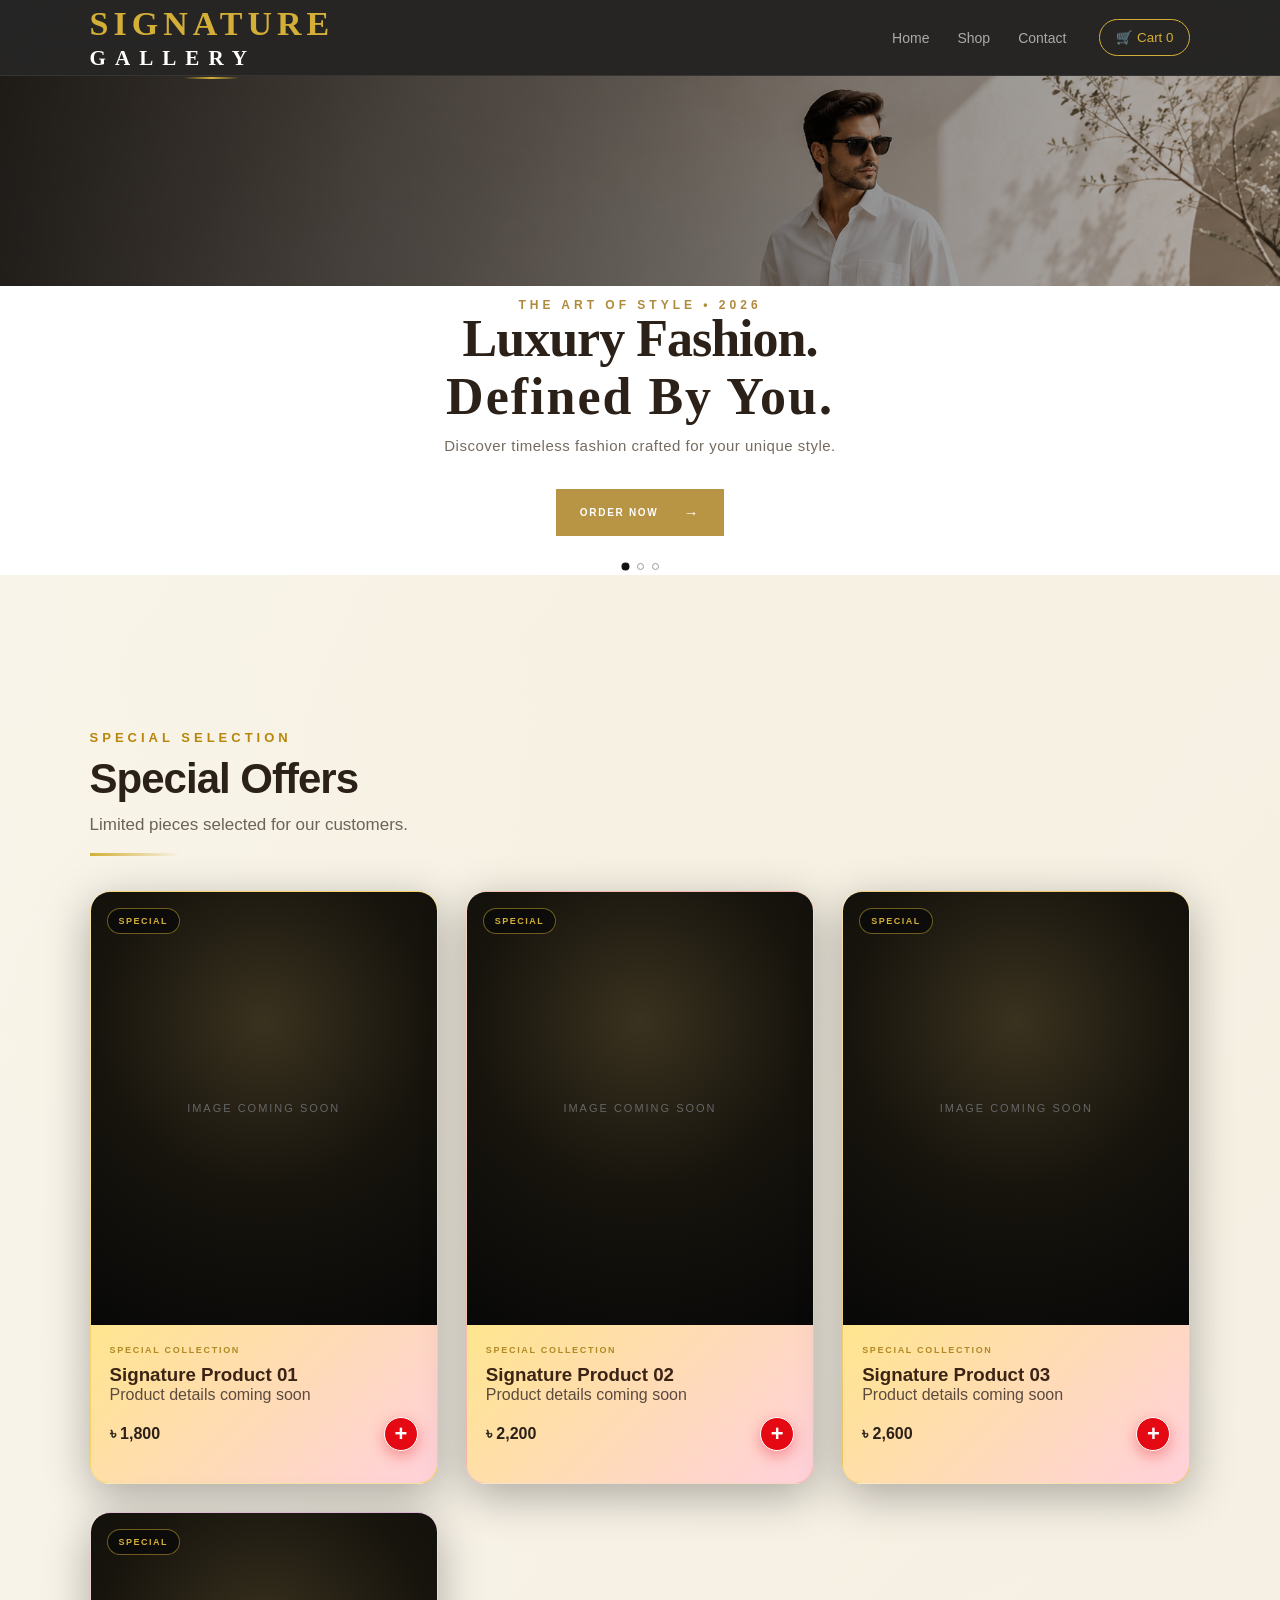
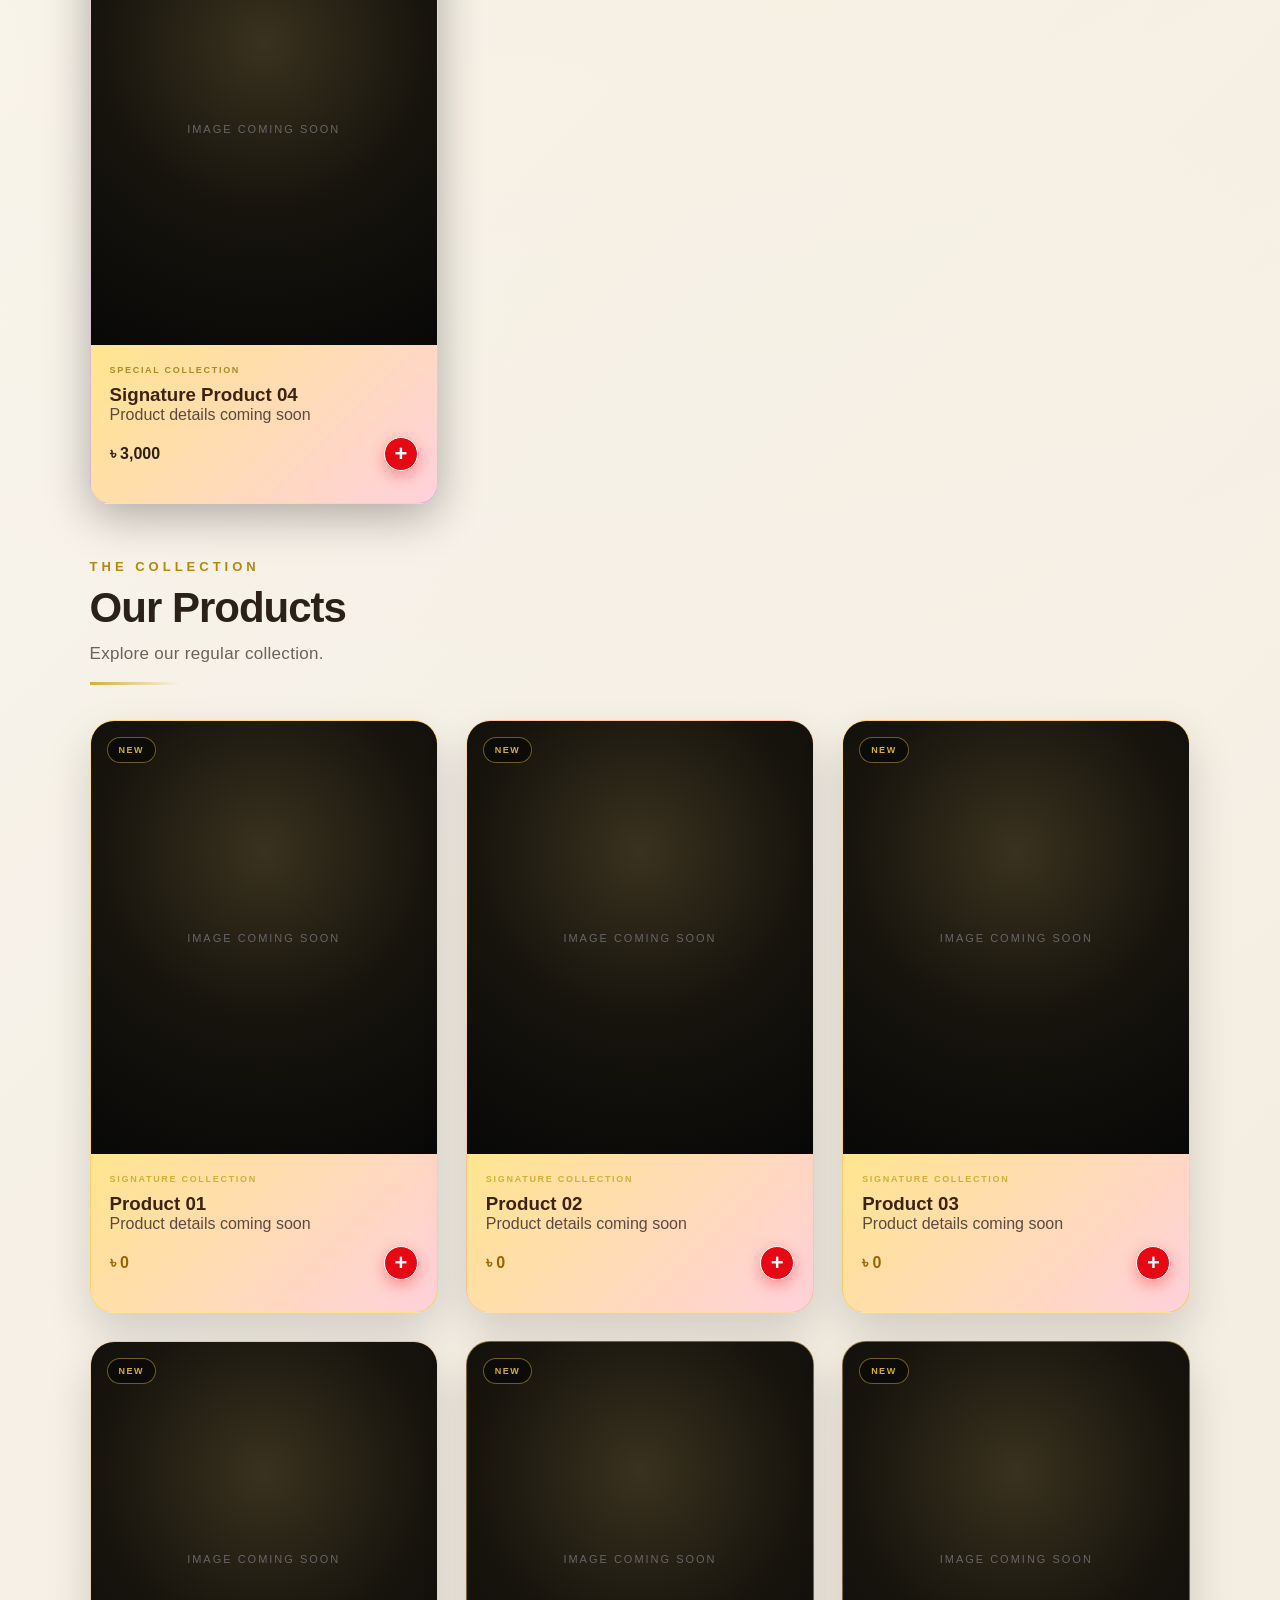
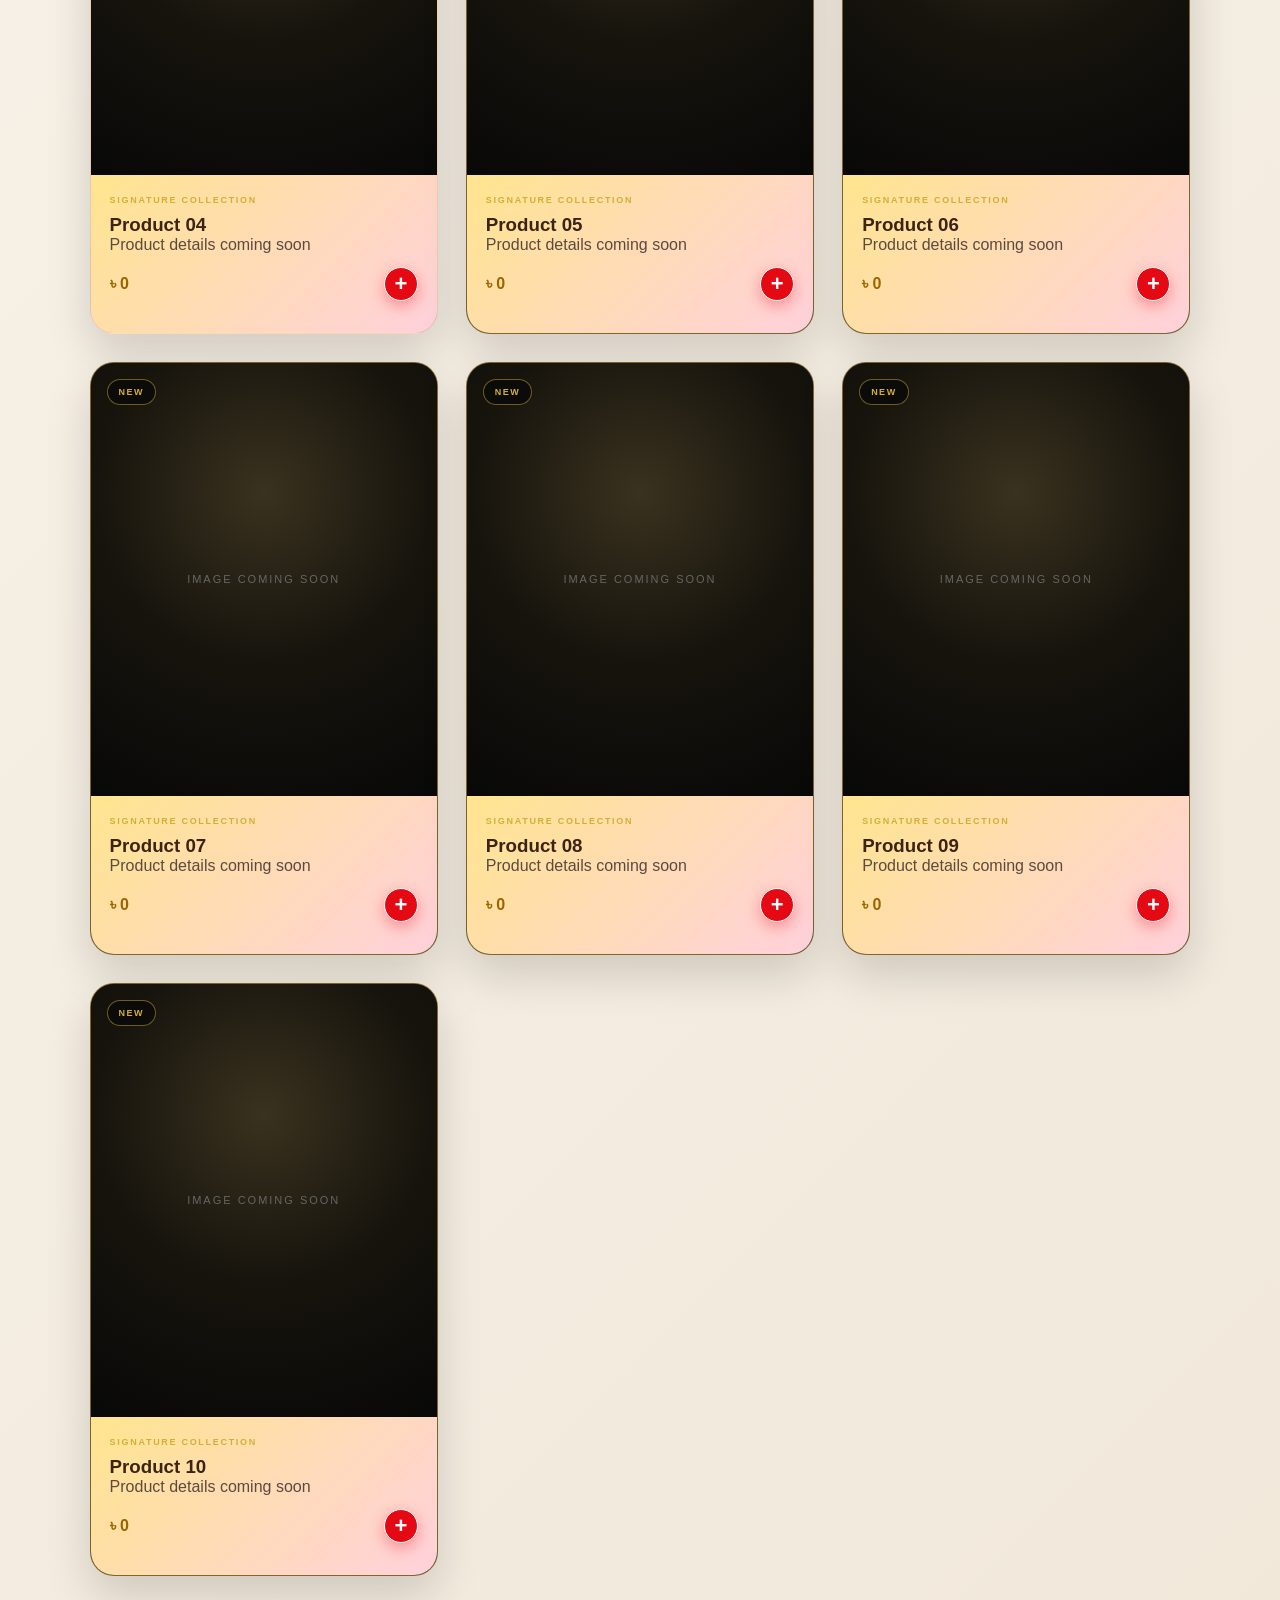
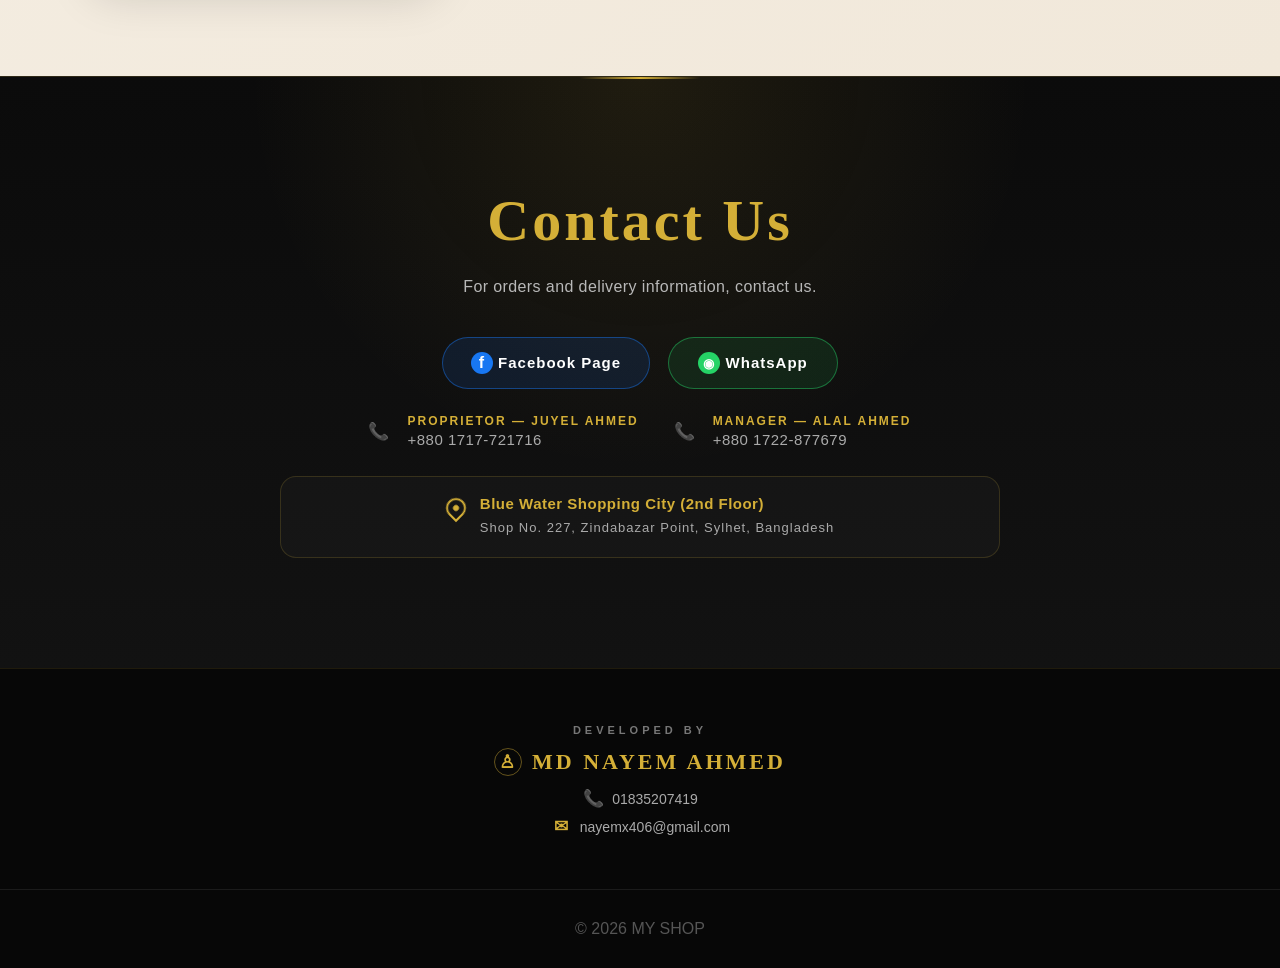
==== index.html @ 48c82325 "Initial version of Signature Gallery" ====
<!DOCTYPE html>
<html lang="en">
<head>
<meta charset="UTF-8">
<meta name="viewport" content="width=device-width, initial-scale=1.0">
<title>MY SHOP</title>
<link rel="stylesheet" href="css/style.css">
</head>

<body>

<header>
    <a href="#home" class="brand-name">SIGNATURE <span>GALLERY</span></a>

    <nav>
        <a href="#home">Home</a>
        <a href="#shop">Shop</a>
        <a href="#contact">Contact</a>
        <button class="cart-button" onclick="openCart()">
            🛒 Cart <span id="cartCount">0</span>
        </button>
    </nav>
</header>

<section class="hero" id="home">
    <div class="hero-image"></div>
</section>

<section class="hero-info">
    <span>THE ART OF STYLE • 2026</span>
    <h1>Luxury Fashion.<br><em>Defined By You.</em></h1>
    <p>Discover timeless fashion crafted for your unique style.</p>
    <a href="#shop" class="hero-btn">ORDER NOW <b>→</b></a>

    <div class="hero-dots">
        <b class="active"></b>
        <b></b>
        <b></b>
    </div>
</section>

<section id="shop" class="shop-section">

    <div class="section-heading">
        <span>SPECIAL SELECTION</span>
        <h2>Special Offers</h2>
        <p>Limited pieces selected for our customers.</p>
    </div>

    <div class="products special-products" id="specialProducts"></div>

    <div class="section-heading regular-heading">
        <span>THE COLLECTION</span>
        <h2>Our Products</h2>
        <p>Explore our regular collection.</p>
    </div>

    <div class="products regular-products" id="productList"></div>

</section>

<!-- CART -->
<div class="cart-overlay" id="cartOverlay">

    <div class="cart-box">

        <button class="close-cart" onclick="closeCart()">✕</button>

        <h2>Your Cart</h2>

        <div id="cartItems"></div>

        <div class="cart-total">
            <span>Total</span>
            <strong>৳ <span id="cartTotal">0</span></strong>
        </div>

        <button class="checkout-button" onclick="checkout()">
            Checkout
        </button>

    </div>

</div>

<section id="contact">
    <div class="contact-inner">
        <h2>Contact Us</h2>
        <p>For orders and delivery information, contact us.</p>

        <div class="contact-links">
            <a href="https://www.facebook.com/signaturegallery.syl"
               class="contact-link facebook-link"
               target="_blank"
               rel="noopener">
                <span class="fb-icon">f</span> Facebook Page
            </a>

            <a href="https://wa.me/8801717721716"
               class="contact-link whatsapp-link"
               target="_blank"
               rel="noopener">
                <span class="wa-icon">◉</span> WhatsApp
            </a>
        </div>

        <div class="contact-numbers">
            <a href="tel:+8801717721716"><span class="info-icon">📞</span><span><strong>Proprietor — JUYEL AHMED</strong><small>+880 1717-721716</small></span></a>
            <a href="tel:+8801722877679"><span class="info-icon">📞</span><span><strong>Manager — ALAL AHMED</strong><small>+880 1722-877679</small></span></a>
        </div>

        <div class="shop-location">
            <span class="location-pin" aria-hidden="true">●</span>
            <div>
                <strong>Blue Water Shopping City (2nd Floor)</strong>
                <span>Shop No. 227, Zindabazar Point, Sylhet, Bangladesh</span>
            </div>
        </div>

    </div>
</section>

<section class="developer-info">
    <p class="developer-label">DEVELOPED BY</p>
    <h3><span class="developer-icon">♙</span> MD NAYEM AHMED</h3>
    <a href="tel:01835207419"><span class="developer-info-icon">📞</span> 01835207419</a>
    <a href="mailto:nayemx406@gmail.com"><span class="developer-info-icon">✉</span> nayemx406@gmail.com</a>
</section>

<footer>
    <p>© 2026 MY SHOP</p>
</footer>


</body>
</html>

<!-- CHECKOUT -->

<div class="checkout-overlay" id="checkoutOverlay">

    <div class="checkout-box">

        <button class="close-checkout" onclick="closeCheckout()">✕</button>

        <h2>Checkout</h2>
        <p class="checkout-subtitle">Enter your delivery information</p>

        <form id="checkoutForm">

            <label>Full Name</label>
            <input
                type="text"
                id="customerName"
                placeholder="Your name"
                required
            >

            <label>Phone Number</label>
            <input
                type="tel"
                id="customerPhone"
                placeholder="01XXXXXXXXX"
                required
            >

            <label>District</label>
            <select id="district" required>
                <option value="">Select District</option>
                <option>Sylhet</option>
                <option>Dhaka</option>
                <option>Chattogram</option>
                <option>Rajshahi</option>
                <option>Khulna</option>
                <option>Barishal</option>
                <option>Rangpur</option>
                <option>Mymensingh</option>
            </select>

            <label>Delivery Area</label>

            <div class="delivery-options">

                <label class="delivery-option">
                    <input
                        type="radio"
                        name="delivery"
                        value="inside"
                        checked
                        onchange="updateDelivery()"
                    >
                    <span>Inside Sylhet</span>
                    <strong>৳ 60</strong>
                </label>

                <label class="delivery-option">
                    <input
                        type="radio"
                        name="delivery"
                        value="outside"
                        onchange="updateDelivery()"
                    >
                    <span>Outside Sylhet</span>
                    <strong>৳ 120</strong>
                </label>

            </div>

            <label>Delivery Address</label>
            <textarea
                id="address"
                placeholder="House, Road, Area..."
                required
            ></textarea>

            <div class="order-summary">
                <div>
                    <span>Products</span>
                    <strong>৳ <span id="checkoutSubtotal">0</span></strong>
                </div>

                <div>
                    <span>Delivery</span>
                    <strong>৳ <span id="deliveryCharge">60</span></strong>
                </div>

                <div class="grand-total">
                    <span>Total</span>
                    <strong>৳ <span id="checkoutTotal">0</span></strong>
                </div>
            </div>

            <button type="submit" class="place-order-button">
                Place Order
            </button>

        </form>

    </div>

</div>

<!-- ORDER CONFIRMATION -->

<div class="confirmation-overlay" id="confirmationOverlay">

    <div class="confirmation-box">

        <div class="success-icon">✓</div>

        <h2>Order Confirmed!</h2>

        <p class="confirmation-text">
            Thank you for your order.
        </p>

        <div class="order-id-box">
            Order ID
            <strong id="orderId">-</strong>
        </div>

        <div id="confirmationDetails"></div>

        <button
            class="close-confirmation"
            onclick="closeConfirmation()">
            Done
        </button>

    </div>

</div>

<script src="js/config.js"></script>
<script src="js/script.js"></script>
---- css/style.css ----
/* ================================
   MY SHOP — PREMIUM HOME DESIGN
   ================================ */

* {
    margin: 0;
    padding: 0;
    box-sizing: border-box;
}

html {
    scroll-behavior: smooth;
}

body {
    font-family: Arial, Helvetica, sans-serif;
    background: #090909;
    color: #fff;
    overflow-x: hidden;
}

a {
    text-decoration: none;
}

/* ================================
   HEADER
   ================================ */

header {
    height: 76px;
    padding: 0 7%;
    display: flex;
    align-items: center;
    justify-content: space-between;
    position: sticky;
    top: 0;
    z-index: 100;

    background: rgba(9, 9, 9, .88);
    backdrop-filter: blur(18px);
    -webkit-backdrop-filter: blur(18px);

    border-bottom: 1px solid rgba(255,255,255,.08);
}

header h2 {
    font-size: 20px;
    letter-spacing: 4px;
    font-weight: 800;
}

header h2::first-letter {
    color: #d4af37;
}

nav {
    display: flex;
    align-items: center;
    gap: 28px;
}

nav a {
    color: #aaa;
    font-size: 14px;
    transition: .3s ease;
}

nav a:hover {
    color: #d4af37;
}

/* ================================
   CART BUTTON
   ================================ */

.cart-button {
    margin-left: 5px;
    padding: 10px 16px;
    border: 1px solid #d4af37;
    background: transparent;
    color: #d4af37;
    border-radius: 30px;
    cursor: pointer;
    transition: .3s ease;
}

.cart-button:hover {
    background: #d4af37;
    color: #090909;
}

/* ================================
   HERO
   ================================ */

.hero {
    min-height: 520px;
    padding: 60px 8%;
    display: flex;
    align-items: center;

    position: relative;
    overflow: hidden;

    background:
        linear-gradient(
            90deg,
            rgba(0,0,0,.75),
            rgba(0,0,0,.25)
        ),
        url('../images/banner1.png') center/auto 100%;
    transition: background 1s ease;
}

.hero::before {
    content: "";
    position: absolute;
    width: 500px;
    height: 500px;
    right: -180px;
    top: 80px;

    border: 1px solid rgba(212,175,55,.18);
    border-radius: 50%;
}

.hero::after {
    content: "";
    position: absolute;
    width: 300px;
    height: 300px;
    right: 80px;
    top: 180px;

    border: 1px solid rgba(255,255,255,.06);
    border-radius: 50%;
}

.hero > div {
    position: relative;
    z-index: 2;
    max-width: 850px;
    padding-top: 0;
}

.hero p:first-child {
    color: #d4af37;
    letter-spacing: 5px;
    font-size: 12px;
    font-weight: 700;
}

.hero h1 {
    margin: 22px 0;
    font-size: clamp(48px, 8vw, 100px);
    line-height: .95;
    letter-spacing: -4px;
    font-weight: 800;
}

.hero h1::first-line {
    color: #fff;
}

.hero h1 + p {
    color: #8d8d8d;
    font-size: 17px;
    line-height: 1.7;
}

.hero .button {
    display: inline-block;
    margin-top: 32px;
    padding: 15px 32px;

    background: #d4af37;
    color: #090909;

    border-radius: 30px;
    font-weight: 800;
    font-size: 14px;

    transition: .3s ease;
}

.hero .button:hover {
    transform: translateY(-3px);
    box-shadow: 0 12px 35px rgba(212,175,55,.2);
}

/* ================================
   SHOP
   ================================ */

#shop {
    padding: 100px 7%;
    background: #090909;
}

#shop > h2 {
    text-align: center;
    font-size: clamp(32px, 5vw, 52px);
    margin-bottom: 55px;
    letter-spacing: -1px;
}

.products {
    display: grid;
    grid-template-columns: repeat(3, 1fr);
    gap: 28px;
    max-width: 1250px;
    margin: auto;
}

/* ================================
   PRODUCT CARD
   ================================ */

.product {
    position: relative;
    overflow: hidden;

    padding: 14px;

    background:
        linear-gradient(
            145deg,
            #171717,
            #101010
        );

    border: 1px solid #252525;
    border-radius: 18px;

    transition:
        transform .35s ease,
        border-color .35s ease,
        box-shadow .35s ease;
}

.product:hover {
    transform: translateY(-10px);
    border-color: rgba(212,175,55,.6);

    box-shadow:
        0 20px 60px rgba(0,0,0,.5),
        0 0 30px rgba(212,175,55,.06);
}

.image {
    height: 330px;

    display: flex;
    align-items: center;
    justify-content: center;

    position: relative;
    overflow: hidden;

    background:
        radial-gradient(
            circle at center,
            #333,
            #171717 55%,
            #101010
        );

    border-radius: 12px;
    margin-bottom: 20px;

    color: #777;
    font-size: 12px;
    letter-spacing: 3px;
}

.image::before {
    content: "";
    position: absolute;
    width: 170px;
    height: 170px;

    border: 1px solid rgba(212,175,55,.18);
    border-radius: 50%;
}

.product h3 {
    font-size: 20px;
    margin: 0 5px 8px;
}

.product p {
    color: #777;
    margin: 0 5px 18px;
    line-height: 1.5;
    font-size: 14px;
}

.product b {
    display: inline-block;
    margin: 0 5px 8px;

    color: #d4af37;
    font-size: 20px;
}

.product button {
    float: right;

    padding: 10px 15px;

    background: #d4af37;
    color: #090909;

    border: 0;
    border-radius: 25px;

    font-weight: 700;
    cursor: pointer;

    transition: .3s ease;
}

.product button:hover {
    transform: scale(1.04);
    box-shadow: 0 8px 20px rgba(212,175,55,.18);
}

/* ================================
   CONTACT
   ================================ */

#contact {
    padding: 100px 7%;
    text-align: center;

    background:
        linear-gradient(
            180deg,
            #0b0b0b,
            #121212
        );

    border-top: 1px solid #1c1c1c;
}

#contact h2 {
    font-size: clamp(32px, 5vw, 48px);
    margin: 15px 0;
}

#contact p {
    color: #777;
    line-height: 1.7;
}

/* ================================
   FOOTER
   ================================ */

footer {
    text-align: center;
    padding: 30px 20px;

    color: #555;

    background: #070707;
    border-top: 1px solid #1b1b1b;
}

/* ================================
   CART
   ================================ */

.cart-overlay {
    position: fixed;
    inset: 0;

    background: rgba(0,0,0,.78);

    display: none;
    align-items: center;
    justify-content: center;

    z-index: 999;
    padding: 20px;
}

.cart-overlay.active {
    display: flex;
}

.cart-box {
    width: min(500px,100%);
    max-height: 85vh;
    overflow-y: auto;

    background: #151515;
    border: 1px solid #333;
    border-radius: 18px;

    padding: 25px;
    position: relative;

    box-shadow: 0 30px 80px rgba(0,0,0,.7);
}

.cart-box h2 {
    margin-bottom: 25px;
}

.close-cart {
    position: absolute;
    right: 18px;
    top: 18px;

    background: none;
    border: 0;

    color: #aaa;
    font-size: 22px;
    cursor: pointer;
}

.cart-item {
    display: flex;
    justify-content: space-between;
    align-items: center;
    gap: 15px;

    padding: 18px 0;

    border-bottom: 1px solid #292929;
}

.cart-item strong {
    font-size: 16px;
}

.cart-item p {
    color: #d4af37;
    margin-top: 6px;
}

.quantity {
    display: flex;
    align-items: center;
    gap: 10px;
}

.quantity button {
    width: 32px;
    height: 32px;

    border: 0;
    border-radius: 50%;

    background: #d4af37;
    color: #111;

    font-size: 20px;
    cursor: pointer;
}

.quantity span {
    min-width: 20px;
    text-align: center;
}

.cart-total {
    display: flex;
    justify-content: space-between;

    margin-top: 25px;
    padding-top: 20px;

    border-top: 1px solid #333;

    font-size: 20px;
}

.cart-total strong {
    color: #d4af37;
}


/* ===== CHECKOUT & CONFIRMATION FIX ===== */

.checkout-overlay{
    position:fixed;
    inset:0;
    background:rgba(0,0,0,.82);
    display:none;
    align-items:center;
    justify-content:center;
    z-index:1000;
    padding:20px;
}

.checkout-overlay.active{
    display:flex;
}

.checkout-box{
    width:min(500px,100%);
    max-height:90vh;
    overflow-y:auto;
    background:#151515;
    border:1px solid #333;
    border-radius:15px;
    padding:28px;
    position:relative;
    box-shadow:0 20px 60px rgba(0,0,0,.7);
}

.checkout-box h2{
    font-size:30px;
    margin-bottom:5px;
}

.checkout-subtitle{
    color:#888;
    margin-bottom:25px;
}

.close-checkout{
    position:absolute;
    right:18px;
    top:18px;
    background:none;
    border:0;
    color:#aaa;
    font-size:22px;
    cursor:pointer;
}

.checkout-box label{
    display:block;
    margin:15px 0 7px;
    color:#ccc;
}

.checkout-box input,
.checkout-box select,
.checkout-box textarea{
    width:100%;
    padding:13px;
    background:#222;
    color:white;
    border:1px solid #333;
    border-radius:6px;
    outline:none;
    font-size:15px;
}

.checkout-box input:focus,
.checkout-box select:focus,
.checkout-box textarea:focus{
    border-color:#d4af37;
}

.checkout-box textarea{
    height:100px;
    resize:vertical;
}

.delivery-options{
    display:flex;
    flex-direction:column;
    gap:10px;
    margin-top:8px;
}

.delivery-option{
    display:grid !important;
    grid-template-columns:auto 1fr auto;
    align-items:center;
    gap:10px;
    padding:14px;
    background:#222;
    border:1px solid #333;
    border-radius:7px;
    cursor:pointer;
}

.delivery-option:has(input:checked){
    border-color:#d4af37;
}

.delivery-option input{
    width:auto !important;
    accent-color:#d4af37;
}

.delivery-option span{
    color:#ddd;
}

.delivery-option strong{
    color:#d4af37;
}

.order-summary{
    margin-top:25px;
    border-top:1px solid #333;
}

.order-summary div{
    display:flex;
    justify-content:space-between;
    padding:12px 0;
    color:#aaa;
}

.order-summary strong{
    color:#d4af37;
}

.order-summary .grand-total{
    border-top:1px solid #333;
    margin-top:5px;
    padding-top:18px;
    font-size:20px;
    color:white;
}

.place-order-button,
.checkout-button{
    width:100%;
    margin-top:20px;
    padding:15px;
    border:0;
    border-radius:6px;
    background:#d4af37;
    color:#111;
    font-weight:bold;
    font-size:16px;
    cursor:pointer;
}

.place-order-button:hover,
.checkout-button:hover{
    opacity:.85;
}

/* ===== ORDER CONFIRMATION ===== */

.confirmation-overlay{
    position:fixed;
    inset:0;
    background:rgba(0,0,0,.85);
    display:none;
    align-items:center;
    justify-content:center;
    z-index:2000;
    padding:20px;
}

.confirmation-overlay.active{
    display:flex;
}

.confirmation-box{
    width:min(480px,100%);
    max-height:90vh;
    overflow-y:auto;
    background:#151515;
    border:1px solid #333;
    border-radius:16px;
    padding:30px;
    text-align:center;
    box-shadow:0 20px 60px rgba(0,0,0,.7);
}

.success-icon{
    width:65px;
    height:65px;
    margin:0 auto 20px;
    display:flex;
    align-items:center;
    justify-content:center;
    border-radius:50%;
    background:#d4af37;
    color:#111;
    font-size:35px;
    font-weight:bold;
}

.confirmation-box h2{
    font-size:30px;
}

.confirmation-text{
    color:#888;
    margin:10px 0 25px;
}

.order-id-box{
    background:#222;
    padding:15px;
    border-radius:8px;
    color:#888;
    margin-bottom:20px;
}

.order-id-box strong{
    display:block;
    color:#d4af37;
    font-size:20px;
    margin-top:5px;
}

.confirmation-row{
    display:flex;
    justify-content:space-between;
    gap:15px;
    text-align:left;
    padding:12px 0;
    border-bottom:1px solid #292929;
}

.confirmation-row span{
    color:#888;
}

.confirmation-row strong{
    color:#ddd;
    text-align:right;
    max-width:60%;
    word-break:break-word;
}

.total-row{
    margin-top:8px;
    border:0;
    font-size:20px;
}

.total-row strong{
    color:#d4af37;
}

.close-confirmation{
    width:100%;
    margin-top:20px;
    padding:14px;
    border:0;
    border-radius:6px;
    background:#d4af37;
    color:#111;
    font-weight:bold;
    cursor:pointer;
}

@media(max-width:600px){

    .checkout-overlay,
    .confirmation-overlay{
        padding:12px;
    }

    .checkout-box,
    .confirmation-box{
        padding:22px;
        max-height:92vh;
    }

    .checkout-box h2,
    .confirmation-box h2{
        font-size:27px;
    }

    .confirmation-row{
        gap:10px;
    }

    .confirmation-row strong{
        max-width:58%;
    }
}


/* ===== MOBILE RESPONSIVE FIX ===== */

@media (max-width: 768px) {

    header {
        height: auto;
        min-height: 70px;
        padding: 15px 5%;
        gap: 12px;
        flex-wrap: wrap;
    }

    header h2 {
        font-size: 17px;
        letter-spacing: 3px;
    }

    nav {
        width: 100%;
        justify-content: center;
        gap: 15px;
        flex-wrap: wrap;
    }

    nav a {
        font-size: 13px;
    }

    .cart-button {
        padding: 8px 13px;
        font-size: 13px;
    }

    .hero {
        min-height: 75vh;
        padding: 70px 7%;
    }

    .hero h1 {
        font-size: clamp(42px, 13vw, 70px);
        letter-spacing: -2px;
    }

    .hero h1 + p {
        font-size: 15px;
    }

    #shop {
        padding: 70px 5%;
    }

    .products {
        grid-template-columns: repeat(2, 1fr);
        gap: 22px;
    }

    .product {
        padding: 12px;
    }

    .image {
        height: 280px;
    }

    #contact {
        padding: 70px 7%;
    }
}

@media (max-width: 420px) {

    header {
        justify-content: center;
    }

    header h2 {
        width: 100%;
        text-align: center;
    }

    nav {
        gap: 10px;
    }

    nav a {
        font-size: 12px;
    }

    .hero {
        padding: 60px 6%;
    }

    .hero h1 {
        font-size: 43px;
    }

    .hero .button {
        padding: 13px 25px;
    }

    .image {
        height: 240px;
    }
}


/* ===== SIGNATURE GALLERY LOGO ===== */

.brand-logo {
    display: flex;
    align-items: center;
    margin: 0;
}

.brand-logo img {
    width: 155px;
    height: auto;
    display: block;
    object-fit: contain;
    transition: transform .35s ease, filter .35s ease;
}

.brand-logo img:hover {
    transform: scale(1.04);
    filter: drop-shadow(0 0 12px rgba(212,175,55,.35));
}

@media (max-width: 600px) {
    .brand-logo img {
        width: 125px;
    }
}

/* ===== PREMIUM HOMEPAGE ANIMATION ===== */

.hero > div {
    animation: heroContentIn 1.1s ease-out both;
}

.hero p:first-child {
    animation: fadeUp .8s ease-out .15s both;
}

.hero h1 {
    animation: fadeUp 1s ease-out .3s both;
}

.hero h1 + p {
    animation: fadeUp 1s ease-out .5s both;
}

.hero .button {
    animation: fadeUp 1s ease-out .7s both, buttonFloat 3s ease-in-out 1.8s infinite;
}

.hero::before {
    animation: glowOrbit 8s ease-in-out infinite alternate;
}

.hero::after {
    animation: glowOrbit 6s ease-in-out infinite alternate-reverse;
}

@keyframes heroContentIn {
    from {
        opacity: 0;
        transform: translateX(-35px);
    }
    to {
        opacity: 1;
        transform: translateX(0);
    }
}

@keyframes fadeUp {
    from {
        opacity: 0;
        transform: translateY(25px);
    }
    to {
        opacity: 1;
        transform: translateY(0);
    }
}

@keyframes buttonFloat {
    0%, 100% {
        transform: translateY(0);
    }
    50% {
        transform: translateY(-5px);
    }
}

@keyframes glowOrbit {
    from {
        transform: scale(1) rotate(0deg);
        opacity: .65;
    }
    to {
        transform: scale(1.08) rotate(8deg);
        opacity: 1;
    }
}

.product {
    animation: productReveal .8s ease both;
}

.product:nth-child(1) {
    animation-delay: .1s;
}

.product:nth-child(2) {
    animation-delay: .25s;
}

.product:nth-child(3) {
    animation-delay: .4s;
}

@keyframes productReveal {
    from {
        opacity: 0;
        transform: translateY(30px);
    }
    to {
        opacity: 1;
        transform: translateY(0);
    }
}

@media (prefers-reduced-motion: reduce) {
    *,
    *::before,
    *::after {
        animation-duration: .01ms !important;
        animation-iteration-count: 1 !important;
        scroll-behavior: auto !important;
    }
}


/* ===== SIGNATURE GALLERY LOGO ===== */
.logo-link {
    display: flex;
    align-items: center;
}

.logo-link img {
    width: 150px;
    height: 58px;
    object-fit: contain;
    display: block;
}

@media (max-width: 600px) {
    .logo-link img {
        width: 135px;
        height: 55px;
    }
}

/* ===== PREMIUM SIGNATURE GALLERY HOME ===== */

.brand-logo {
    position: relative;
    display: flex;
    align-items: center;
    margin: 0;
    padding: 4px 0;
}

.brand-logo img {
    width: 155px;
    height: auto;
    display: block;
    object-fit: contain;
    background: transparent;
    animation: logoFloat 4s ease-in-out infinite;
    transition: transform .35s ease, filter .35s ease;
}

.brand-logo:hover img {
    transform: scale(1.05);
    filter: drop-shadow(0 5px 15px rgba(212,175,55,.28));
}

.brand-logo::after {
    content: "";
    position: absolute;
    left: 50%;
    bottom: -4px;
    width: 0;
    height: 2px;
    border-radius: 50px;
    background: linear-gradient(90deg, transparent, #d4af37, transparent);
    transform: translateX(-50%);
    animation: logoLine 3s ease-in-out infinite;
}

/* Smooth logo movement */
@keyframes logoFloat {
    0%, 100% {
        transform: translateY(0);
    }
    50% {
        transform: translateY(-3px);
    }
}

@keyframes logoLine {
    0%, 100% {
        width: 15%;
        opacity: .25;
    }
    50% {
        width: 75%;
        opacity: 1;
    }
}

/* Hero entrance animation */
.hero > div {
    animation: heroEnter 1s ease-out both;
}

@keyframes heroEnter {
    from {
        opacity: 0;
        transform: translateY(25px);
    }
    to {
        opacity: 1;
        transform: translateY(0);
    }
}

/* Premium hero heading */
.hero h1 {
    animation: titleReveal 1.2s ease-out .15s both;
}

@keyframes titleReveal {
    from {
        opacity: 0;
        transform: translateY(18px);
        letter-spacing: 6px;
    }
    to {
        opacity: 1;
        transform: translateY(0);
        letter-spacing: normal;
    }
}

/* Smooth Shop Now button */
.hero .button {
    transition: transform .3s ease, box-shadow .3s ease;
}

.hero .button:hover {
    transform: translateY(-4px);
    box-shadow: 0 10px 28px rgba(0,0,0,.18);
}

/* Product cards */
.products > * {
    transition: transform .35s ease, box-shadow .35s ease;
}

.products > *:hover {
    transform: translateY(-7px);
    box-shadow: 0 14px 30px rgba(0,0,0,.12);
}

/* Navigation polish */
header nav a {
    transition: color .25s ease, transform .25s ease;
}

header nav a:hover {
    transform: translateY(-2px);
}

/* Respect reduced-motion preference */
@media (prefers-reduced-motion: reduce) {
    .brand-logo img,
    .brand-logo::after,
    .hero > div,
    .hero h1 {
        animation: none;
    }
}


/* ===== SIGNATURE GALLERY PREMIUM BRAND ===== */

.brand-name {
    position: relative;
    display: inline-block;
    text-decoration: none;
    font-family: Georgia, "Times New Roman", serif;
    font-size: 32px;
    font-weight: 800;
    letter-spacing: 5px;
    line-height: 1;
    color: #d4af37;
    text-transform: uppercase;
    animation: brandReveal 1s ease-out both;
    transition: transform .35s ease, text-shadow .35s ease;
}

.brand-name span {
    display: block;
    margin-top: 7px;
    font-size: 20px;
    letter-spacing: 9px;
    color: #ffffff;
}

.brand-name::after {
    content: "";
    position: absolute;
    left: 10%;
    right: 10%;
    bottom: -10px;
    height: 2px;
    background: linear-gradient(
        90deg,
        transparent,
        #d4af37,
        transparent
    );
    transform: scaleX(.35);
    animation: brandLine 2.8s ease-in-out infinite;
}

.brand-name:hover {
    transform: translateY(-2px) scale(1.02);
    text-shadow: 0 5px 20px rgba(212,175,55,.35);
}

@keyframes brandReveal {
    from {
        opacity: 0;
        transform: translateY(-12px);
        letter-spacing: 10px;
    }
    to {
        opacity: 1;
        transform: translateY(0);
        letter-spacing: 5px;
    }
}

@keyframes brandLine {
    0%, 100% {
        transform: scaleX(.25);
        opacity: .35;
    }
    50% {
        transform: scaleX(1);
        opacity: 1;
    }
}

@media (max-width: 600px) {
    .brand-name {
        font-size: 25px;
        letter-spacing: 3px;
    }

    .brand-name span {
        font-size: 16px;
        letter-spacing: 6px;
    }
}


/* ===== PREMIUM CONTACT SECTION ===== */

#contact {
    position: relative;
    padding: 110px 7%;
    text-align: center;
    overflow: hidden;
    background:
        radial-gradient(circle at 50% 0%, rgba(212,175,55,.10), transparent 45%),
        linear-gradient(180deg, #0b0b0b, #121212);
    border-top: 1px solid rgba(212,175,55,.15);
}

#contact::before {
    content: "";
    position: absolute;
    top: 0;
    left: 50%;
    width: 120px;
    height: 2px;
    background: linear-gradient(90deg, transparent, #d4af37, transparent);
    transform: translateX(-50%);
    animation: contactGlow 3s ease-in-out infinite;
}

#contact h2 {
    position: relative;
    margin: 0 0 18px;
    font-family: Georgia, "Times New Roman", serif;
    font-size: clamp(38px, 6vw, 58px);
    letter-spacing: 3px;
    color: #d4af37;
    animation: contactTitle 1s ease-out both;
}

#contact p {
    position: relative;
    max-width: 600px;
    margin: 0 auto;
    color: #b8b8b8;
    font-size: 16px;
    line-height: 1.9;
    letter-spacing: .4px;
    animation: contactText 1s ease-out .2s both;
}

@keyframes contactGlow {
    0%, 100% {
        width: 80px;
        opacity: .35;
    }
    50% {
        width: 180px;
        opacity: 1;
    }
}

@keyframes contactTitle {
    from {
        opacity: 0;
        transform: translateY(20px);
        letter-spacing: 10px;
    }
    to {
        opacity: 1;
        transform: translateY(0);
        letter-spacing: 3px;
    }
}

@keyframes contactText {
    from {
        opacity: 0;
        transform: translateY(15px);
    }
    to {
        opacity: 1;
        transform: translateY(0);
    }
}

@media (max-width: 600px) {
    #contact {
        padding: 80px 6%;
    }

    #contact h2 {
        font-size: 38px;
        letter-spacing: 2px;
    }
}


/* ===== CONTACT SOCIAL LINKS ===== */

.contact-inner {
    position: relative;
    z-index: 2;
}

.contact-links {
    display: flex;
    justify-content: center;
    gap: 18px;
    margin: 35px auto 25px;
    flex-wrap: wrap;
}

.contact-link {
    min-width: 170px;
    padding: 14px 28px;
    border: 1px solid rgba(212,175,55,.45);
    border-radius: 50px;
    text-decoration: none;
    font-weight: 700;
    letter-spacing: 1px;
    transition: transform .3s ease, box-shadow .3s ease, background .3s ease;
}

.facebook-link {
    color: #fff;
    background: rgba(24,119,242,.12);
}

.whatsapp-link {
    color: #fff;
    background: rgba(37,211,102,.10);
}

.contact-link:hover {
    transform: translateY(-5px);
    box-shadow: 0 10px 28px rgba(212,175,55,.18);
    background: rgba(212,175,55,.12);
}

.contact-numbers {
    display: flex;
    justify-content: center;
    gap: 35px;
    flex-wrap: wrap;
    margin-top: 25px;
}

.contact-numbers a {
    color: #d4af37;
    text-decoration: none;
    font-size: 17px;
    letter-spacing: 1px;
    transition: opacity .25s ease, transform .25s ease;
}

.contact-numbers a:hover {
    opacity: .75;
    transform: translateY(-2px);
}

/* ===== DEVELOPER INFORMATION ===== */

.developer-info {
    padding: 55px 20px 45px;
    text-align: center;
    background: #070707;
    border-top: 1px solid rgba(212,175,55,.12);
}

.developer-label {
    margin: 0 0 12px;
    color: #777;
    font-size: 11px;
    font-weight: 700;
    letter-spacing: 4px;
}

.developer-info h3 {
    margin: 0 0 12px;
    color: #d4af37;
    font-family: Georgia, "Times New Roman", serif;
    font-size: 22px;
    letter-spacing: 3px;
}

.developer-info a {
    display: block;
    width: fit-content;
    margin: 7px auto;
    color: #aaa;
    text-decoration: none;
    font-size: 14px;
    transition: color .25s ease, transform .25s ease;
}

.developer-info a:hover {
    color: #d4af37;
    transform: translateY(-2px);
}

@media (max-width: 600px) {
    .contact-links {
        gap: 12px;
    }

    .contact-link {
        width: 85%;
        max-width: 280px;
    }

    .contact-numbers {
        flex-direction: column;
        gap: 12px;
    }

    .developer-info h3 {
        font-size: 18px;
        letter-spacing: 2px;
    }
}


.contact-link {
    gap: 10px;
    font-size: 15px;
}

.facebook-link {
    border-color: rgba(24,119,242,.45);
}

.whatsapp-link {
    border-color: rgba(37,211,102,.45);
}


.fb-icon,
.wa-icon {
    display: inline-flex;
    align-items: center;
    justify-content: center;
    width: 22px;
    height: 22px;
    border-radius: 50%;
    font-weight: 800;
    font-family: Arial, sans-serif;
}

.fb-icon {
    background: #1877f2;
    color: #fff;
    font-size: 16px;
}

.wa-icon {
    background: #25d366;
    color: #fff;
    font-size: 13px;
}


/* ===== FINAL BRAND VISIBILITY ===== */

header .brand-name {
    position: relative;
    display: inline-block !important;
    visibility: visible !important;
    opacity: 1 !important;
    color: #d4af37 !important;
    font-family: Georgia, "Times New Roman", serif;
    font-size: clamp(24px, 3vw, 34px);
    font-weight: 800;
    letter-spacing: 5px;
    line-height: 1.05;
    text-decoration: none;
    text-transform: uppercase;
    z-index: 10;
}

header .brand-name span {
    display: block;
    margin-top: 6px;
    color: #fff !important;
    font-size: .62em;
    letter-spacing: 9px;
}

header .brand-name::after {
    content: "";
    display: block;
    width: 65%;
    height: 2px;
    margin: 9px auto 0;
    background: linear-gradient(90deg, transparent, #d4af37, transparent);
    animation: brandPulse 2.5s ease-in-out infinite;
}

@keyframes brandPulse {
    0%, 100% {
        opacity: .35;
        transform: scaleX(.65);
    }
    50% {
        opacity: 1;
        transform: scaleX(1);
    }
}


.social-icon {
    width: 22px;
    height: 22px;
    flex: 0 0 22px;
}

.fb-svg {
    color: #1877f2;
}

.wa-svg {
    color: #25d366;
}

.contact-link:hover .social-icon {
    transform: scale(1.12);
}


/* ===== PREMIUM CONTACT INFO ICONS ===== */

.info-icon,
.location-icon,
.developer-icon,
.developer-info-icon {
    color: #d4af37;
    display: inline-flex;
    align-items: center;
    justify-content: center;
    font-weight: 700;
}

.info-icon {
    margin-right: 8px;
    font-size: 18px;
}

.shop-location {
    display: flex;
    align-items: center;
    justify-content: center;
    gap: 9px;
    margin-top: 22px;
    color: #999;
    font-size: 14px;
    letter-spacing: 1px;
}

.location-icon {
    font-size: 22px;
}

.developer-info h3 {
    display: flex;
    align-items: center;
    justify-content: center;
    gap: 10px;
}

.developer-icon {
    width: 28px;
    height: 28px;
    border: 1px solid rgba(212,175,55,.45);
    border-radius: 50%;
    font-size: 18px;
}

.developer-info-icon {
    width: 22px;
    margin-right: 8px;
    font-size: 16px;
}

.developer-info a {
    display: flex;
    align-items: center;
    justify-content: center;
}


/* ===== PREMIUM SHOP LOCATION ===== */

.shop-location {
    display: flex;
    align-items: flex-start;
    justify-content: center;
    gap: 14px;
    max-width: 720px;
    margin: 28px auto 0;
    padding: 18px 25px;
    border: 1px solid rgba(212,175,55,.18);
    border-radius: 16px;
    background: rgba(255,255,255,.025);
    text-align: left;
    transition: transform .3s ease, border-color .3s ease, box-shadow .3s ease;
}

.shop-location:hover {
    transform: translateY(-3px);
    border-color: rgba(212,175,55,.45);
    box-shadow: 0 10px 30px rgba(0,0,0,.2);
}

.location-pin {
    position: relative;
    flex: 0 0 20px;
    width: 20px;
    height: 20px;
    margin-top: 3px;
    border: 2px solid #d4af37;
    border-radius: 50% 50% 50% 0;
    background: transparent;
    color: #d4af37;
    font-size: 0;
    transform: rotate(-45deg);
}

.location-pin::after {
    content: "";
    position: absolute;
    width: 6px;
    height: 6px;
    top: 5px;
    left: 5px;
    border-radius: 50%;
    background: #d4af37;
}

.shop-location strong,
.shop-location span {
    display: block;
}

.shop-location strong {
    margin-bottom: 5px;
    color: #d4af37;
    font-size: 15px;
    letter-spacing: .5px;
}

.shop-location div > span {
    color: #aaa;
    font-size: 13px;
    line-height: 1.7;
}

.info-icon,
.developer-info-icon {
    font-size: 17px;
}

@media (max-width: 600px) {
    .shop-location {
        margin-left: 5%;
        margin-right: 5%;
        padding: 16px;
    }

    .shop-location strong {
        font-size: 14px;
    }

    .shop-location div > span {
        font-size: 12px;
    }
}


/* ===== CONTACT ROLE INFORMATION ===== */

.contact-numbers a {
    display: inline-flex;
    align-items: center;
    gap: 9px;
    text-align: left;
}

.contact-numbers a > span:last-child {
    display: flex;
    flex-direction: column;
    gap: 3px;
}

.contact-numbers strong {
    color: #d4af37;
    font-size: 12px;
    letter-spacing: 2px;
    text-transform: uppercase;
}

.contact-numbers small {
    color: #aaa;
    font-size: 15px;
    letter-spacing: .5px;
}


/* =================================================
   SIGNATURE GALLERY — PREMIUM HOME HERO
   ================================================= */

.hero {
    isolation: isolate;
}

/* Moving luxury light */
.hero::before {
    width: 620px;
    height: 620px;
    right: -220px;
    top: 40px;
    border: 1px solid rgba(212,175,55,.16);
    box-shadow:
        0 0 80px rgba(212,175,55,.05),
        inset 0 0 80px rgba(212,175,55,.025);
    animation: luxuryOrbit 12s ease-in-out infinite;
}

.hero::after {
    width: 360px;
    height: 360px;
    right: 90px;
    top: 160px;
    border: 1px solid rgba(255,255,255,.055);
    animation: luxuryOrbitReverse 9s ease-in-out infinite;
}

@keyframes luxuryOrbit {
    0%, 100% {
        transform: translateY(0) rotate(0deg);
        opacity: .65;
    }
    50% {
        transform: translateY(-25px) rotate(8deg);
        opacity: 1;
    }
}

@keyframes luxuryOrbitReverse {
    0%, 100% {
        transform: translateY(0) rotate(0deg);
    }
    50% {
        transform: translateY(18px) rotate(-10deg);
    }
}

/* Hero content entrance */
.hero > div {
    animation: premiumHeroIn 1.1s cubic-bezier(.16,1,.3,1) both;
}

@keyframes premiumHeroIn {
    from {
        opacity: 0;
        transform: translateY(35px);
        filter: blur(8px);
    }
    to {
        opacity: 1;
        transform: translateY(0);
        filter: blur(0);
    }
}

/* Welcome text */
.hero p:first-child {
    position: relative;
    display: inline-block;
    margin-bottom: 8px;
    font-size: 11px;
    letter-spacing: 6px;
    color: #d4af37;
    text-transform: uppercase;
    animation: welcomeReveal 1s ease-out .15s both;
}

.hero p:first-child::after {
    content: "";
    display: block;
    width: 55%;
    height: 1px;
    margin-top: 9px;
    background: linear-gradient(
        90deg,
        #d4af37,
        transparent
    );
}

@keyframes welcomeReveal {
    from {
        opacity: 0;
        transform: translateX(-20px);
        letter-spacing: 10px;
    }
    to {
        opacity: 1;
        transform: translateX(0);
        letter-spacing: 6px;
    }
}

/* Main headline */
.hero h1 {
    position: relative;
    margin: 24px 0;
    font-family: Georgia, "Times New Roman", serif;
    font-weight: 700;
    letter-spacing: -3px;
    text-shadow: 0 10px 40px rgba(0,0,0,.45);
    animation: premiumTitle 1.2s cubic-bezier(.16,1,.3,1) .2s both;
}

@keyframes premiumTitle {
    from {
        opacity: 0;
        transform: translateY(28px);
        letter-spacing: 8px;
    }
    to {
        opacity: 1;
        transform: translateY(0);
        letter-spacing: -3px;
    }
}

/* Gold accent on second line */
.hero h1 br + * {
    color: #d4af37;
}

/* Description */
.hero h1 + p {
    max-width: 520px;
    animation: descriptionIn 1s ease-out .45s both;
}

@keyframes descriptionIn {
    from {
        opacity: 0;
        transform: translateY(12px);
    }
    to {
        opacity: 1;
        transform: translateY(0);
    }
}

/* Luxury Shop button */
.hero .button {
    position: relative;
    overflow: hidden;
    border: 1px solid rgba(212,175,55,.7);
    border-radius: 4px;
    font-weight: 700;
    letter-spacing: 1.5px;
    box-shadow:
        0 8px 30px rgba(212,175,55,.12);
    transition:
        transform .35s ease,
        box-shadow .35s ease,
        background .35s ease;
    animation: buttonReveal 1s ease-out .6s both;
}

@keyframes buttonReveal {
    from {
        opacity: 0;
        transform: translateY(15px);
    }
    to {
        opacity: 1;
        transform: translateY(0);
    }
}

.hero .button::before {
    content: "";
    position: absolute;
    top: 0;
    left: -120%;
    width: 70%;
    height: 100%;
    background: linear-gradient(
        90deg,
        transparent,
        rgba(255,255,255,.35),
        transparent
    );
    transform: skewX(-20deg);
    transition: left .7s ease;
}

.hero .button:hover::before {
    left: 140%;
}

.hero .button:hover {
    transform: translateY(-5px);
    background: #e2c158;
    box-shadow:
        0 15px 40px rgba(212,175,55,.25);
}

/* Subtle floating gold light */
.hero > div::before {
    content: "";
    position: absolute;
    width: 7px;
    height: 7px;
    right: -100px;
    top: 20px;
    border-radius: 50%;
    background: #d4af37;
    box-shadow:
        0 0 18px rgba(212,175,55,.8),
        0 0 45px rgba(212,175,55,.25);
    animation: floatingLight 5s ease-in-out infinite;
}

@keyframes floatingLight {
    0%, 100% {
        transform: translate(0, 0);
        opacity: .35;
    }
    50% {
        transform: translate(-40px, 35px);
        opacity: 1;
    }
}

/* Mobile premium adjustment */
@media (max-width: 600px) {

    .hero {
        min-height: calc(100vh - 110px);
        padding: 65px 7%;
    }

    .hero h1 {
        font-size: clamp(42px, 12vw, 65px);
        letter-spacing: -2px;
    }

    .hero p:first-child {
        font-size: 9px;
        letter-spacing: 4px;
    }

    .hero h1 + p {
        font-size: 15px;
    }

    .hero::before {
        width: 400px;
        height: 400px;
        right: -230px;
    }

    .hero::after {
        width: 250px;
        height: 250px;
        right: -20px;
    }
}

/* Accessibility */
@media (prefers-reduced-motion: reduce) {
    .hero *,
    .hero::before,
    .hero::after {
        animation: none !important;
        transition: none !important;
    }
}


.hero{
    display:block;
    padding:0;
}

.hero-image{
    height:320px;
    background:url('../images/banner1.png') center/cover;
}

.hero-content{
    padding:50px 8%;
}


.hero{
    display:flex;
    align-items:flex-end;
    min-height:520px;
    padding:0;
}

.hero-content{
    position:relative;
    z-index:2;
    margin-top:250px;
}



.hero{
    display:block;
    padding:0;
    min-height:auto;
}

.hero-content{
    padding:50px 8%;
    position:relative;
    z-index:2;
}



.hero{
    min-height:auto;
    padding:0;
    display:block;
    background-position:center;
}

.hero-content{
    padding:45px 8% 60px;
    background:#090909;
    margin:0;
}

.hero h1{
    margin:20px 0;
}

.hero-image{
    height:320px;
    background:url('../images/banner1.png') center/cover;
}

.hero-image{
    height:420px;
    background-size:cover;
    background-position:center;
}

.hero-content{
    padding:35px 8% 50px;
    background:#090909;
}



/* FINAL HERO FIX */
.hero{
    min-height:520px !important;
    padding:80px 8% !important;
    display:flex !important;
    align-items:center !important;
    background:
    linear-gradient(
        90deg,
        rgba(0,0,0,.75),
        rgba(0,0,0,.25)
    ),
    url('../images/banner1.png') center/cover !important;
}

.hero-content{
    background:none !important;
    padding:0 !important;
    margin:0 !important;
    max-width:850px;
}

.hero h1{
    margin:22px 0 !important;
}

.hero .button{
    margin-top:32px !important;
}


/* MOVE HERO TEXT BELOW IMAGE */
.hero{
    display:flex !important;
    flex-direction:column !important;
    min-height:520px !important;
    padding:0 !important;
    background-position:center top !important;
}

.hero-content{
    order:2;
    background:#090909 !important;
    padding:45px 8% !important;
    margin:0 !important;
    width:100%;
}

.hero-content h1{
    margin-top:10px !important;
}

.hero .button{
    margin-top:25px !important;
}


/* FINAL TEXT BELOW IMAGE NO BACKGROUND */
.hero{
    padding-bottom:160px !important;
}

.hero-content{
    background:transparent !important;
    padding:0 !important;
    margin-top:650px !important;
}



/* MOVE ONLY TEXT */
.hero{
    display:flex !important;
    align-items:flex-end !important;
    min-height:520px !important;
    padding:0 8% 40px !important;
}

.hero-content{
    background:transparent !important;
    padding:0 !important;
    margin:0 !important;
    position:relative !important;
    top:120px !important;
}



/* FIX HERO IMAGE SIZE */
.hero{
    min-height:420px !important;
    padding-bottom:20px !important;
    background-size:100% auto !important;
    background-repeat:no-repeat !important;
    background-position:center top !important;
}

.hero-content{
    top:0 !important;
    margin-top:0 !important;
}


.hero img {
    animation: heroZoom 12s ease-in-out infinite;
}

@keyframes heroZoom {
    0% {
        transform: scale(1);
    }
    50% {
        transform: scale(1.05);
    }
    100% {
        transform: scale(1);
    }
}

/* FINAL HERO TEXT POSITION FIX */
.hero-content{
    position:relative !important;
    top:auto !important;
    bottom:auto !important;
    margin-top:260px !important;
    padding:0 !important;
    background:transparent !important;
}


/* hero image position + smooth animation */
.hero {
    background-position: center 60% !important;
    animation: heroMove 12s ease-in-out infinite;
}

@keyframes heroMove {
    0% {
        background-position: center 60%;
    }
    50% {
        background-position: 55% 60%;
    }
    100% {
        background-position: center 60%;
    }
}


.hero {
    background-position: center center !important;
    animation: none !important;
}


.hero {
    background-position: center 52% !important;
}


.hero-content{
    transform: translateY(60px) !important;
}


.hero-content{
    transform: translateY(0px) !important;
}


.hero-content{
    position: relative !important;
    top: 80px !important;
    transform: none !important;
}

/* FINAL HERO FIX */

.hero{
    background-position:center 50% !important;
}

.hero-content{
    top:auto !important;
    margin-top:0 !important;
    transform:none !important;
}

.hero img{
    animation: heroZoom 12s ease-in-out infinite !important;
}

@keyframes heroZoom{
    0%{
        transform:scale(1);
    }
    50%{
        transform:scale(1.04);
    }
    100%{
        transform:scale(1);
    }
}

.hero-content{
    margin-top:0 !important;
    padding-top:60px !important;
    position:relative !important;
    top:auto !important;
}

.hero{
    min-height:520px !important;
    height:520px !important;
    padding:0 !important;
    overflow:hidden !important;
    background-position:center center !important;
}
.hero{
    min-height:520px !important;
    height:520px !important;
    padding:0 !important;
    background-position:center top !important;
}
.hero-image{
    display:block !important;
    height:520px !important;
    margin:0 !important;
}

.hero-content{
    position:absolute !important;
    left:8% !important;
    top:50% !important;
    transform:translateY(-50%) !important;
    padding:0 !important;
    margin:0 !important;
}


.hero-content{
    top:60% !important;
    transform:translateY(-50%) !important;
}


.hero-content{
    position:relative !important;
    top:auto !important;
    left:auto !important;
    transform:none !important;
    margin:0 !important;
    padding:50px 8% !important;
    background:#090909;
}

.hero h1{
    font-size:48px !important;
    line-height:1 !important;
    max-width:600px !important;
}

.hero .button{
    margin-top:25px !important;
}

.hero{
    animation: heroFade 1s ease-in-out;
}

@keyframes heroFade{
    from{
        opacity:0.6;
        transform:scale(1.03);
    }
    to{
        opacity:1;
        transform:scale(1);
    }
}
.hero{
    overflow:hidden;
    position:relative;
}

.hero::before{
    content:"";
    position:absolute;
    inset:0;
    background:rgba(0,0,0,.45);
    z-index:1;
}

.hero-content{
    position:relative;
    z-index:2;
}

.hero-image{
    animation: heroZoom 12s ease-in-out infinite;
}

@keyframes heroZoom{
    0%{
        transform:scale(1);
    }
    50%{
        transform:scale(1.05);
    }
    100%{
        transform:scale(1);
    }
}

.hero::before,
.hero::after{
}

#shop{
    display:block !important;
    position:relative !important;
    z-index:10 !important;
}

.products{
    display:grid !important;
    visibility:visible !important;
    opacity:1 !important;
}

.product{
    display:block !important;
    visibility:visible !important;
}


#shop{
    display:block !important;
    opacity:1 !important;
    visibility:visible !important;
}

.products{
    display:grid !important;
    opacity:1 !important;
    visibility:visible !important;
}

.product{
    display:block !important;
    opacity:1 !important;
    visibility:visible !important;
}


/* ===== PREMIUM HERO UPDATE ===== */

.hero{
    position:relative;
    width:100%;
    height:clamp(420px,62vw,650px);
    overflow:hidden;
    background:#111;
    padding:0;
}

.hero-image{
    position:absolute;
    inset:0;
    background-image:
        linear-gradient(180deg,rgba(0,0,0,.04),rgba(0,0,0,.12));
    background-position:center;
    background-size:cover;
    background-repeat:no-repeat;
    animation:heroZoom 6s ease-in-out infinite alternate;
}

@keyframes heroZoom{
    from{transform:scale(1)}
    to{transform:scale(1.045)}
}

.hero-info{
    text-align:center;
    padding:48px 20px 38px;
    background:#fff;
}

.hero-info>span{
    display:block;
    color:var(--gold,#c9a34a);
    font-size:10px;
    font-weight:700;
    letter-spacing:3px;
    margin-bottom:14px;
}

.hero-info h1{
    font-family:var(--serif,'Playfair Display',Georgia,serif);
    font-size:clamp(34px,5vw,62px);
    line-height:1;
    font-weight:500;
    letter-spacing:-1.5px;
    margin:0 0 16px;
}

.hero-info h1 em{
    font-style:italic;
    font-weight:500;
}

.hero-info p{
    color:#777;
    font-size:13px;
    line-height:1.7;
    margin:0 auto;
    max-width:430px;
}

.hero-btn{
    display:inline-flex;
    align-items:center;
    gap:25px;
    margin-top:24px;
    padding:15px 24px;
    background:#111;
    color:#fff;
    font-size:10px;
    font-weight:700;
    letter-spacing:1.7px;
    text-decoration:none;
    transition:.25s ease;
}

.hero-btn:hover{
    background:var(--gold,#c9a34a);
    color:#111;
    transform:translateY(-2px);
}

.hero-btn b{
    font-size:15px;
    font-weight:400;
}

.hero-dots{
    display:flex;
    justify-content:center;
    gap:8px;
    margin-top:27px;
}

.hero-dots b{
    display:block;
    width:7px;
    height:7px;
    border:1px solid #999;
    border-radius:50%;
    transition:.3s ease;
}

.hero-dots b.active{
    background:#111;
    border-color:#111;
    transform:scale(1.15);
}

@media(max-width:650px){
    .hero{
        height:72vw;
        min-height:330px;
        max-height:500px;
    }

    .hero-info{
        padding:38px 18px 30px;
    }

    .hero-info h1{
        font-size:38px;
        letter-spacing:-1px;
    }

    .hero-info p{
        font-size:12px;
    }

    .hero-btn{
        margin-top:20px;
        padding:14px 20px;
    }
}


/* =========================================================
   SIGNATURE GALLERY — NEW PREMIUM PRODUCT SYSTEM
   ========================================================= */

.sg-product-card {
    position: relative;
    overflow: hidden;
    background: #111;
    border: 1px solid rgba(255,255,255,.08);
    border-radius: 20px;
    transition: transform .4s ease, border-color .4s ease,
                box-shadow .4s ease;
}

.sg-product-card:hover {
    transform: translateY(-8px);
    border-color: rgba(212,175,55,.45);
    box-shadow: 0 25px 70px rgba(0,0,0,.45);
}

.sg-product-media {
    position: relative;
    overflow: hidden;
    aspect-ratio: 4 / 5;
    background: #181818;
}

.sg-product-image {
    width: 100%;
    height: 100%;
    display: flex;
    align-items: center;
    justify-content: center;
    color: #666;
    font-size: 11px;
    letter-spacing: 2px;
    background:
        radial-gradient(circle at 50% 35%, #303030 0%, #181818 48%, #0d0d0d 100%);
    transition: transform .6s ease;
}

.sg-product-card:hover .sg-product-image {
    transform: scale(1.04);
}

.sg-product-image img {
    width: 100%;
    height: 100%;
    object-fit: cover;
    display: block;
}

.sg-product-badge {
    position: absolute;
    top: 16px;
    left: 16px;
    z-index: 3;
    padding: 7px 11px;
    border: 1px solid rgba(212,175,55,.5);
    border-radius: 999px;
    background: rgba(10,10,10,.78);
    color: #d4af37;
    font-size: 9px;
    font-weight: 700;
    letter-spacing: 1.5px;
    backdrop-filter: blur(10px);
}

.sg-quick-add {
    position: absolute;
    left: 16px;
    right: 16px;
    bottom: 16px;
    z-index: 3;
    padding: 13px;
    border: 0;
    border-radius: 12px;
    background: rgba(255,255,255,.94);
    color: #111;
    font-size: 11px;
    font-weight: 800;
    letter-spacing: 1.5px;
    cursor: pointer;
    opacity: 0;
    transform: translateY(12px);
    transition: opacity .3s ease, transform .3s ease;
}

.sg-product-card:hover .sg-quick-add {
    opacity: 1;
    transform: translateY(0);
}

.sg-product-info {
    padding: 20px 19px 19px;
}

.sg-product-category {
    display: block;
    margin-bottom: 9px;
    color: #d4af37;
    font-size: 9px;
    font-weight: 700;
    letter-spacing: 1.7px;
#specialProducts .sg-product-info h3 {
    color: #4b2e05;
    font-size: 21px;
    font-weight: 800;
    letter-spacing: .4px;
    text-shadow: 0 2px 8px rgba(255,255,255,.6);
}

#specialProducts .sg-product-info p {
    color: #6b5a4a;
    font-size: 15px;
    font-weight: 500;
}

#specialProducts .sg-product-bottom strong {
    color: #b76e00;
    font-size: 22px;
    font-weight: 900;
    text-shadow: 0 0 10px rgba(255,190,60,.35);
}

.sg-product-info h3 {
    margin: 0 0 8px;
    color: #fff;
    font-size: 19px;
    line-height: 1.25;
    font-weight: 600;
}

.sg-product-info p {
    margin: 0 0 18px;
    color: #777;
    font-size: 13px;
    line-height: 1.5;
}

.sg-product-bottom {
    display: flex;
    align-items: center;
    justify-content: space-between;
    gap: 12px;
}

.sg-product-bottom strong {
    color: #fff;
    font-size: 18px;
    font-weight: 700;
}

.sg-cart-icon {
    width: 38px;
    height: 38px;
    border: 1px solid rgba(212,175,55,.45);
    border-radius: 50%;
    background: transparent;
    color: #d4af37;
    font-size: 21px;
    line-height: 1;
    cursor: pointer;
    transition: .3s ease;
}

.sg-cart-icon:hover {
    background: #d4af37;
    color: #111;
    transform: rotate(90deg);
}

.special-products,
.regular-products {
    grid-template-columns: repeat(3, minmax(0, 1fr));
    gap: 26px;
}

@media (max-width: 900px) {
    .special-products,
    .regular-products {
        grid-template-columns: repeat(2, minmax(0, 1fr));
        gap: 18px;
    }
}

@media (max-width: 520px) {
    .special-products,
    .regular-products {
        grid-template-columns: repeat(2, minmax(0, 1fr));
        gap: 12px;
    }

    .sg-product-info {
        padding: 14px;
    }

    .sg-product-info h3 {
        font-size: 15px;
    }

    .sg-product-info p {
        font-size: 11px;
    }

    .sg-product-bottom strong {
        font-size: 15px;
    }

    .sg-quick-add {
        display: none;
    }

    .sg-product-badge {
        top: 10px;
        left: 10px;
        padding: 5px 8px;
        font-size: 8px;
    }
}


/* ===== PRODUCT SECTION SPACING FIX ===== */

.shop-section .section-heading {
    position: relative;
    z-index: 5;
    margin-bottom: 40px;
}

.shop-section .special-products,
.shop-section .regular-products {
    position: relative;
    z-index: 2;
    margin-top: 0;
    clear: both;
}

.shop-section .regular-heading {
    margin-top: 80px;
}

/* Mobile spacing */
@media (max-width: 520px) {
    .shop-section .section-heading {
        margin-bottom: 28px;
    }

    .shop-section .regular-heading {
        margin-top: 55px;
    }
}


/* =========================================================
   SIGNATURE GALLERY — SPECIAL vs REGULAR PRODUCT STYLE
   ========================================================= */

/* ---------- SPECIAL COLLECTION ---------- */

.special-products {
    position: relative;
    padding: 32px;
    border-radius: 30px;
    background:
        radial-gradient(circle at 20% 20%, rgba(212,175,55,.10), transparent 35%),
        radial-gradient(circle at 80% 80%, rgba(255,255,255,.04), transparent 35%),
        linear-gradient(135deg, #15130e, #080808 70%);
    border: 1px solid rgba(212,175,55,.12);
}

.special-products .sg-product-card {
    background:
        linear-gradient(145deg, #1b1810, #0b0b0b);
    border-color: rgba(212,175,55,.22);
    box-shadow: 0 12px 45px rgba(0,0,0,.30);
    animation: specialReveal .8s cubic-bezier(.2,.8,.2,1) both;
}

.special-products .sg-product-card:nth-child(1) {
    animation-delay: .05s;
}

.special-products .sg-product-card:nth-child(2) {
    animation-delay: .15s;
}

.special-products .sg-product-card:nth-child(3) {
    animation-delay: .25s;
}

.special-products .sg-product-card:nth-child(4) {
    animation-delay: .35s;
}

.special-products .sg-product-card:hover {
    transform: translateY(-12px) scale(1.015);
    border-color: rgba(212,175,55,.65);
    box-shadow:
        0 30px 80px rgba(0,0,0,.55),
        0 0 35px rgba(212,175,55,.10);
}

.special-products .sg-product-media {
    background:
        radial-gradient(circle at 50% 30%, #3a321f, #17140d 48%, #080808);
}

.special-products .sg-product-badge {
    background: rgba(212,175,55,.10);
    box-shadow: 0 0 20px rgba(212,175,55,.08);
}

.special-products .sg-product-image {
    animation: specialImageFloat 5s ease-in-out infinite;
}


/* ---------- REGULAR COLLECTION ---------- */

.regular-products {
    position: relative;
    padding: 32px;
    border-radius: 30px;
    background:
        linear-gradient(145deg, #111, #080808);
    border: 1px solid rgba(255,255,255,.06);
}

.regular-products .sg-product-card {
    background: #111;
    border-color: rgba(255,255,255,.08);
    animation: regularReveal .65s ease both;
}

.regular-products .sg-product-card:nth-child(1) { animation-delay: .05s; }
.regular-products .sg-product-card:nth-child(2) { animation-delay: .10s; }
.regular-products .sg-product-card:nth-child(3) { animation-delay: .15s; }
.regular-products .sg-product-card:nth-child(4) { animation-delay: .20s; }
.regular-products .sg-product-card:nth-child(5) { animation-delay: .25s; }
.regular-products .sg-product-card:nth-child(6) { animation-delay: .30s; }
.regular-products .sg-product-card:nth-child(7) { animation-delay: .35s; }
.regular-products .sg-product-card:nth-child(8) { animation-delay: .40s; }
.regular-products .sg-product-card:nth-child(9) { animation-delay: .45s; }
.regular-products .sg-product-card:nth-child(10) { animation-delay: .50s; }

.regular-products .sg-product-card:hover {
    transform: translateY(-7px);
    border-color: rgba(255,255,255,.18);
    box-shadow: 0 22px 55px rgba(0,0,0,.45);
}

.regular-products .sg-product-media {
    background:
        linear-gradient(145deg, #202020, #0d0d0d);
}

.regular-products .sg-product-image {
    transition: transform .5s ease;
}

.regular-products .sg-product-card:hover .sg-product-image {
    transform: scale(1.06);
}


/* ---------- ANIMATIONS ---------- */

@keyframes specialReveal {
    from {
        opacity: 0;
        transform: translateY(35px) scale(.97);
    }

    to {
        opacity: 1;
        transform: translateY(0) scale(1);
    }
}

@keyframes regularReveal {
    from {
        opacity: 0;
        transform: translateY(25px);
    }

    to {
        opacity: 1;
        transform: translateY(0);
    }
}

@keyframes specialImageFloat {
    0%, 100% {
        transform: scale(1);
    }

    50% {
        transform: scale(1.025);
    }
}


/* ---------- MOBILE ---------- */

@media (max-width: 520px) {

    .special-products,
    .regular-products {
        padding: 12px;
        border-radius: 22px;
    }

    .special-products .sg-product-card:hover,
    .regular-products .sg-product-card:hover {
        transform: translateY(-4px);
    }
}


/* =========================================================
   SIGNATURE GALLERY — SPECIAL COLLECTION / FIRST 4
   Luxury Gold + Burgundy Edition
   ========================================================= */

#specialProducts .sg-product-card {
    position: relative;
    background:
        radial-gradient(
            circle at 50% 0%,
            rgba(212,175,55,.16),
            transparent 42%
        ),
        linear-gradient(
            145deg,
            #241315 0%,
            #120d0e 55%,
            #090909 100%
        );

    border: 1px solid rgba(212,175,55,.30);
    box-shadow:
        0 15px 45px rgba(0,0,0,.35),
        inset 0 1px 0 rgba(255,255,255,.04);

    transition:
        transform .45s ease,
        border-color .45s ease,
        box-shadow .45s ease;
}

/* Animated luxury glow */
#specialProducts .sg-product-card::before {
    content: "";
    position: absolute;
    inset: -2px;
    border-radius: 22px;
    background:
        linear-gradient(
            120deg,
            transparent 20%,
            rgba(212,175,55,.35),
            transparent 80%
        );
    opacity: 0;
    pointer-events: none;
    transition: opacity .45s ease;
}

/* Hover */
#specialProducts .sg-product-card:hover {
    transform: translateY(-12px) scale(1.015);

    border-color: rgba(212,175,55,.75);

    box-shadow:
        0 28px 75px rgba(0,0,0,.55),
        0 0 35px rgba(212,175,55,.12);
}

#specialProducts .sg-product-card:hover::before {
    opacity: 1;
}

/* Special product image area */
#specialProducts .sg-product-media {
    background:
        radial-gradient(
            circle at 50% 35%,
            #51352b 0%,
            #251719 38%,
            #0d0a0b 78%,
            #080808 100%
        );

    border-bottom: 1px solid rgba(212,175,55,.16);
}

/* Special badge */
#specialProducts .sg-product-badge {
    background:
        linear-gradient(
            135deg,
            rgba(212,175,55,.18),
            rgba(80,20,25,.65)
        );

    border-color: rgba(212,175,55,.65);
    color: #f0cf63;

    box-shadow:
        0 0 18px rgba(212,175,55,.10);
}

/* Category */
#specialProducts .sg-product-category {
    color: #e2bd4f;
}

/* Product name */
#specialProducts .sg-product-info h3 {
    color: #fff8e1;
}

/* Price */
#specialProducts .sg-product-bottom strong {
    color: #e2bd4f;
}

/* Cart button */
#specialProducts .sg-cart-icon {
    border-color: rgba(212,175,55,.65);
    color: #e2bd4f;
}

#specialProducts .sg-cart-icon:hover {
    background: #d4af37;
    color: #111;
    box-shadow:
        0 0 20px rgba(212,175,55,.25);
}

/* Quick Add */
#specialProducts .sg-quick-add {
    background:
        linear-gradient(
            135deg,
            #f1d477,
            #c69a2b
        );

    color: #111;

    box-shadow:
        0 8px 25px rgba(0,0,0,.25);
}

#specialProducts .sg-quick-add:hover {
    background: #fff0a8;
}

/* Slightly different look for each of the 4 special cards */
#specialProducts .sg-product-card:nth-child(1) {
    background:
        radial-gradient(circle at 80% 10%, rgba(212,175,55,.20), transparent 35%),
        linear-gradient(145deg, #261719, #0d0b0c);
}

#specialProducts .sg-product-card:nth-child(2) {
    background:
        radial-gradient(circle at 20% 10%, rgba(130,35,45,.25), transparent 38%),
        linear-gradient(145deg, #211214, #0c0b0b);
}

#specialProducts .sg-product-card:nth-child(3) {
    background:
        radial-gradient(circle at 50% 0%, rgba(212,175,55,.14), transparent 40%),
        linear-gradient(145deg, #181616, #090909);
}

#specialProducts .sg-product-card:nth-child(4) {
    background:
        radial-gradient(circle at 70% 20%, rgba(110,30,40,.22), transparent 38%),
        linear-gradient(145deg, #231416, #0b090a);
}

/* Mobile */
@media (max-width: 520px) {
    #specialProducts .sg-product-card:hover {
        transform: translateY(-5px);
    }
}


/* =========================================================
   SIGNATURE GALLERY — PREMIUM REGULAR COLLECTION HEADER
   ========================================================= */

.shop-section .regular-heading {
    position: relative;
    width: 100%;
    box-sizing: border-box;

    margin-top: 85px;
    margin-bottom: 42px;
    padding: 38px 42px 34px;

    text-align: left;
    overflow: hidden;

    border-radius: 26px;
    border: 1px solid rgba(212,175,55,.16);

    background:
        radial-gradient(
            circle at 8% 50%,
            rgba(212,175,55,.14),
            transparent 30%
        ),
        radial-gradient(
            circle at 92% 20%,
            rgba(105,25,42,.20),
            transparent 32%
        ),
        linear-gradient(
            115deg,
            rgba(31,22,18,.96),
            rgba(10,10,10,.98) 55%,
            rgba(22,12,15,.96)
        );

    box-shadow:
        0 18px 55px rgba(0,0,0,.35),
        inset 0 1px 0 rgba(255,255,255,.035);

}

/* Soft luxury light across the header */

.shop-section .regular-heading::before {
    content: "";
    position: absolute;

    width: 280px;
    height: 280px;

    left: -100px;
    top: -150px;

    border-radius: 50%;

    background: rgba(212,175,55,.10);
    filter: blur(65px);

    pointer-events: none;
}

/* Burgundy glow */

.shop-section .regular-heading::after {
    content: "";

    position: absolute;

    width: 240px;
    height: 240px;

    right: -90px;
    bottom: -150px;

    border-radius: 50%;

    background: rgba(110,30,45,.13);
    filter: blur(65px);

    pointer-events: none;
}


/* ---------- SMALL LABEL ---------- */

.shop-section .regular-heading > span {
    position: relative;
    z-index: 2;

    display: inline-flex;
    align-items: center;
    gap: 12px;

    margin-bottom: 10px;

    font-family: Georgia, "Times New Roman", serif;

    font-size: 11px;
    font-weight: 700;
    letter-spacing: 4px;

    color: #d4af37;

    text-transform: uppercase;
}

/* Decorative line beside THE COLLECTION */

.shop-section .regular-heading > span::after {
    content: "";

    display: inline-block;

    width: 55px;
    height: 1px;

    background:
        linear-gradient(
            90deg,
            #d4af37,
            transparent
        );
}


/* ---------- MAIN TITLE ---------- */

.shop-section .regular-heading h2 {
    position: relative;
    z-index: 2;

    margin: 0;

    font-family:
        Georgia,
        "Times New Roman",
        serif;

    font-size: clamp(38px, 5vw, 64px);
    line-height: 1.05;

    font-weight: 600;
    letter-spacing: -1px;

    background:
        linear-gradient(
            100deg,
            #fff8df 0%,
            #e7c85c 42%,
            #fff1b0 72%,
            #c89d32 100%
        );

    -webkit-background-clip: text;
    background-clip: text;
    color: transparent;

    text-shadow:
        0 8px 35px rgba(212,175,55,.08);
}


/* ---------- SUBTITLE ---------- */

.shop-section .regular-heading p {
    position: relative;
    z-index: 2;

    margin: 13px 0 0;

    max-width: 650px;

    font-size: 15px;
    line-height: 1.7;

    letter-spacing: .5px;

    color: rgba(255,255,255,.62);
}


/* ---------- PREMIUM DIVIDER ---------- */

.shop-section .regular-heading h2::after {
    content: "";

    display: block;

    width: 110px;
    height: 2px;

    margin-top: 19px;

    border-radius: 10px;

    background:
        linear-gradient(
            90deg,
            #d4af37,
            #f5df86,
            transparent
        );

    box-shadow:
        0 0 15px rgba(212,175,55,.18);
}


/* ---------- DESKTOP EXTRA SPACE FILL ---------- */

@media (min-width: 900px) {

    .shop-section .regular-heading {
        display: grid;

        grid-template-columns: minmax(260px, 1fr) minmax(300px, 1.5fr);

        grid-template-areas:
            "label title"
            "label subtitle";

        column-gap: 50px;
        align-items: center;
    }

    .shop-section .regular-heading > span {
        grid-area: label;

        align-self: center;

        font-size: 13px;
        letter-spacing: 5px;
    }

    .shop-section .regular-heading > span::after {
        display: none;
    }

    .shop-section .regular-heading h2 {
        grid-area: title;
    }

    .shop-section .regular-heading p {
        grid-area: subtitle;

        margin-top: 5px;
    }

    .shop-section .regular-heading h2::after {
        margin-top: 17px;
    }
}


/* ---------- MOBILE ---------- */

@media (max-width: 520px) {

    .shop-section .regular-heading {
        margin-top: 55px;
        margin-bottom: 30px;

        padding: 27px 22px 25px;

        border-radius: 21px;
    }

    .shop-section .regular-heading > span {
        font-size: 9px;
        letter-spacing: 3px;
        margin-bottom: 9px;
    }

    .shop-section .regular-heading > span::after {
        width: 35px;
    }

    .shop-section .regular-heading h2 {
        font-size: 38px;
        letter-spacing: -.7px;
    }

    .shop-section .regular-heading p {
        font-size: 13px;
        line-height: 1.6;
    }

    .shop-section .regular-heading h2::after {
        width: 80px;
        margin-top: 15px;
    }
}


/* =========================================================
   SIGNATURE GALLERY
   REGULAR COLLECTION — BURGUNDY LUXURY EDITION
   ========================================================= */

.shop-section .regular-heading {
    position: relative;
    width: 100%;
    box-sizing: border-box;

    margin-top: 85px;
    margin-bottom: 42px;
    padding: 46px 50px 42px;

    overflow: hidden;
    text-align: left;

    border-radius: 28px;
    border: 1px solid rgba(238,210,145,.28);

    background:
        radial-gradient(
            circle at 8% 20%,
            rgba(238,210,145,.18),
            transparent 30%
        ),
        radial-gradient(
            circle at 88% 85%,
            rgba(139,32,55,.42),
            transparent 36%
        ),
        linear-gradient(
            120deg,
            #4a1726 0%,
            #651d32 42%,
            #35101c 100%
        );

    box-shadow:
        0 25px 70px rgba(70,10,25,.28),
        inset 0 1px 0 rgba(255,255,255,.12);
}


/* ---------- DECORATIVE LIGHT ---------- */

.shop-section .regular-heading::before {
    content: "";

    position: absolute;
    width: 360px;
    height: 360px;

    left: -120px;
    top: -190px;

    border-radius: 50%;

    background: rgba(255,225,155,.13);
    filter: blur(70px);

    pointer-events: none;
}

.shop-section .regular-heading::after {
    content: "";

    position: absolute;
    width: 300px;
    height: 300px;

    right: -110px;
    bottom: -180px;

    border-radius: 50%;

    background: rgba(255,210,220,.10);
    filter: blur(65px);

    pointer-events: none;
}


/* ---------- COLLECTION LABEL ---------- */

.shop-section .regular-heading > span {
    position: relative;
    z-index: 2;

    display: inline-flex;
    align-items: center;
    gap: 12px;

    margin-bottom: 12px;

    color: #f3d58b;

    font-family:
        Georgia,
        "Times New Roman",
        serif;

    font-size: 12px;
    font-weight: 700;

    letter-spacing: 5px;
    text-transform: uppercase;
}


/* Gold decorative line */

.shop-section .regular-heading > span::after {
    content: "";

    width: 65px;
    height: 1px;

    background:
        linear-gradient(
            90deg,
            #f3d58b,
            rgba(243,213,139,0)
        );
}


/* ---------- MAIN TITLE ---------- */

.shop-section .regular-heading h2 {
    position: relative;
    z-index: 2;

    margin: 0;

    color: #fff5df;

    font-family:
        Georgia,
        "Times New Roman",
        serif;

    font-size: clamp(42px, 5vw, 68px);
    font-weight: 600;

    line-height: 1.04;
    letter-spacing: -1.5px;

    text-shadow:
        0 8px 30px rgba(0,0,0,.25);
}


/* Gold underline */

.shop-section .regular-heading h2::after {
    content: "";

    display: block;

    width: 125px;
    height: 2px;

    margin-top: 20px;

    border-radius: 20px;

    background:
        linear-gradient(
            90deg,
            #f3d58b,
            #d8aa4a,
            transparent
        );

    box-shadow:
        0 0 18px rgba(243,213,139,.25);
}


/* ---------- DESCRIPTION ---------- */

.shop-section .regular-heading p {
    position: relative;
    z-index: 2;

    max-width: 650px;

    margin: 15px 0 0;

    color: rgba(255,245,223,.78);

    font-size: 15px;
    line-height: 1.7;

    letter-spacing: .5px;
}


/* ---------- DESKTOP LAYOUT ---------- */

@media (min-width: 900px) {

    .shop-section .regular-heading {
        display: grid;

        grid-template-columns:
            minmax(240px, .75fr)
            minmax(350px, 1.7fr);

        grid-template-areas:
            "label title"
            "label description";

        column-gap: 65px;

        align-items: center;
    }

    .shop-section .regular-heading > span {
        grid-area: label;

        align-self: center;

        font-size: 13px;
        letter-spacing: 5px;
    }

    .shop-section .regular-heading > span::after {
        display: none;
    }

    .shop-section .regular-heading h2 {
        grid-area: title;
    }

    .shop-section .regular-heading p {
        grid-area: description;

        margin-top: 5px;
    }
}


/* ---------- MOBILE ---------- */

@media (max-width: 520px) {

    .shop-section .regular-heading {
        margin-top: 55px;
        margin-bottom: 30px;

        padding: 30px 23px 28px;

        border-radius: 22px;
    }

    .shop-section .regular-heading > span {
        font-size: 9px;
        letter-spacing: 3px;
        margin-bottom: 10px;
    }

    .shop-section .regular-heading > span::after {
        width: 38px;
    }

    .shop-section .regular-heading h2 {
        font-size: 39px;
        letter-spacing: -.8px;
    }

    .shop-section .regular-heading h2::after {
        width: 85px;
        margin-top: 15px;
    }

    .shop-section .regular-heading p {
        font-size: 13px;
        line-height: 1.6;
    }
}


/* =========================================================
   SIGNATURE GALLERY — PRODUCT CARDS
   BURGUNDY / RUBY / CHAMPAGNE LUXURY EDITION
   ========================================================= */

#productList .sg-product-card {
    position: relative;
    overflow: hidden;

    background:
        radial-gradient(
            circle at 15% 0%,
            rgba(231, 170, 94, .16),
            transparent 32%
        ),
        radial-gradient(
            circle at 100% 100%,
            rgba(130, 25, 55, .28),
            transparent 42%
        ),
        linear-gradient(
            145deg,
            #421624 0%,
            #641f35 48%,
            #28101a 100%
        );

    border: 1px solid rgba(241, 205, 125, .25);

    box-shadow:
        0 18px 45px rgba(50, 5, 20, .28),
        inset 0 1px 0 rgba(255,255,255,.08);

    transition:
        transform .45s ease,
        border-color .45s ease,
        box-shadow .45s ease;
}


/* ---------- CARD LIGHT ---------- */

#productList .sg-product-card::before {
    content: "";

    position: absolute;
    inset: 0;

    background:
        linear-gradient(
            120deg,
            transparent 25%,
            rgba(255,235,180,.08) 50%,
            transparent 75%
        );

    transform: translateX(-100%);
    transition: transform .8s ease;

    pointer-events: none;
}

#productList .sg-product-card:hover::before {
    transform: translateX(100%);
}


/* ---------- PRODUCT IMAGE AREA ---------- */

#productList .sg-product-media {
    background:
        radial-gradient(
            circle at 50% 35%,
            #9b4b55 0%,
            #632332 28%,
            #34121d 62%,
            #170b10 100%
        );

    border-bottom: 1px solid rgba(242, 205, 125, .22);
}


/* ---------- BADGE ---------- */

#productList .sg-product-badge {
    background:
        linear-gradient(
            135deg,
            rgba(245,215,145,.20),
            rgba(108,25,45,.80)
        );

    border-color: rgba(245,215,145,.55);

    color: #ffe7a6;

    box-shadow:
        0 0 20px rgba(245,215,145,.12);
}


/* ---------- CATEGORY ---------- */

#productList .sg-product-category {
    color: #eac875;
    letter-spacing: 2px;
}


/* ---------- PRODUCT NAME ---------- */

#productList .sg-product-info h3 {
    color: #fff4df;

    text-shadow:
        0 3px 15px rgba(0,0,0,.25);
}


/* ---------- DESCRIPTION ---------- */

#productList .sg-product-info p {
    color: rgba(255,239,220,.68);
}


/* ---------- PRICE ---------- */

#productList .sg-product-bottom strong {
    color: #f3d17d;

    font-size: 18px;

    text-shadow:
        0 0 18px rgba(243,209,125,.12);
}


/* ---------- CART BUTTON ---------- */

#productList .sg-cart-icon {
    border-color: rgba(243,209,125,.60);

    color: #f3d17d;

    background: rgba(255,255,255,.025);

    transition:
        background .3s ease,
        color .3s ease,
        transform .3s ease,
        box-shadow .3s ease;
}

#productList .sg-cart-icon:hover {
    background: #f3d17d;
    color: #35111d;

    transform: rotate(90deg) scale(1.08);

    box-shadow:
        0 0 25px rgba(243,209,125,.30);
}


/* ---------- QUICK ADD ---------- */

#productList .sg-quick-add {
    background:
        linear-gradient(
            135deg,
            #ffe5a3,
            #d5a743
        );

    color: #35111d;

    font-weight: 700;

    box-shadow:
        0 10px 28px rgba(0,0,0,.30);

    transition:
        transform .3s ease,
        box-shadow .3s ease;
}

#productList .sg-quick-add:hover {
    background:
        linear-gradient(
            135deg,
            #fff1c4,
            #edc966
        );

    transform: translateY(-2px);

    box-shadow:
        0 12px 30px rgba(243,209,125,.20);
}


/* ---------- HOVER ---------- */

#productList .sg-product-card:hover {
    transform: translateY(-11px);

    border-color: rgba(243,209,125,.65);

    box-shadow:
        0 30px 70px rgba(50,5,20,.48),
        0 0 32px rgba(210,150,75,.10);
}


/* ---------- DIFFERENT COLOR PERSONALITY ---------- */

#productList .sg-product-card:nth-child(2) {
    background:
        radial-gradient(
            circle at 80% 10%,
            rgba(221, 116, 137, .20),
            transparent 35%
        ),
        linear-gradient(
            145deg,
            #501b31,
            #32111f
        );
}

#productList .sg-product-card:nth-child(3) {
    background:
        radial-gradient(
            circle at 20% 10%,
            rgba(224, 188, 103, .18),
            transparent 35%
        ),
        linear-gradient(
            145deg,
            #49321f,
            #26151a
        );
}

#productList .sg-product-card:nth-child(4) {
    background:
        radial-gradient(
            circle at 70% 20%,
            rgba(168, 92, 160, .20),
            transparent 38%
        ),
        linear-gradient(
            145deg,
            #35152f,
            #180e19
        );
}

#productList .sg-product-card:nth-child(5) {
    background:
        radial-gradient(
            circle at 50% 0%,
            rgba(242, 178, 92, .18),
            transparent 40%
        ),
        linear-gradient(
            145deg,
            #54251d,
            #241014
        );
}


/* ---------- MOBILE ---------- */

@media (max-width: 520px) {

    #productList .sg-product-card:hover {
        transform: translateY(-5px);
    }

    #productList .sg-product-info h3 {
        font-size: 18px;
    }

    #productList .sg-product-bottom strong {
        font-size: 16px;
    }
}


/* =========================================================
   SIGNATURE GALLERY
   REGULAR PRODUCTS — BRIGHT COLORFUL LUXURY
   ========================================================= */

#productList .sg-product-card {
    position: relative;
    overflow: hidden;

    background:
        radial-gradient(
            circle at 85% 5%,
            rgba(255,255,255,.85),
            transparent 28%
        ),
        linear-gradient(
            145deg,
            #fff4f1 0%,
            #ffe8e4 48%,
            #f9dfe4 100%
        );

    border: 1px solid rgba(190,120,125,.25);

    box-shadow:
        0 15px 38px rgba(120,70,80,.14),
        inset 0 1px 0 rgba(255,255,255,.9);

    transition:
        transform .4s ease,
        box-shadow .4s ease,
        border-color .4s ease;
}


/* ---------- SOFT SHINE ---------- */

#productList .sg-product-card::before {
    content: "";

    position: absolute;
    inset: 0;

    background:
        linear-gradient(
            120deg,
            transparent 20%,
            rgba(255,255,255,.55) 50%,
            transparent 80%
        );

    transform: translateX(-110%);
    transition: transform .8s ease;

    pointer-events: none;
}

#productList .sg-product-card:hover::before {
    transform: translateX(110%);
}


/* ---------- IMAGE AREA ---------- */

#productList .sg-product-media {
    background:
        radial-gradient(
            circle at 50% 30%,
            #ffffff 0%,
            #ffeef0 38%,
            #f7d8df 72%,
            #edc6d0 100%
        );

    border-bottom: 1px solid rgba(190,120,125,.18);
}


/* ---------- BADGE ---------- */

#productList .sg-product-badge {
    background:
        linear-gradient(
            135deg,
            #fff8e7,
            #ffd7d9
        );

    border-color: rgba(190,120,125,.35);

    color: #9d4d59;

    box-shadow:
        0 5px 18px rgba(170,90,100,.12);
}


/* ---------- CATEGORY ---------- */

#productList .sg-product-category {
    color: #b47746;

    letter-spacing: 2px;
}


/* ---------- PRODUCT TITLE ---------- */

#productList .sg-product-info h3 {
    color: #3f3033;

    text-shadow:
        0 2px 8px rgba(255,255,255,.6);
}


/* ---------- DESCRIPTION ---------- */

#productList .sg-product-info p {
    color: #766468;
}


/* ---------- PRICE ---------- */

#productList .sg-product-bottom strong {
    color: #a56a38;

    font-size: 18px;
}


/* ---------- CART BUTTON ---------- */

#productList .sg-cart-icon {
    background: rgba(255,255,255,.55);

    border-color: rgba(180,120,80,.38);

    color: #a56a38;

    transition:
        transform .3s ease,
        background .3s ease,
        color .3s ease,
        box-shadow .3s ease;
}

#productList .sg-cart-icon:hover {
    background: #f2c86b;

    color: #fff;

    transform: scale(1.08) rotate(90deg);

    box-shadow:
        0 0 22px rgba(242,200,107,.35);
}


/* ---------- QUICK ADD ---------- */

#productList .sg-quick-add {
    background:
        linear-gradient(
            135deg,
            #ffd98e,
            #f0ae72
        );

    color: #51352b;

    box-shadow:
        0 8px 22px rgba(180,110,70,.18);

    font-weight: 700;

    transition:
        transform .3s ease,
        box-shadow .3s ease;
}

#productList .sg-quick-add:hover {
    background:
        linear-gradient(
            135deg,
            #ffe8ae,
            #f5bd8d
        );

    transform: translateY(-2px);

    box-shadow:
        0 12px 28px rgba(180,110,70,.25);
}


/* =========================================================
   DIFFERENT BRIGHT COLORS
   ========================================================= */


/* 01 — Rose */

#productList .sg-product-card:nth-child(1) {
    background:
        radial-gradient(
            circle at 85% 10%,
            rgba(255,255,255,.9),
            transparent 30%
        ),
        linear-gradient(
            145deg,
            #fff3f4,
            #ffdfe4
        );
}


/* 02 — Peach */

#productList .sg-product-card:nth-child(2) {
    background:
        radial-gradient(
            circle at 15% 5%,
            rgba(255,255,255,.85),
            transparent 30%
        ),
        linear-gradient(
            145deg,
            #fff4e9,
            #ffd9c2
        );
}


/* 03 — Champagne */

#productList .sg-product-card:nth-child(3) {
    background:
        radial-gradient(
            circle at 80% 0%,
            rgba(255,255,255,.9),
            transparent 32%
        ),
        linear-gradient(
            145deg,
            #fffbea,
            #f6e3a9
        );
}


/* 04 — Mint */

#productList .sg-product-card:nth-child(4) {
    background:
        radial-gradient(
            circle at 15% 10%,
            rgba(255,255,255,.9),
            transparent 32%
        ),
        linear-gradient(
            145deg,
            #effff8,
            #ccefe0
        );
}


/* 05 — Powder Blue */

#productList .sg-product-card:nth-child(5) {
    background:
        radial-gradient(
            circle at 85% 5%,
            rgba(255,255,255,.9),
            transparent 30%
        ),
        linear-gradient(
            145deg,
            #f0f8ff,
            #cfe5f8
        );
}


/* 06 — Lavender */

#productList .sg-product-card:nth-child(6) {
    background:
        radial-gradient(
            circle at 15% 0%,
            rgba(255,255,255,.9),
            transparent 32%
        ),
        linear-gradient(
            145deg,
            #faf3ff,
            #e5d2f1
        );
}


/* 07 — Coral */

#productList .sg-product-card:nth-child(7) {
    background:
        radial-gradient(
            circle at 80% 5%,
            rgba(255,255,255,.88),
            transparent 30%
        ),
        linear-gradient(
            145deg,
            #fff1ed,
            #ffc9bd
        );
}


/* 08 — Soft Lemon */

#productList .sg-product-card:nth-child(8) {
    background:
        radial-gradient(
            circle at 20% 5%,
            rgba(255,255,255,.9),
            transparent 32%
        ),
        linear-gradient(
            145deg,
            #fffef0,
            #f4e8a8
        );
}


/* 09 — Aqua */

#productList .sg-product-card:nth-child(9) {
    background:
        radial-gradient(
            circle at 85% 5%,
            rgba(255,255,255,.9),
            transparent 32%
        ),
        linear-gradient(
            145deg,
            #efffff,
            #c7e9e8
        );
}


/* 10 — Blush */

#productList .sg-product-card:nth-child(10) {
    background:
        radial-gradient(
            circle at 15% 0%,
            rgba(255,255,255,.9),
            transparent 32%
        ),
        linear-gradient(
            145deg,
            #fff4f8,
            #edcfdf
        );
}


/* =========================================================
   HOVER
   ========================================================= */

#productList .sg-product-card:hover {
    transform: translateY(-10px) scale(1.012);

    border-color: rgba(180,120,80,.45);

    box-shadow:
        0 28px 60px rgba(100,70,80,.20),
        0 0 25px rgba(255,210,160,.16);
}


/* ---------- IMAGE HOVER ---------- */

#productList .sg-product-card:hover .sg-product-image {
    transform: scale(1.06);
}

#productList .sg-product-image {
    transition: transform .5s ease;
}


/* =========================================================
   MOBILE
   ========================================================= */

@media (max-width: 520px) {

    #productList .sg-product-card:hover {
        transform: translateY(-5px);
    }

    #productList .sg-product-info h3 {
        color: #3f3033;
    }

    #productList .sg-product-bottom strong {
        font-size: 16px;
    }
}

/* =================================================
   SPECIAL 4 PRODUCTS - BRIGHT PREMIUM THEME
================================================= */

#specialProducts .sg-product-card{
    position:relative;
    overflow:hidden;
    border-radius:24px;
    border:1px solid rgba(255,200,80,.45);
    transition:.45s ease;
    box-shadow:
    0 20px 45px rgba(0,0,0,.15);
}

/* Different premium colors */

#specialProducts .sg-product-card:nth-child(1){
    background:linear-gradient(145deg,#fff8dc,#ffd86b);
}

#specialProducts .sg-product-card:nth-child(2){
    background:linear-gradient(145deg,#fff0f5,#ffb6c9);
}

#specialProducts .sg-product-card:nth-child(3){
    background:linear-gradient(145deg,#fffbe8,#f5c76b);
}

#specialProducts .sg-product-card:nth-child(4){
    background:linear-gradient(145deg,#f9f0ff,#d8b4fe);
}


/* Moving shine */

#specialProducts .sg-product-card::before{
    content:"";
    position:absolute;
    top:0;
    left:-120%;
    width:80%;
    height:100%;
    background:linear-gradient(
        120deg,
        transparent,
        rgba(255,255,255,.65),
        transparent
    );
    transform:skewX(-20deg);
    transition:.8s;
}

#specialProducts .sg-product-card:hover::before{
    left:130%;
}


/* Hover */

#specialProducts .sg-product-card:hover{
    transform:translateY(-12px) scale(1.03);
    box-shadow:
    0 35px 80px rgba(255,180,50,.35);
}


/* Product title */

#specialProducts h3{
    color:#4b2c20;
    font-weight:800;
}


/* Price */

#specialProducts strong{
    color:#b56b00;
    font-size:20px;
    text-shadow:0 0 12px rgba(255,190,70,.4);
}


/* Badge */

#specialProducts .sg-product-badge{
    background:linear-gradient(135deg,#ffe082,#ffb300);
    color:#5d3900;
    font-weight:800;
    box-shadow:0 8px 25px rgba(255,170,0,.35);
}



/* TEMP PRODUCT PLACEHOLDER SIZE */

.sg-product-media{
    aspect-ratio: 1 / 1;
}

.sg-product-image{
    min-height:0;
}


/* TEMP PRODUCT BOX RESTORE */

.sg-product-card{
    min-height:420px;
}

.sg-product-media{
    height:280px;
    aspect-ratio:auto;
}

.sg-product-image{
    height:100%;
    display:flex;
    align-items:center;
    justify-content:center;
}

.sg-product-info{
    padding:20px;
}


/* COLORFUL SPECIAL PRODUCT BOX */

#specialProducts .sg-product-card{
    background:#111;
    overflow:hidden;
}

#specialProducts .sg-product-info{
    background:linear-gradient(
        135deg,
        #ffe58f,
        #ffd1dc
    );
    padding:22px;
}

#specialProducts .sg-product-category{
    color:#b08a25;
    font-weight:800;
    letter-spacing:2px;
}

#specialProducts h3{
    color:#3b2415;
    font-size:24px;
}

#specialProducts p{
    color:#5b4a40;
    font-size:18px;
}

#specialProducts strong{
    color:#9a6500;
}

#specialProducts .sg-product-media{
    background:
    radial-gradient(circle,
    #333,
    #111 70%);
}


}


/* RESTORE PREMIUM SPECIAL PRODUCT LOOK */

#specialProducts .sg-product-card:nth-child(1){
    background:linear-gradient(145deg,#fff8dc,#ffd86b) !important;
}

#specialProducts .sg-product-card:nth-child(2){
    background:linear-gradient(145deg,#fff0f5,#ffb6c9) !important;
}

#specialProducts .sg-product-card:nth-child(3){
    background:linear-gradient(145deg,#fffbe8,#f5c76b) !important;
}

#specialProducts .sg-product-card:nth-child(4){
    background:linear-gradient(145deg,#f9f0ff,#d8b4fe) !important;
}

#specialProducts .sg-product-info{
    background:linear-gradient(135deg,#ffe58f,#ffd1dc) !important;
    display:block !important;
}

#specialProducts .sg-product-category{
    color:#b08a25 !important;
}

#specialProducts .sg-product-card h3{
    color:#3b2415 !important;
}

#specialProducts .sg-product-card p{
    color:#5b4a40 !important;
}


/* FINAL PREMIUM OVERRIDE FOR ALL PRODUCTS */

#productList .sg-product-card,
#specialProducts .sg-product-card {
    background: linear-gradient(145deg, #1b1810, #0b0b0b);
    border: 1px solid rgba(212,175,55,.22);
    border-radius: 20px;
    box-shadow: 0 12px 45px rgba(0,0,0,.30);
}

#productList .sg-product-card:hover,
#specialProducts .sg-product-card:hover {
    transform: translateY(-12px) scale(1.015);
    border-color: rgba(212,175,55,.65);
    box-shadow:
        0 30px 80px rgba(0,0,0,.55),
        0 0 35px rgba(212,175,55,.10);
}

#productList .sg-product-image,
#specialProducts .sg-product-image {
    background:
        radial-gradient(circle at 50% 30%, #3a321f, #17140d 48%, #080808);
}


/* COPY SPECIAL PREMIUM EFFECT TO REGULAR PRODUCTS */

#productList .sg-product-card {
    background:
        linear-gradient(145deg, #1b1810, #0b0b0b);
    border-color: rgba(212,175,55,.22);
    box-shadow: 0 12px 45px rgba(0,0,0,.30);
    overflow: hidden;
}

#productList .sg-product-card::before {
    content: "";
    position: absolute;
    inset: 0;
    background:
        radial-gradient(circle at 20% 20%, rgba(212,175,55,.12), transparent 35%);
    pointer-events: none;
}

#productList .sg-product-media {
    background:
        radial-gradient(circle at 50% 30%, #3a321f, #17140d 48%, #080808);
}

#productList .sg-product-image {
    animation: specialImageFloat 5s ease-in-out infinite;
}

#productList .sg-product-card:hover {
    transform: translateY(-12px) scale(1.015);
    border-color: rgba(212,175,55,.65);
    box-shadow:
        0 30px 80px rgba(0,0,0,.55),
        0 0 35px rgba(212,175,55,.10);
}


/* REGULAR PRODUCTS PREMIUM COLOR BOX */

#productList .sg-product-card{
    position:relative;
    overflow:hidden;
    border-radius:24px;
    border:1px solid rgba(255,200,80,.45);
    transition:.45s ease;
    box-shadow:0 20px 45px rgba(0,0,0,.15);
}

#productList .sg-product-card:nth-child(1){
    background:linear-gradient(145deg,#fff8dc,#ffd86b);
}

#productList .sg-product-card:nth-child(2){
    background:linear-gradient(145deg,#fff0f5,#ffb6c9);
}

#productList .sg-product-card:nth-child(3){
    background:linear-gradient(145deg,#fffbe8,#f5c76b);
}

#productList .sg-product-card:nth-child(4){
    background:linear-gradient(145deg,#f9f0ff,#d8b4fe);
}

#productList .sg-product-info{
    background:linear-gradient(135deg,#ffe58f,#ffd1dc);
}

#productList .sg-product-card:hover{
    transform:translateY(-12px) scale(1.03);
    box-shadow:0 35px 80px rgba(255,180,50,.35);
}

#productList h3{
    color:#3b2415;
}

#productList p{
    color:#5b4a40;
}

#productList strong{
    color:#9a6500;
}


/* PREMIUM CART PLUS BUTTON */

.sg-cart-icon {
    width:42px;
    height:42px;
    border-radius:50%;
    border:1px solid rgba(255,200,80,.5);
    background:linear-gradient(145deg,#ffd86b,#ffb300);
    color:#3b2415;
    font-size:24px;
    font-weight:700;
    display:flex;
    align-items:center;
    justify-content:center;
    cursor:pointer;
    box-shadow:
        0 8px 20px rgba(255,170,0,.35);
    transition:.35s ease;
}

.sg-cart-icon:hover {
    transform:scale(1.12) rotate(5deg);
    box-shadow:
        0 12px 30px rgba(255,170,0,.55);
}

.sg-product-bottom {
    display:flex;
    align-items:center;
    justify-content:space-between;
}


/* RED CIRCLE CART BUTTON */

.sg-cart-icon {
    width: 52px;
    height: 52px;
    border-radius: 50%;
    background: #e50914;
    color: white;
    border: 2px solid rgba(255,255,255,.8);
    font-size: 28px;
    font-weight: 700;
    display: flex;
    align-items: center;
    justify-content: center;
    cursor: pointer;
    position: absolute;
    right: 18px;
    bottom: 18px;
    box-shadow: 0 8px 25px rgba(229,9,20,.45);
    transition: .3s ease;
}

.sg-cart-icon:hover {
    transform: scale(1.12);
    background: #ff1f2a;
}

.sg-product-bottom {
    position: relative;
    min-height: 60px;
}


/* FIX CART PLUS BUTTON */

.sg-cart-icon {
    position: static;
    width: 34px;
    height: 34px;
    min-width: 34px;
    border-radius: 50%;
    background: #e50914;
    color: white;
    border: 1px solid white;
    font-size: 22px;
    line-height: 1;
    display: flex;
    align-items: center;
    justify-content: center;
    box-shadow: 0 5px 15px rgba(229,9,20,.35);
}

.sg-product-bottom {
    display: flex;
    align-items: center;
    justify-content: space-between;
}

.sg-cart-icon:hover {
    transform: scale(1.08);
}


/* PREMIUM COLLECTION TITLE */

.collection-title {
    text-align: left;
    margin: 50px 0 30px;
    position: relative;
}

.collection-title span {
    display: block;
    color: #d4af37;
    font-size: 14px;
    letter-spacing: 4px;
    font-weight: 700;
    margin-bottom: 8px;
}

.collection-title h2 {
    color: #ffffff;
    font-size: 38px;
    font-weight: 800;
    margin: 0;
    letter-spacing: -1px;
}

.collection-title p {
    color: #b8b8b8;
    font-size: 18px;
    margin-top: 8px;
}


/* MOBILE */

@media(max-width:600px){

.collection-title{
    margin:35px 0 25px;
}

.collection-title h2{
    font-size:32px;
}

.collection-title p{
    font-size:16px;
}

}


/* PREMIUM REGULAR COLLECTION HEADING */

.section-heading.regular-heading {
    text-align: left;
    margin: 55px 0 35px;
    position: relative;
}

.section-heading.regular-heading span {
    display: block;
    color: #d4af37;
    font-size: 13px;
    font-weight: 800;
    letter-spacing: 4px;
    margin-bottom: 10px;
}

.section-heading.regular-heading h2 {
    color: #ffffff;
    font-size: 42px;
    font-weight: 850;
    margin: 0;
    letter-spacing: -1px;
}

.section-heading.regular-heading p {
    color: rgba(255,255,255,.65);
    font-size: 17px;
    margin-top: 12px;
    letter-spacing: .3px;
}


.section-heading.regular-heading::after {
    content: "";
    display: block;
    width: 90px;
    height: 3px;
    margin-top: 18px;
    background: linear-gradient(90deg,#d4af37,transparent);
}


@media(max-width:600px){

.section-heading.regular-heading h2{
    font-size:32px;
}

.section-heading.regular-heading p{
    font-size:15px;
}

}


/* PREMIUM SPECIAL OFFERS HEADING */

.section-heading {
    text-align: left;
    margin: 55px 0 35px;
    position: relative;
}

.section-heading span {
    display: block;
    color: #d4af37;
    font-size: 13px;
    font-weight: 800;
    letter-spacing: 4px;
    margin-bottom: 10px;
}

.section-heading h2 {
    color: #ffffff;
    font-size: 42px;
    font-weight: 850;
    margin: 0;
    letter-spacing: -1px;
}

.section-heading p {
    color: rgba(255,255,255,.65);
    font-size: 17px;
    margin-top: 12px;
}

.section-heading::after {
    content: "";
    display: block;
    width: 90px;
    height: 3px;
    margin-top: 18px;
    background: linear-gradient(90deg,#d4af37,transparent);
}


@media(max-width:600px){

.section-heading h2{
    font-size:32px;
}

.section-heading p{
    font-size:15px;
}

}


/* PREMIUM LUXURY WEBSITE BACKGROUND */

body {
    background:
        radial-gradient(circle at 20% 10%, rgba(212,175,55,.08), transparent 35%),
        radial-gradient(circle at 80% 80%, rgba(255,255,255,.04), transparent 35%),
        linear-gradient(135deg, #0f0f0f, #050505 70%);
    color: #fff;
}


/* SECTION DEPTH */

section {
    position: relative;
}

.products,
.section-heading {
    position: relative;
    z-index: 1;
}


/* SOFT GOLD AMBIENT GLOW */

.shop-section::before {
    content:"";
    position:absolute;
    inset:0;
    background:
        radial-gradient(circle at top, rgba(212,175,55,.06), transparent 40%);
    pointer-events:none;
}


/* SOFT OFF WHITE LUXURY BACKGROUND */

body {
    background:
        radial-gradient(circle at 15% 10%, rgba(212,175,55,.08), transparent 35%),
        radial-gradient(circle at 85% 80%, rgba(255,220,180,.15), transparent 40%),
        linear-gradient(135deg, #faf8f3, #f1ede5);
    color: #1a1a1a;
}


/* TEXT COLOR UPDATE */

.section-heading h2,
.sg-product-info h3 {
    color: #2b2118;
}

.section-heading p,
.sg-product-info p {
    color: #6b6258;
}


/* CARD SHADOW */

.sg-product-card {
    box-shadow: 0 20px 50px rgba(0,0,0,.10);
}


/* FINAL BACKGROUND OVERRIDE */

html,
body {
    background:
        radial-gradient(circle at 15% 10%, rgba(212,175,55,.10), transparent 35%),
        radial-gradient(circle at 85% 80%, rgba(255,220,180,.20), transparent 40%),
        linear-gradient(135deg, #faf7f0, #eee8dc) !important;
    color: #2b2118 !important;
}


/* SPECIAL HEADING COLOR FIX */

.section-heading span {
    color: #b8860b !important;
}

.section-heading h2 {
    color: #3b2415 !important;
    font-weight: 800;
}

.section-heading p {
    color: #6b6258 !important;
}


/* FIX SECTION HEADING VISIBILITY */

.section-heading {
    position: relative;
    z-index: 10;
}

.section-heading span,
.section-heading h2,
.section-heading p {
    position: relative;
    z-index: 11;
}


/* FINAL SECTION HEADING FIX */

.shop-section .section-heading {
    position: relative;
    z-index: 20;
    display: block;
    opacity: 1 !important;
    visibility: visible !important;
}

.shop-section .section-heading span {
    display: block;
    color: #b8860b !important;
    opacity: 1 !important;
}

.shop-section .section-heading h2 {
    display: block;
    color: #2b2118 !important;
    opacity: 1 !important;
    font-size: 42px;
    font-weight: 800;
}

.shop-section .section-heading p {
    display: block;
    color: #6b6258 !important;
    opacity: 1 !important;
}


/* CLEAN PREMIUM BACKGROUND */

html {
    background: #f6f1e8;
}

body {
    background: linear-gradient(
        135deg,
        #faf7f0 0%,
        #f3eadb 50%,
        #eee3d2 100%
    ) !important;

    color: #2b2118;
}


/* KEEP TEXT ABOVE BACKGROUND */

.section-heading,
.products,
.sg-product-card {
    position: relative;
    z-index: 2;
}


/* SOFT CARD DEPTH */

.sg-product-card {
    box-shadow:
        0 18px 45px rgba(80,60,30,.12);
}


/* FINAL SHOP AREA PREMIUM LIGHT BACKGROUND */

.shop-section {
    background:
        linear-gradient(
            135deg,
            #faf7f0,
            #f1e8da
        ) !important;
}


/* HEADING VISIBILITY */

.shop-section .section-heading span {
    color:#b8860b !important;
}

.shop-section .section-heading h2 {
    color:#2b2118 !important;
}

.shop-section .section-heading p {
    color:#6b6258 !important;
}


/* PRODUCT CARD PREMIUM SHADOW */

.shop-section .sg-product-card {
    box-shadow:
        0 20px 50px rgba(60,40,20,.15);
}


/* REMOVE HERO CIRCLES */

.hero::before,
.hero::after {
    display: none !important;
}


/* HERO TEXT COMPACT */

.hero h1 {
    line-height: 1.05;
    margin-bottom: 12px;
}

.hero p {
    line-height: 1.4;
    margin-top: 8px;
    margin-bottom: 10px;
}


/* HERO INFO COMPACT */

.hero-info {
    padding-top: 20px !important;
    padding-bottom: 20px !important;
}

.hero-info span {
    margin-bottom: 8px;
    display: block;
}

.hero-info h1 {
    margin: 5px 0 10px !important;
    line-height: 1.05;
}

.hero-info p {
    margin: 8px 0 15px !important;
}

.hero-btn {
    margin-top: 5px !important;
}


/* HERO BALANCE FIX */

.hero-info{
    padding:35px 20px 45px !important;
    text-align:center;
}

.hero-info h1{
    font-size:48px !important;
    line-height:1.05 !important;
    margin:12px 0 !important;
}

.hero-info p{
    margin:12px auto 20px !important;
    max-width:450px;
}

.hero-btn{
    margin-top:10px !important;
}


/* MOBILE */

@media(max-width:600px){

.hero-info{
    padding:25px 15px 35px !important;
}

.hero-info h1{
    font-size:34px !important;
}

.hero-info p{
    font-size:13px;
}

}


/* HERO LUXURY TYPOGRAPHY */

.hero-info span{
    font-size:12px !important;
    letter-spacing:4px !important;
    color:#b08a3c !important;
    font-weight:700;
}


.hero-info h1{
    font-family: "Playfair Display", serif;
    font-size:52px !important;
    font-weight:600 !important;
    color:#2b2118 !important;
    letter-spacing:-1px;
}


.hero-info h1 em{
    color:#8b6a2d !important;
    font-style:italic;
}


.hero-info p{
    color:#756b60 !important;
    font-size:15px !important;
    letter-spacing:.5px;
}


.hero-btn{
    background:#b89445 !important;
    color:white !important;
}


@media(max-width:600px){

.hero-info span{
    font-size:11px !important;
    letter-spacing:3px !important;
}

.hero-info h1{
    font-size:38px !important;
}

}


/* HERO SECOND LINE PREMIUM STYLE */

.hero-info h1 em{
    display:inline-block;
    font-family: "Playfair Display", serif;
    font-style:italic;
    font-weight:500;
    color:#9c7a3a !important;
    letter-spacing:1px;
    transform:translateY(3px);
}


/* FORMAL HERO SECOND LINE */

.hero-info h1 em{
    font-style:normal !important;
    font-weight:600 !important;
    color:#2b2118 !important;
    letter-spacing:2px;
    font-family:inherit;
}


/* REMOVE HERO EXTRA GAP */

.hero{
    margin-bottom:0 !important;
    padding-bottom:0 !important;
}

.hero-image{
    height:auto !important;
    min-height:0 !important;
    margin-bottom:0 !important;
}

.hero-info{
    margin-top:0 !important;
    padding-top:25px !important;
}


.hero-image{
    height:420px !important;
}

.hero{
    padding:0 !important;
    margin:0 !important;
}

.hero-info{
    margin-top:0 !important;
}


/* SAFE HERO GAP FIX */

.hero{
    height:auto !important;
    min-height:0 !important;
    padding:0 !important;
}

.hero-image{
    position:relative !important;
    height:420px !important;
    inset:auto !important;
}

.hero-info{
    margin-top:0 !important;
    padding-top:25px !important;
}


/* SAFE HERO GAP FIX */

.hero{
    height:auto !important;
    min-height:0 !important;
    padding:0 !important;
}

.hero-image{
    position:relative !important;
    height:420px !important;
    inset:auto !important;
}

.hero-info{
    margin-top:0 !important;
    padding-top:25px !important;
}


/* FINAL SMALL HERO GAP ADJUST */

.hero-image{
    height:360px !important;
}

.hero-info{
    padding-top:10px !important;
}


/* HERO MORE COMPACT */

.hero-image{
    height:300px !important;
}

.hero-info{
    padding-top:5px !important;
    padding-bottom:25px !important;
}


/* HERO FINAL COMPACT STEP */

.hero-image{
    height:240px !important;
}

.hero-info{
    padding-top:0 !important;
    padding-bottom:15px !important;
}


/* SMALL HERO ADJUSTMENT */

.hero-image{
    height:220px !important;
}

.hero-info{
    padding-top:0 !important;
    padding-bottom:10px !important;
}


/* FINAL TINY HERO ADJUSTMENT */

.hero-image{
    height:200px !important;
}

.hero-info{
    padding-top:0 !important;
    padding-bottom:5px !important;
}


/* HERO IMAGE SLIDE EFFECT */

.hero-image{
    transition: opacity .5s ease-in-out;
}


/* HERO SLIDER FADE */

.hero-image{
    transition: background-image .6s ease, opacity .6s ease;
}


/* HERO SLIDER FIX */

.hero-image{
    transition: background-image 0.8s ease-in-out;
    background-repeat:no-repeat;
    background-position:center;
    background-size:cover;
}


/* HERO IMAGE DISPLAY FIX */

.hero-image{
    background-position:center center !important;
    background-size:cover !important;
    height:320px !important;
}

.hero-info{
    padding-top:25px !important;
    padding-bottom:35px !important;
}


/* HERO BALANCE ADJUST */

.hero-image{
    height:280px !important;
}

.hero-info{
    padding-top:10px !important;
    padding-bottom:20px !important;
}


/* HERO SMALL GAP ADJUST */

.hero-image{
    height:250px !important;
}

.hero-info{
    padding-top:5px !important;
    padding-bottom:15px !important;
}


/* HERO FINAL TIGHT GAP */

.hero-image{
    height:230px !important;
}

.hero-info{
    padding-top:0 !important;
    padding-bottom:10px !important;
}


/* HERO EXTRA TIGHT */

.hero-image{
    height:210px !important;
}

.hero-info{
    padding-top:0 !important;
    padding-bottom:5px !important;
}


/* MOVE HERO TOP LINE DOWN */

.hero-info > span{
    transform: translateY(12px);
    display:block;
}


/* HERO SLIDER FADE */

.hero-image{
    transition: opacity .6s ease-in-out;
}



.hero-image{
    transition: opacity .5s ease-in-out;
}


/* HERO SLIDER FINAL */

.hero-image{
    opacity:1;
    transition:opacity .5s ease-in-out;
    background-size:cover !important;
    background-position:center !important;
}
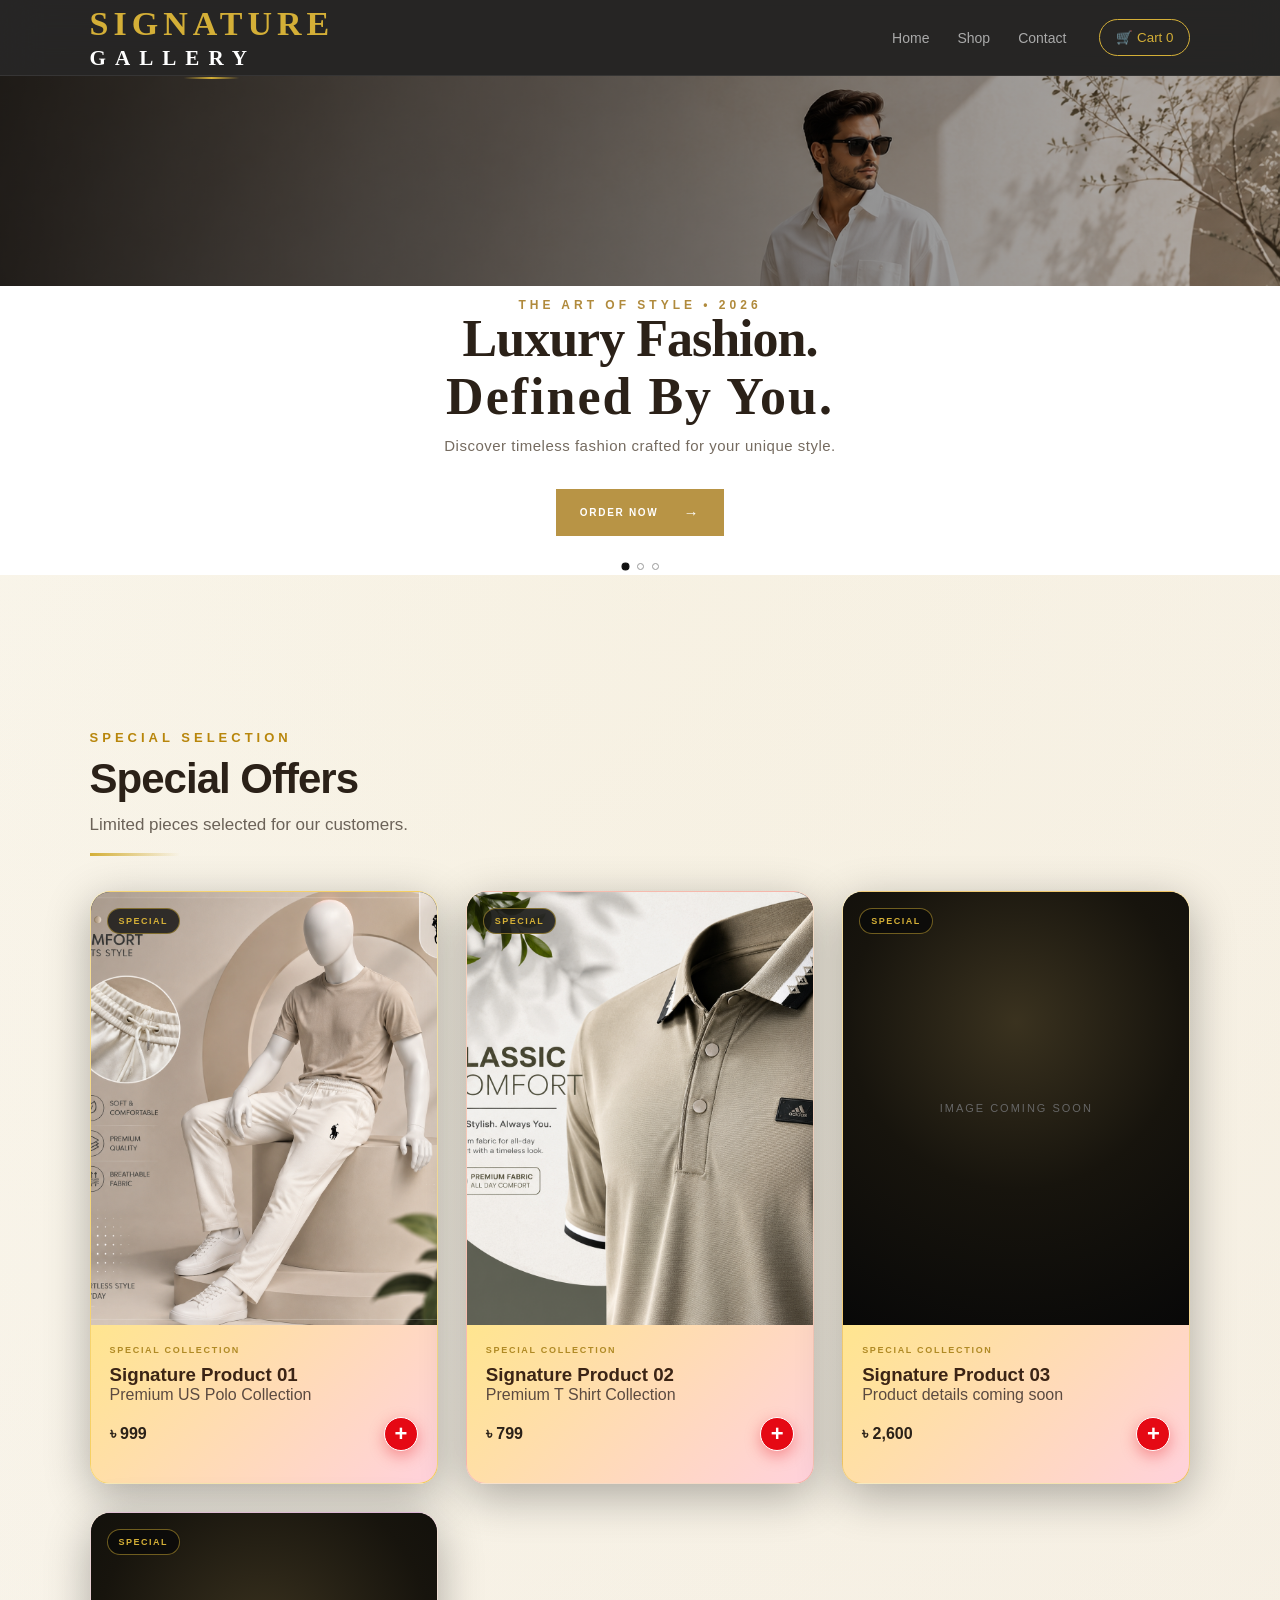
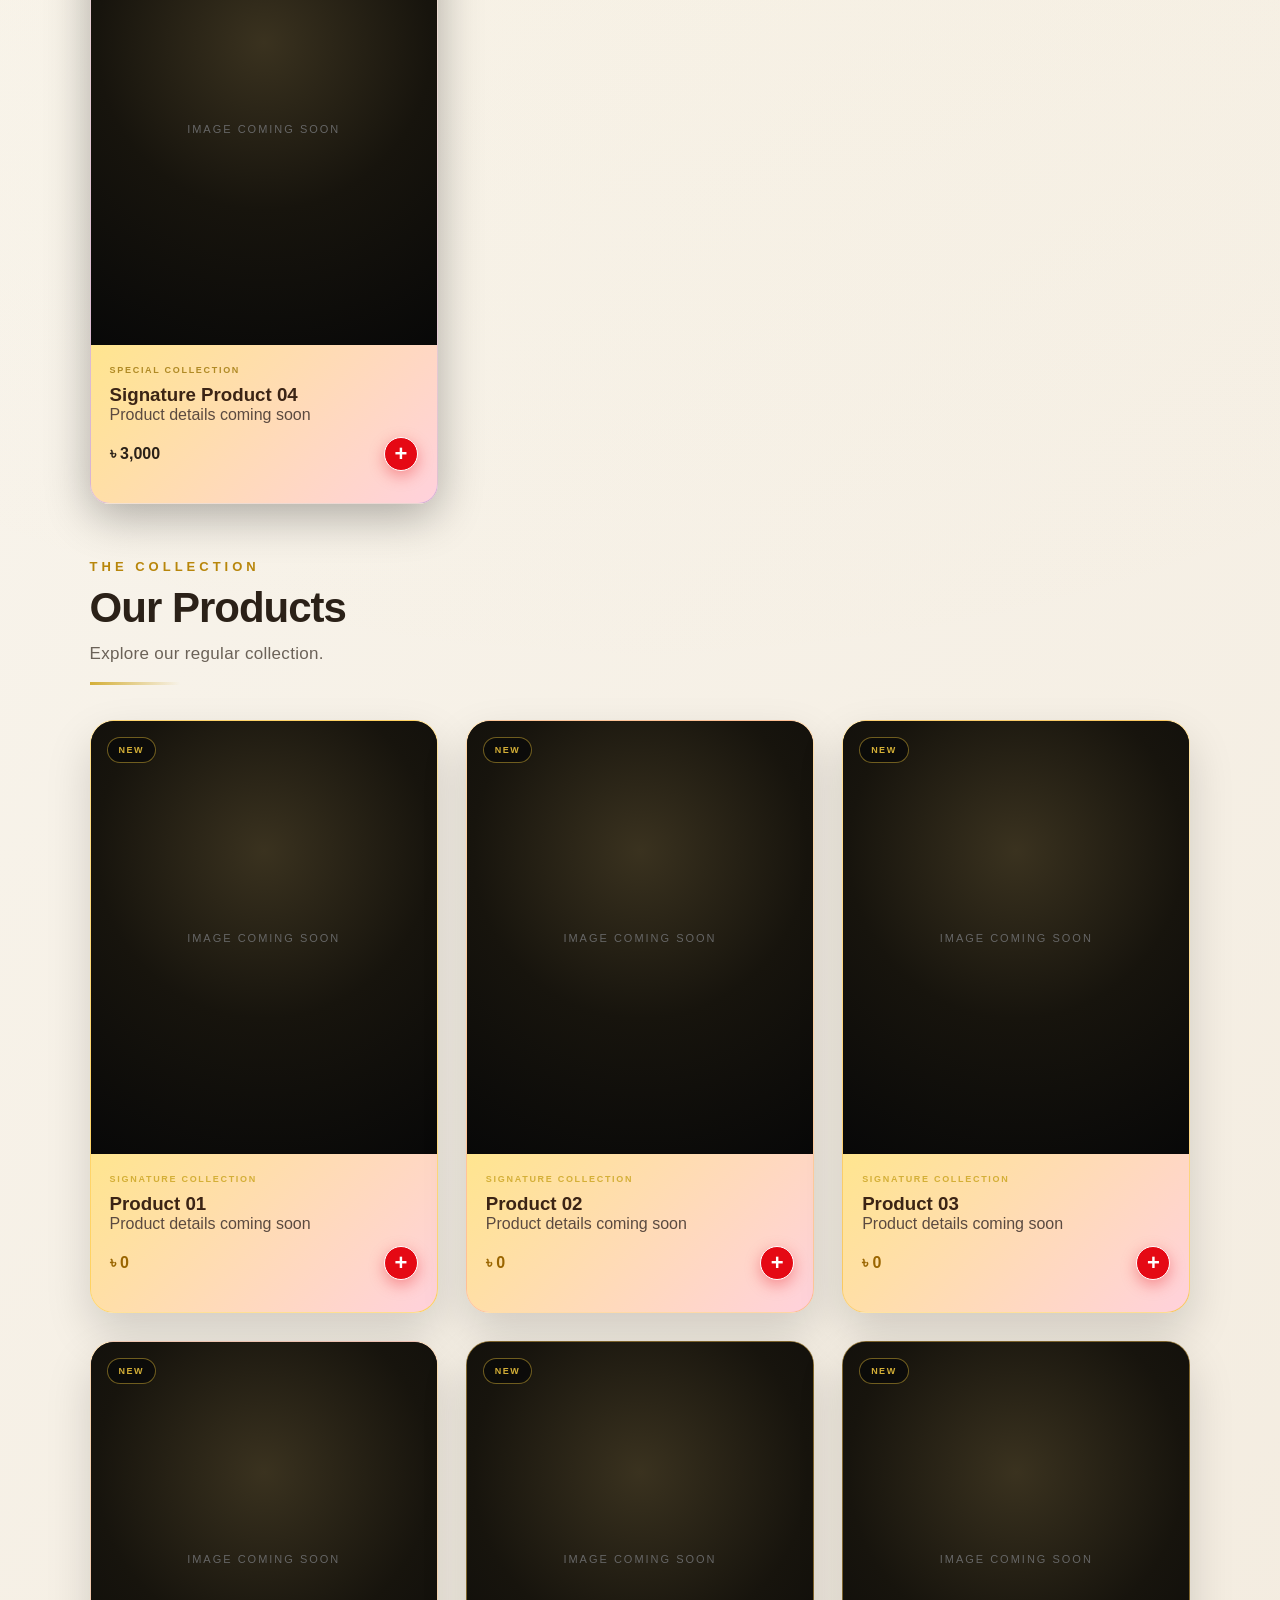
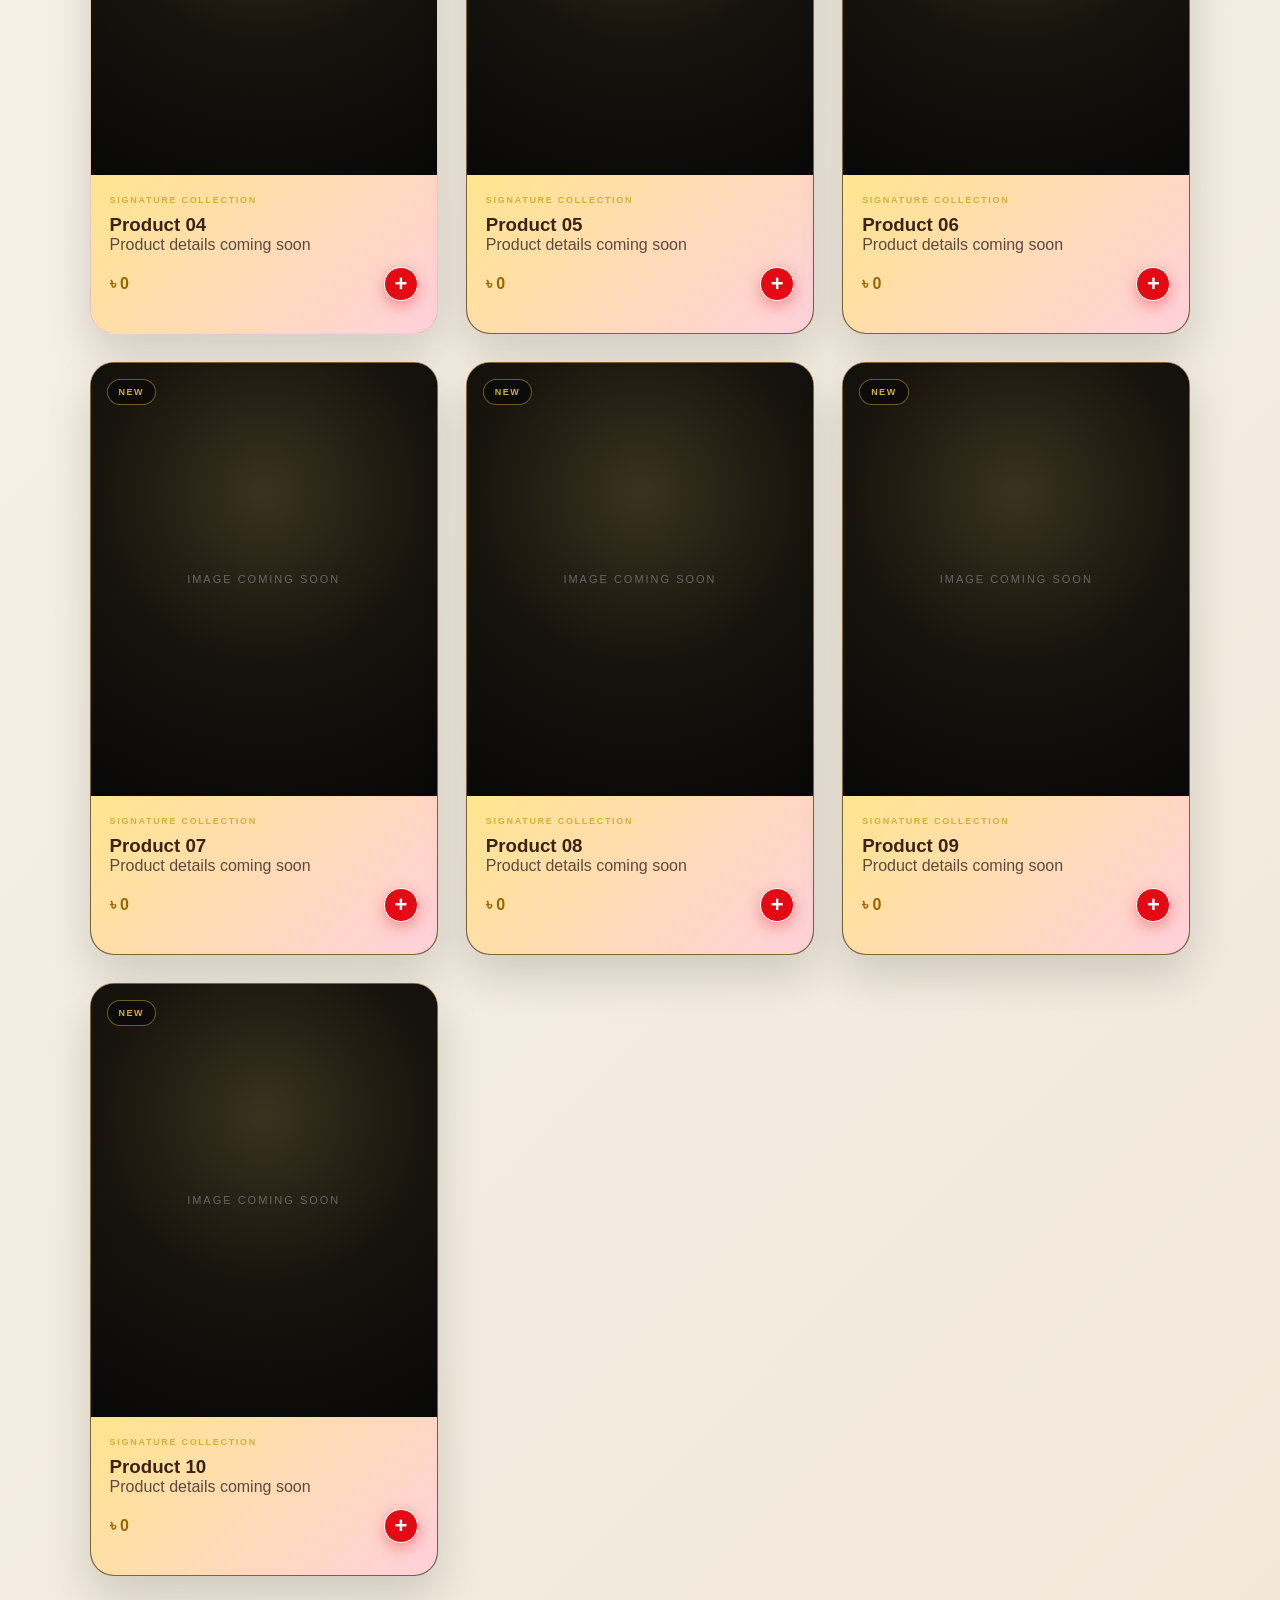
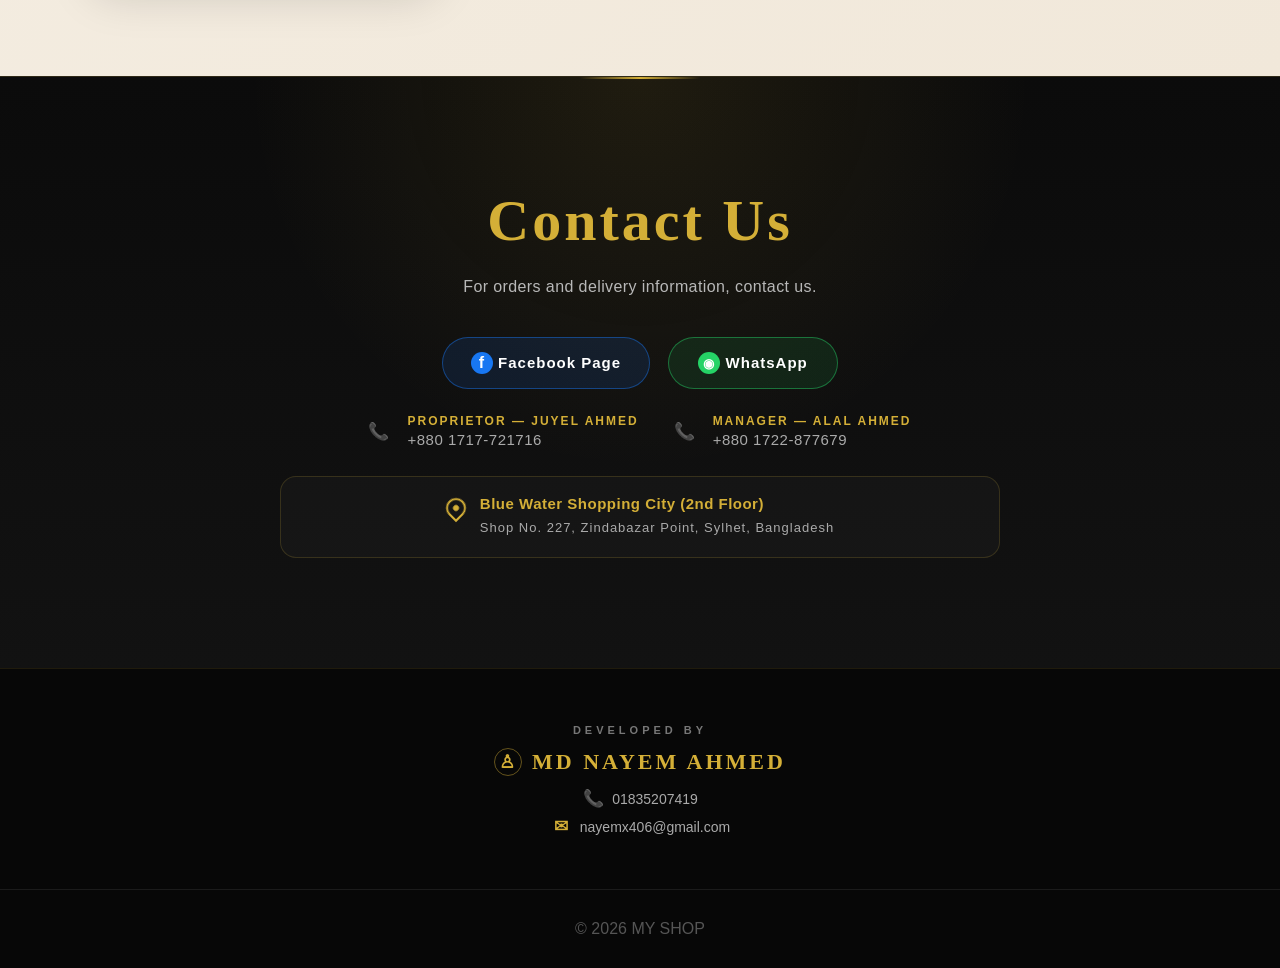
==== commit 4f25db6a: "Fix Product 02 details price and link" ====
--- a/index.html
+++ b/index.html
@@ -160,22 +160,32 @@
             <input
                 type="tel"
                 id="customerPhone"
-                placeholder="01XXXXXXXXX"
+                placeholder="01717721716"
                 required
             >
 
-            <label>District</label>
-            <select id="district" required>
-                <option value="">Select District</option>
-                <option>Sylhet</option>
-                <option>Dhaka</option>
-                <option>Chattogram</option>
-                <option>Rajshahi</option>
-                <option>Khulna</option>
-                <option>Barishal</option>
-                <option>Rangpur</option>
-                <option>Mymensingh</option>
-            </select>
+            <label>Division</label>
+<select id="division" required>
+<option value="">Select Division</option>
+<option>Dhaka</option>
+<option>Chattogram</option>
+<option>Sylhet</option>
+<option>Rajshahi</option>
+<option>Khulna</option>
+<option>Barishal</option>
+<option>Rangpur</option>
+<option>Mymensingh</option>
+</select>
+
+<label>District</label>
+<select id="district" required>
+    <option value="">Select District</option>
+</select>
+
+<label>Upazila</label>
+<select id="upazila" required>
+    <option value="">Select Upazila</option>
+</select>
 
             <label>Delivery Area</label>
 
@@ -213,7 +223,45 @@
                 required
             ></textarea>
 
-            <div class="order-summary">
+            
+<label>Payment Method</label>
+
+<div class="payment-options">
+
+<label class="payment-option">
+<input type="radio" name="payment" value="bkash" onchange="showPayment()" required>
+<span>bKash Payment</span>
+</label>
+
+<label class="payment-option">
+<input type="radio" name="payment" value="cod" onchange="showPayment()">
+<span>Cash on Delivery</span>
+</label>
+
+</div>
+
+<div id="bkashBox" style="display:none">
+<h3>bKash Payment</h3>
+<p>
+Send Money করুন এই নম্বরে:<br>
+<b>01717721716</b>
+</p>
+<p>Please send money to this bKash personal number.</p>
+
+<label>Payment Number</label>
+<input id="paymentNumber" placeholder="01717721716">
+
+<label>Transaction ID</label>
+<input id="trxId" placeholder="TRX123456">
+</div>
+
+<div id="codBox" style="display:none">
+<h3>Cash on Delivery</h3>
+<p>আপনি পণ্য হাতে পাওয়ার পরে টাকা পরিশোধ করবেন।</p>
+<p>You will pay after receiving the product.</p>
+</div>
+
+<div class="order-summary">
                 <div>
                     <span>Products</span>
                     <strong>৳ <span id="checkoutSubtotal">0</span></strong>
--- a/css/style.css
+++ b/css/style.css
@@ -5706,3 +5706,349 @@
     background-position:center !important;
 }
 
+
+
+/* Luxury Payment Section */
+
+.payment-options {
+    display: grid;
+    gap: 14px;
+    margin: 15px 0;
+}
+
+.payment-option {
+    display: flex;
+    align-items: center;
+    gap: 12px;
+    padding: 18px;
+    border: 1px solid #d4af37;
+    border-radius: 16px;
+    background: linear-gradient(145deg, #111, #1c1c1c);
+    color: white;
+    cursor: pointer;
+    transition: 0.3s ease;
+}
+
+.payment-option:hover {
+    transform: translateY(-3px);
+    box-shadow: 0 8px 25px rgba(212,175,55,0.25);
+}
+
+.payment-option input {
+    accent-color: #d4af37;
+    width: 18px;
+    height: 18px;
+}
+
+#bkashBox,
+#codBox {
+    margin-top: 15px;
+    padding: 20px;
+    border-radius: 18px;
+    background: #0f0f0f;
+    border: 1px solid #d4af37;
+    color: #fff;
+    box-shadow: 0 10px 30px rgba(0,0,0,0.35);
+}
+
+#bkashBox h3,
+#codBox h3 {
+    color: #d4af37;
+    margin-bottom: 10px;
+}
+
+#bkashBox b {
+    color: #ffd700;
+    font-size: 20px;
+}
+
+#bkashBox input {
+    width: 100%;
+    margin-top: 10px;
+    padding: 12px;
+    border-radius: 10px;
+    border: 1px solid #555;
+    background: #222;
+    color: white;
+}
+
+
+/* Payment Buttons Luxury Fix */
+
+.payment-options {
+    display: flex;
+    flex-direction: column;
+    gap: 16px;
+    margin-top: 15px;
+}
+
+.payment-option {
+    width: 100%;
+    height: 65px;
+    display: flex;
+    align-items: center;
+    padding: 0 20px;
+    gap: 15px;
+    border: 1px solid #333;
+    border-radius: 14px;
+    background: #1b1b1b;
+    color: #fff;
+    cursor: pointer;
+    font-size: 18px;
+    transition: all 0.3s ease;
+}
+
+.payment-option:hover {
+    border-color: #d4af37;
+}
+
+.payment-option input {
+    width: 22px;
+    height: 22px;
+    accent-color: #d4af37;
+    flex-shrink: 0;
+}
+
+.payment-option span {
+    flex: 1;
+}
+
+.payment-option:has(input:checked) {
+    border: 2px solid #d4af37;
+    background: linear-gradient(135deg, #222, #111);
+    box-shadow: 0 5px 20px rgba(212,175,55,0.25);
+}
+
+
+/* FORCE PAYMENT BUTTON FIX */
+
+.payment-options .payment-option {
+    display: flex !important;
+    flex-direction: row !important;
+    align-items: center !important;
+    justify-content: flex-start !important;
+    width: 100% !important;
+    min-height: 65px !important;
+    padding: 0 20px !important;
+    margin-bottom: 15px !important;
+    border-radius: 15px !important;
+    border: 1px solid #444 !important;
+    background: #1a1a1a !important;
+    gap: 15px !important;
+    box-sizing: border-box !important;
+}
+
+.payment-options .payment-option input {
+    position: static !important;
+    width: 22px !important;
+    height: 22px !important;
+    margin: 0 !important;
+    flex: 0 0 auto !important;
+}
+
+
+.payment-options {
+    display: flex;
+    flex-direction: column;
+    gap: 18px;
+    margin-top: 15px;
+}
+
+.payment-option {
+    display: flex;
+    align-items: center;
+    justify-content: flex-start;
+    gap: 15px;
+    width: 100%;
+    min-height: 70px;
+    padding: 0 25px;
+    border: 1px solid #444;
+    border-radius: 14px;
+    background: #151515;
+    cursor: pointer;
+    transition: .3s;
+}
+
+.payment-option input {
+    width: 22px;
+    height: 22px;
+    margin: 0;
+}
+
+.payment-option span {
+    font-size: 20px;
+    color: #eee;
+}
+
+.payment-option:has(input:checked) {
+    border-color: #d4af37;
+    background: rgba(212,175,55,0.08);
+}
+
+
+/* FINAL PAYMENT RADIO ALIGN FIX */
+
+.payment-options {
+    width:100%;
+}
+
+.payment-options .payment-option {
+    display:flex !important;
+    align-items:center !important;
+    justify-content:flex-start !important;
+    flex-direction:row !important;
+    width:100% !important;
+    height:70px !important;
+    padding:0 20px !important;
+    margin-bottom:15px !important;
+}
+
+.payment-options .payment-option input[type="radio"] {
+    appearance:none;
+    -webkit-appearance:none;
+    width:22px !important;
+    height:22px !important;
+    border:2px solid #d4af37;
+    border-radius:50%;
+    display:block !important;
+    position:relative !important;
+    flex:none !important;
+}
+
+.payment-options .payment-option input[type="radio"]:checked::after {
+    content:"";
+    width:10px;
+    height:10px;
+    background:#d4af37;
+    border-radius:50%;
+    position:absolute;
+    top:50%;
+    left:50%;
+    transform:translate(-50%,-50%);
+}
+
+.payment-options .payment-option span {
+    margin:0 !important;
+    padding:0 !important;
+}
+
+
+/* FINAL PAYMENT SECTION FIX */
+
+.payment-options {
+    display:flex !important;
+    flex-direction:column !important;
+    gap:15px !important;
+}
+
+.payment-options .payment-option {
+    display:flex !important;
+    flex-direction:row !important;
+    align-items:center !important;
+    justify-content:flex-start !important;
+    width:100% !important;
+    height:70px !important;
+    padding:0 20px !important;
+    box-sizing:border-box !important;
+    position:relative !important;
+}
+
+.payment-options .payment-option input[type="radio"] {
+    position:relative !important;
+    width:22px !important;
+    height:22px !important;
+    margin:0 15px 0 0 !important;
+    flex-shrink:0 !important;
+}
+
+.payment-options .payment-option span {
+    display:block !important;
+    font-size:20px !important;
+    color:#fff !important;
+}
+
+
+/* BKASH INFORMATION */
+
+#bkashBox {
+    color:#fff !important;
+}
+
+#bkashBox h3 {
+    color:#d4af37 !important;
+}
+
+#bkashBox p {
+    color:#eee !important;
+}
+
+#bkashBox b {
+    color:#ffd700 !important;
+    font-size:22px !important;
+    letter-spacing:1px;
+}
+
+#bkashBox input {
+    color:#fff !important;
+}
+
+
+/* Payment final fix */
+.payment-options .payment-option{
+    position:relative !important;
+    display:flex !important;
+    align-items:center !important;
+    justify-content:flex-start !important;
+    flex-direction:row !important;
+    width:100% !important;
+    height:70px !important;
+    padding:0 20px !important;
+    margin-bottom:15px !important;
+}
+
+.payment-options .payment-option input{
+    position:static !important;
+    margin:0 15px 0 0 !important;
+    width:22px !important;
+    height:22px !important;
+}
+
+.payment-options .payment-option span{
+    display:block !important;
+    color:white !important;
+}
+
+#bkashBox,#codBox{
+    color:white !important;
+}
+
+#bkashBox b{
+    color:#d4af37 !important;
+    font-size:22px !important;
+}
+
+
+/* Product 01 image presentation */
+.sg-product-media .sg-product-image {
+    width: 100%;
+    aspect-ratio: 1 / 1;
+    overflow: hidden;
+    background: #f3f1ec;
+    display: flex;
+    align-items: center;
+    justify-content: center;
+}
+
+.sg-product-media .sg-product-image img {
+    width: 100%;
+    height: 100%;
+    object-fit: cover;
+    object-position: center;
+    display: block;
+    transition: transform .5s ease;
+}
+
+.sg-product-card:hover .sg-product-image img {
+    transform: scale(1.04);
+}
+
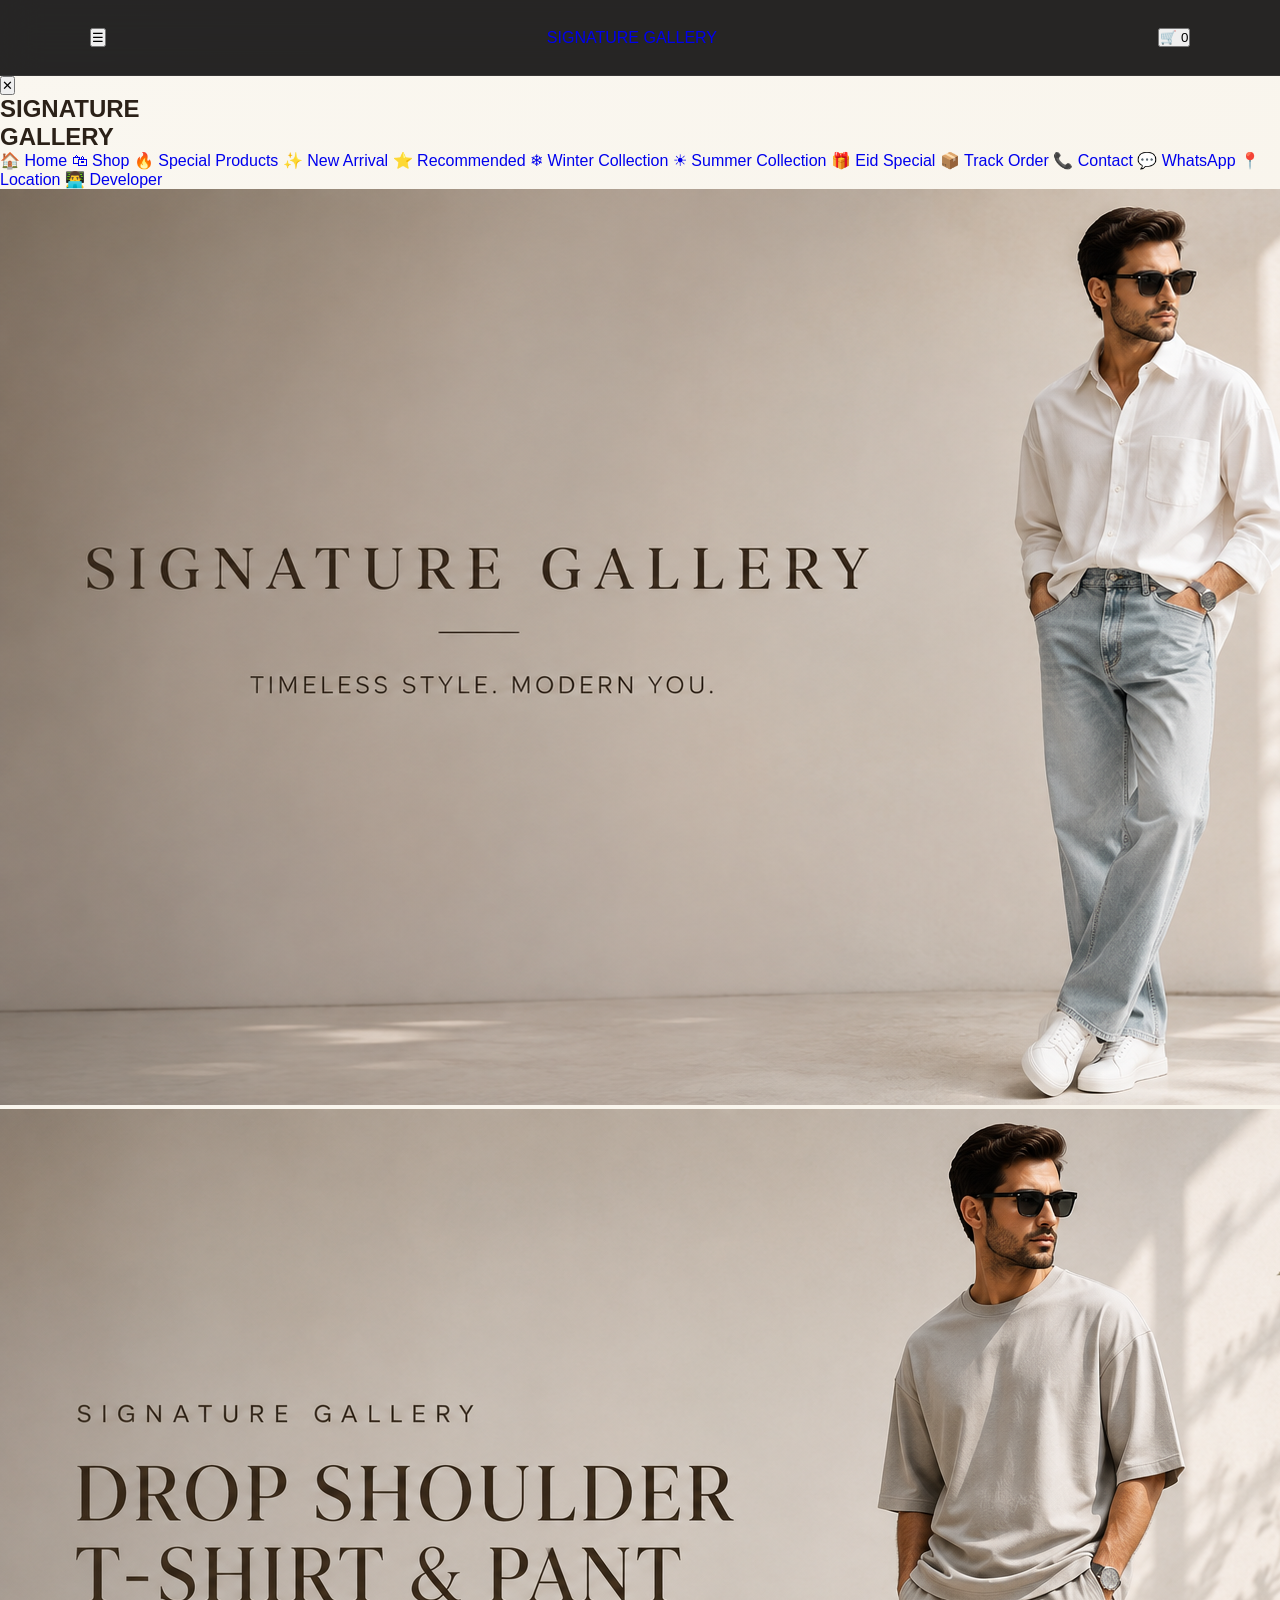
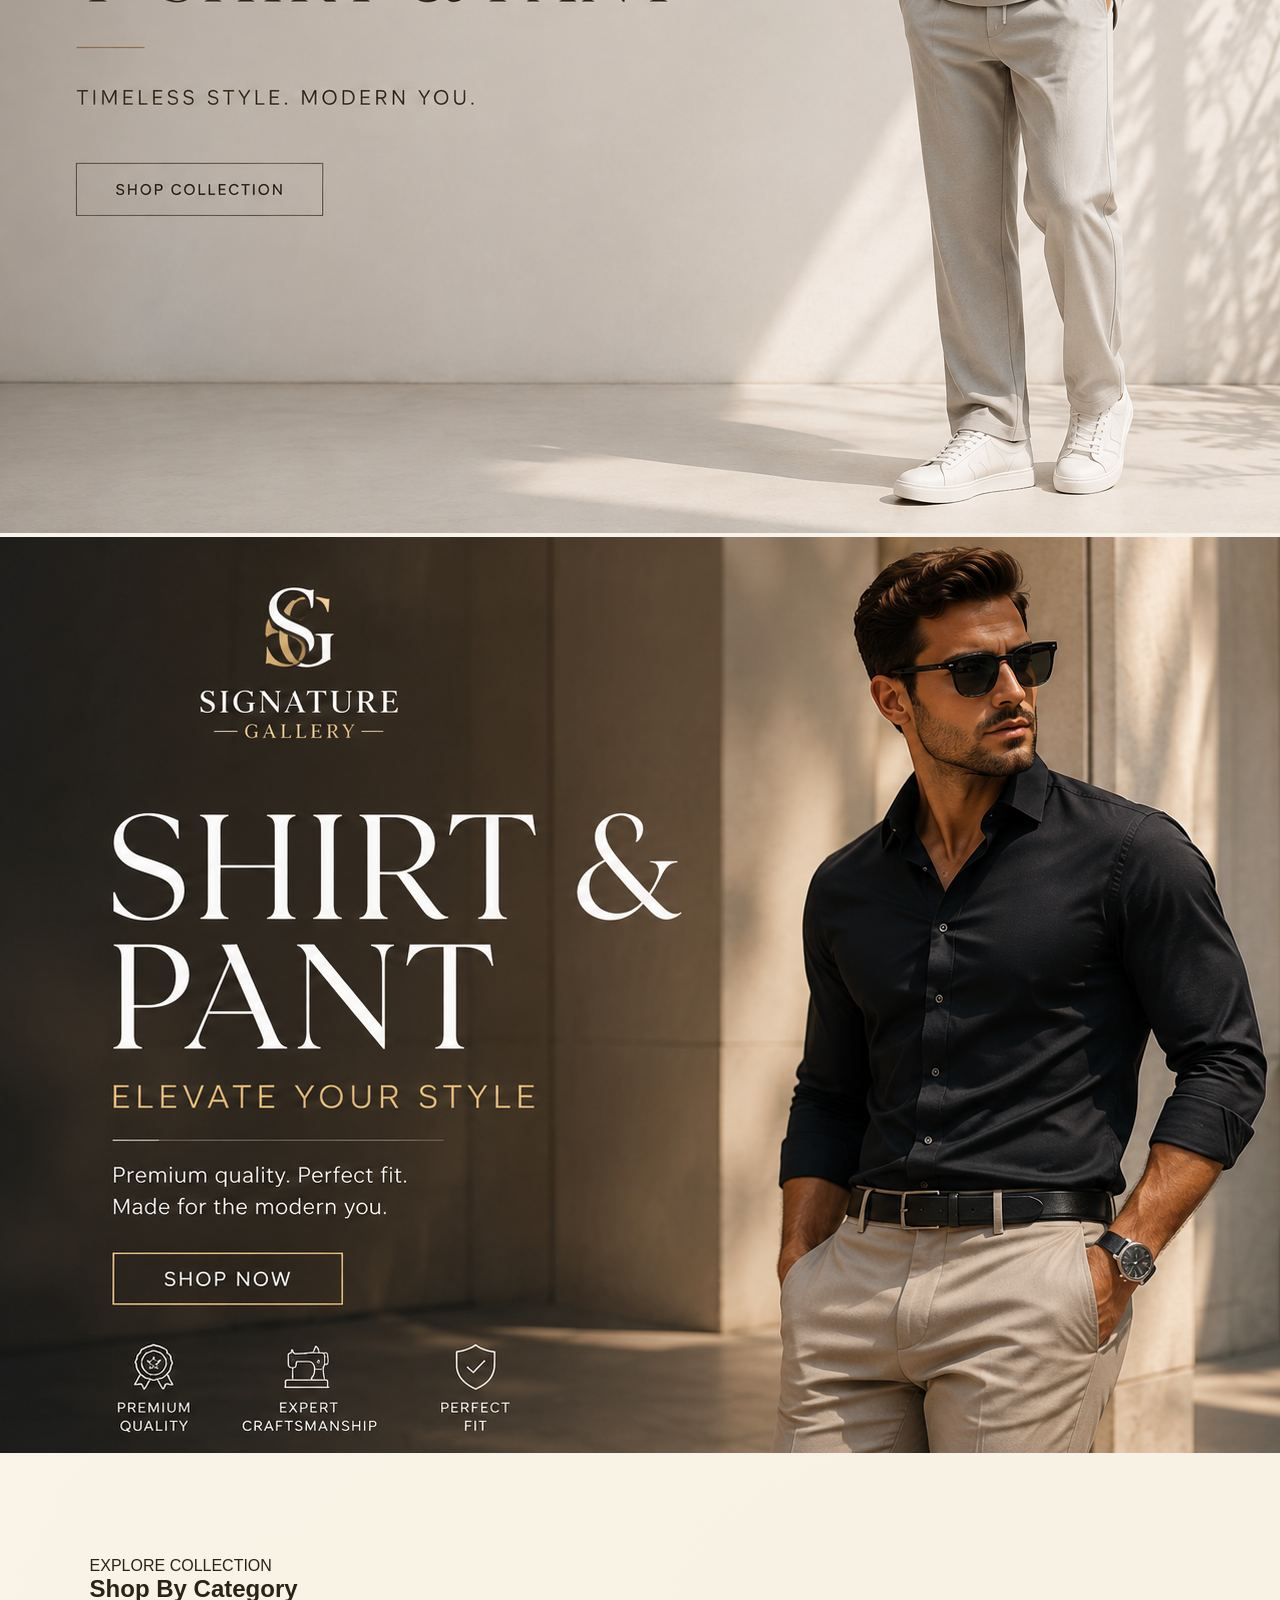
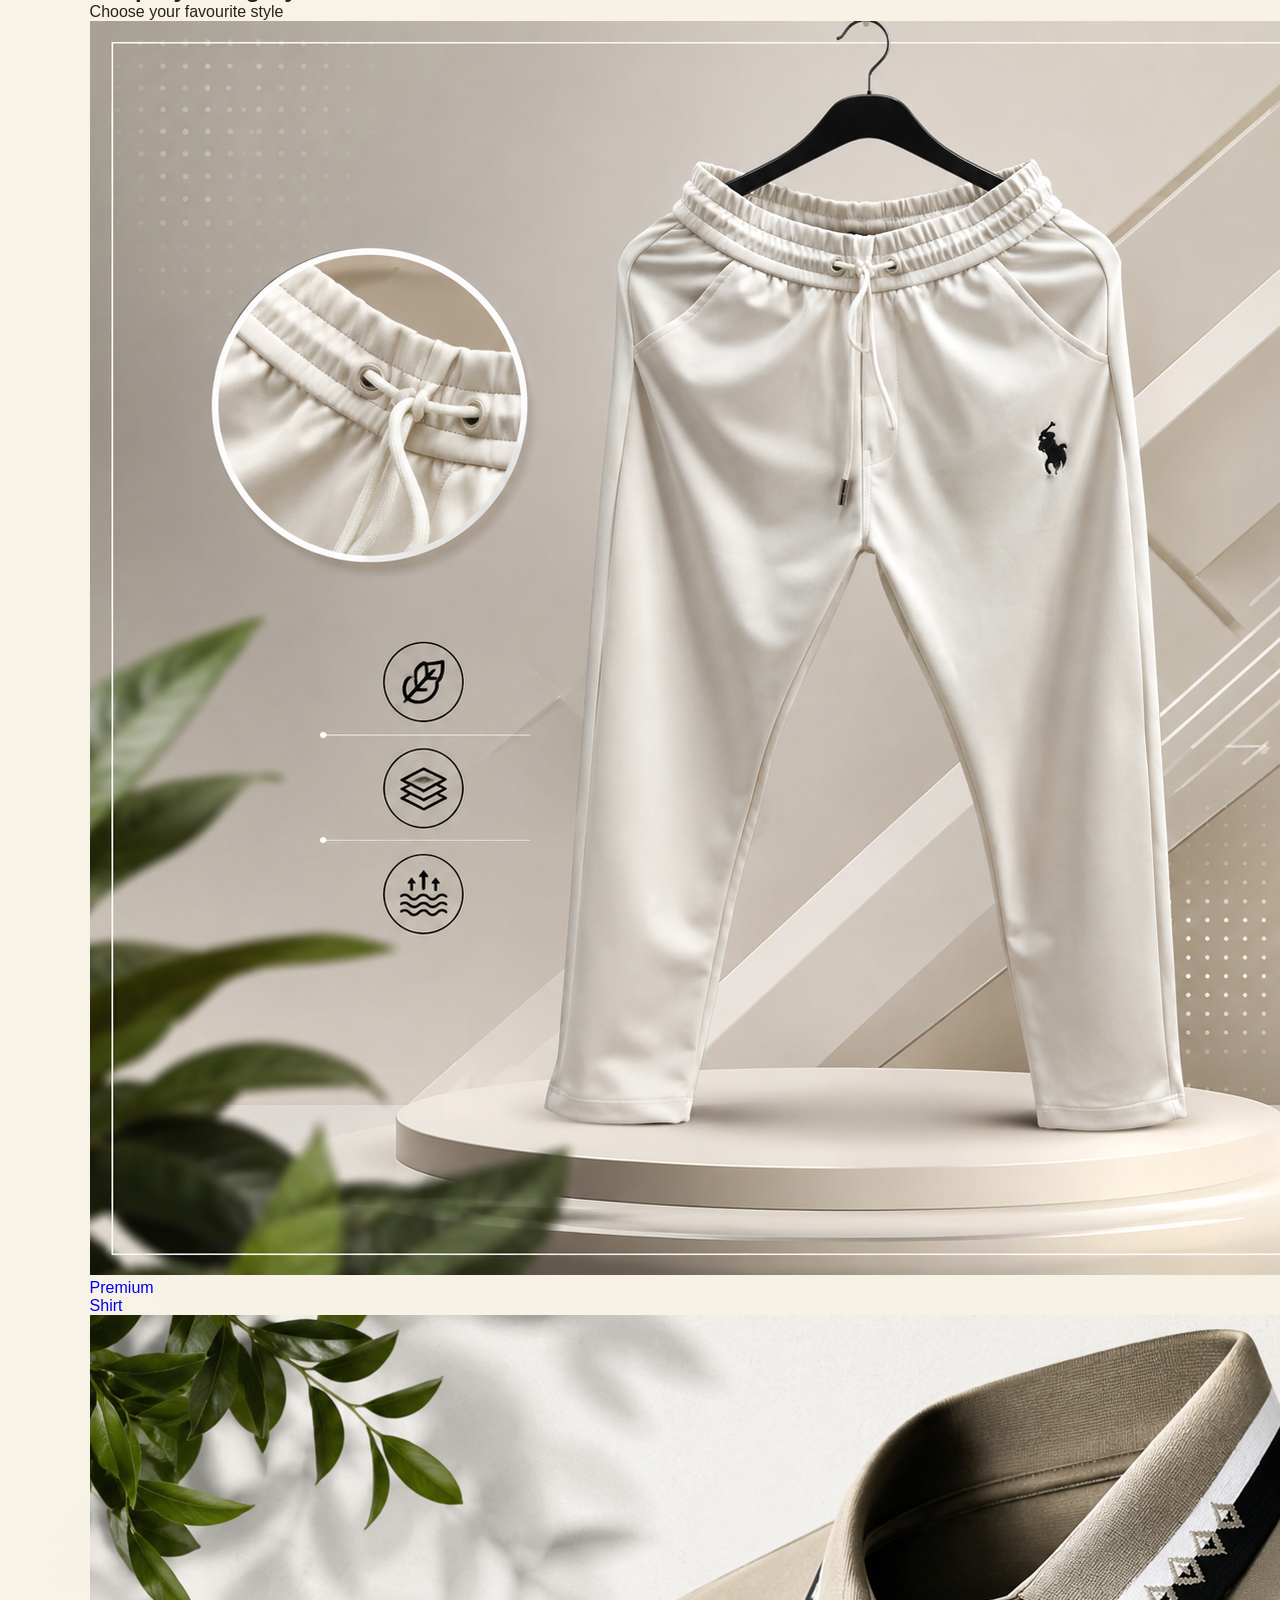
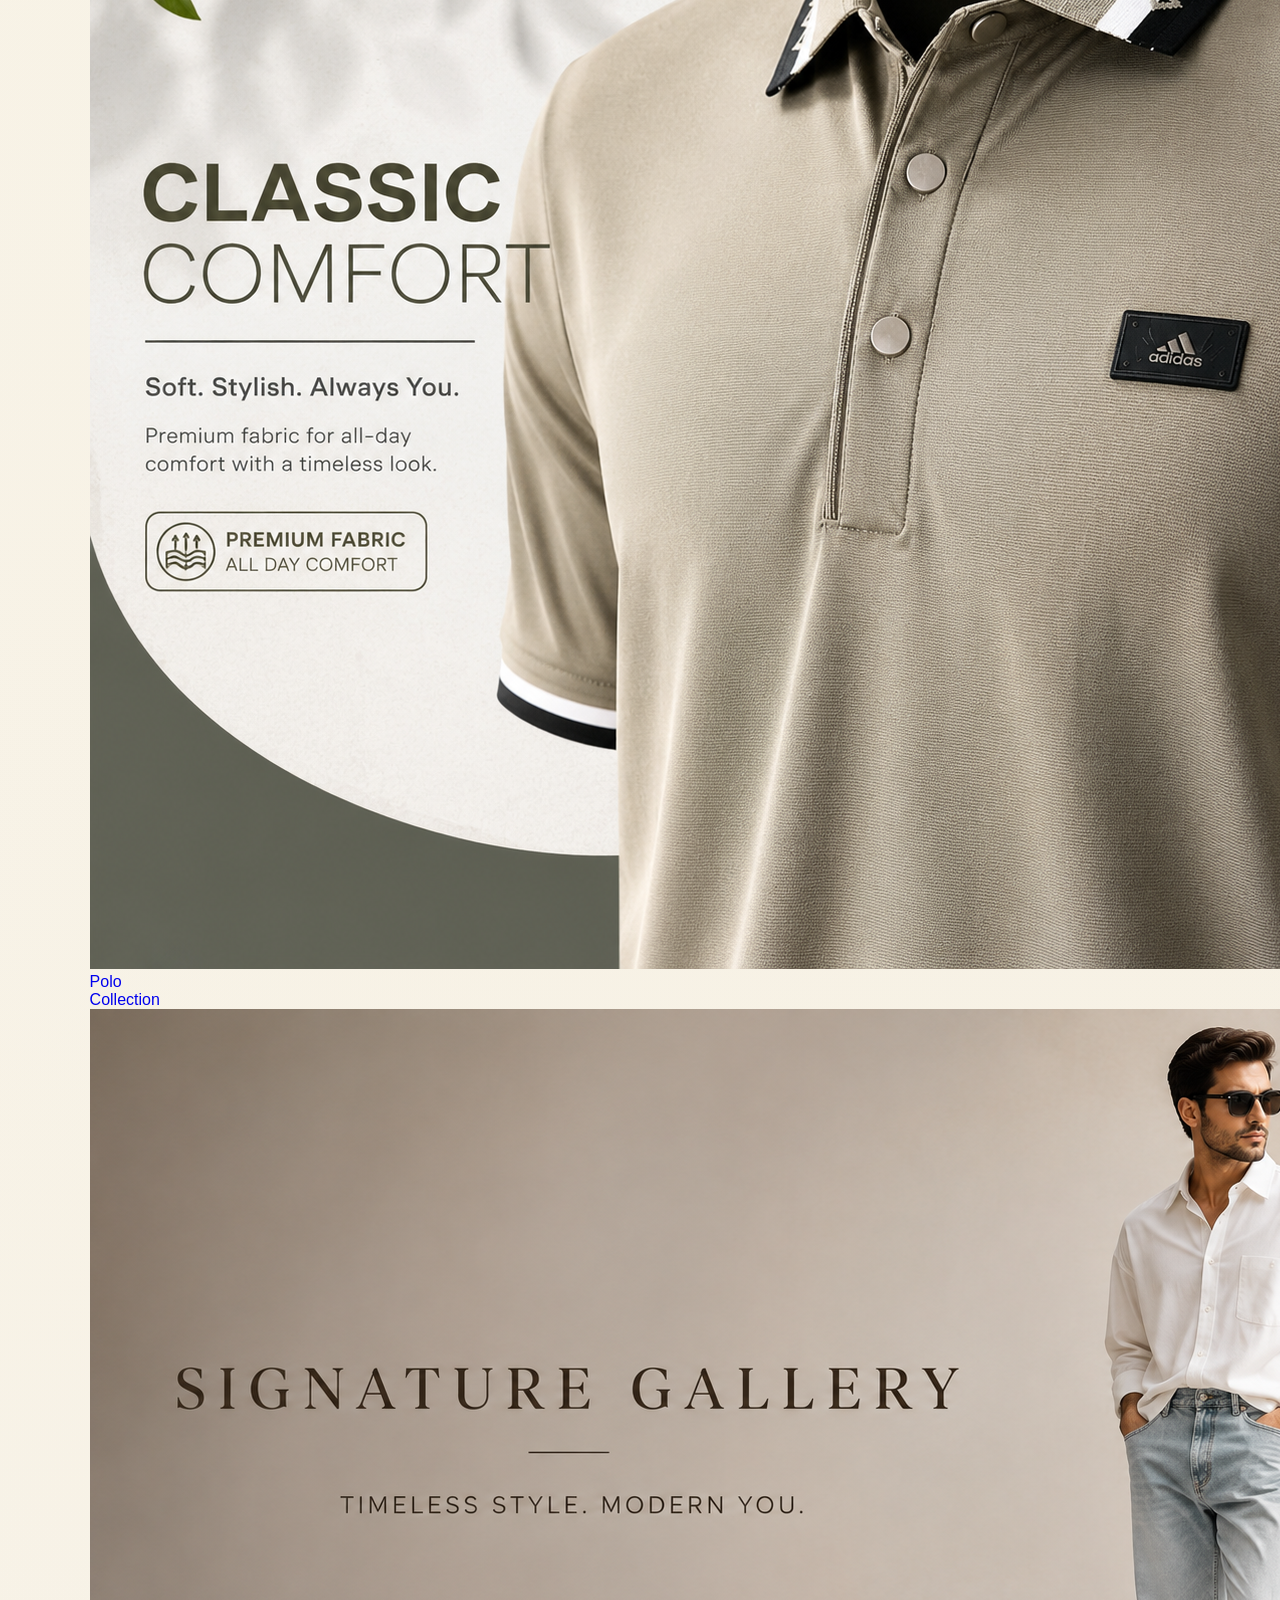
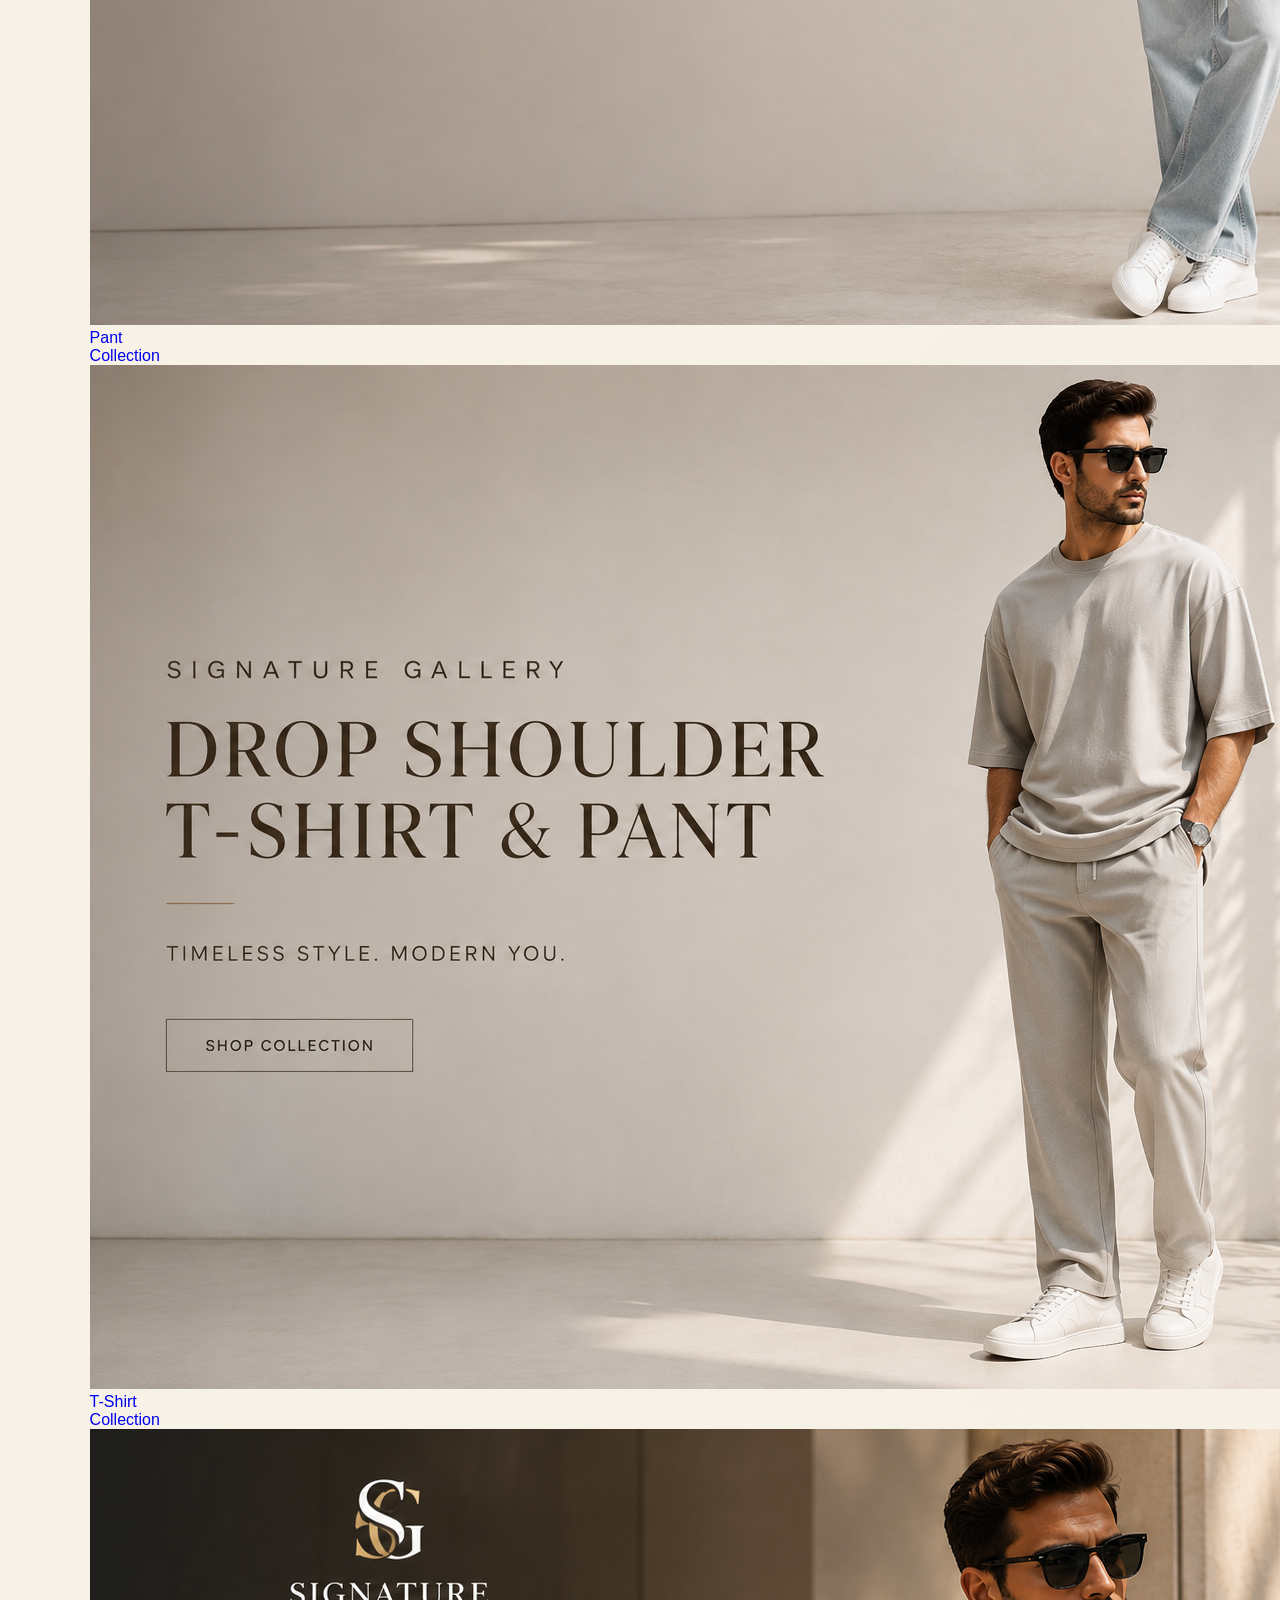
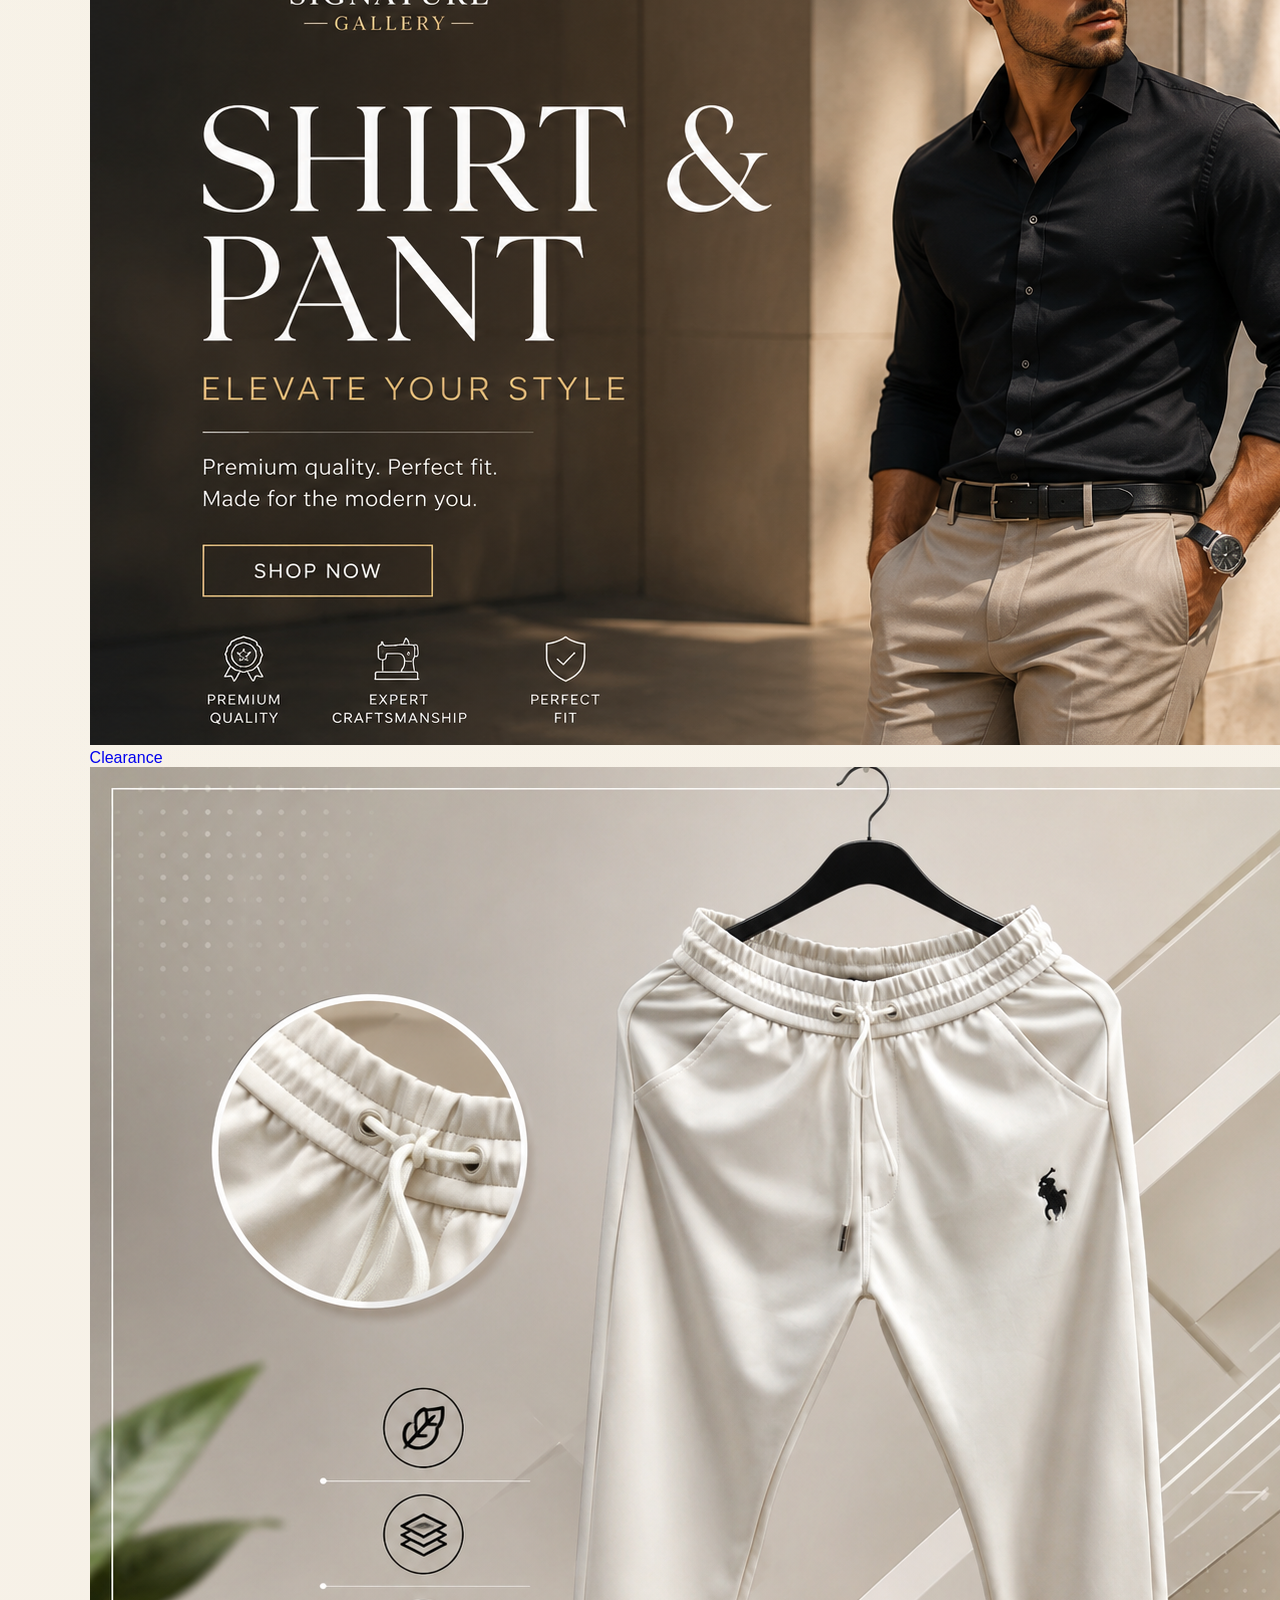
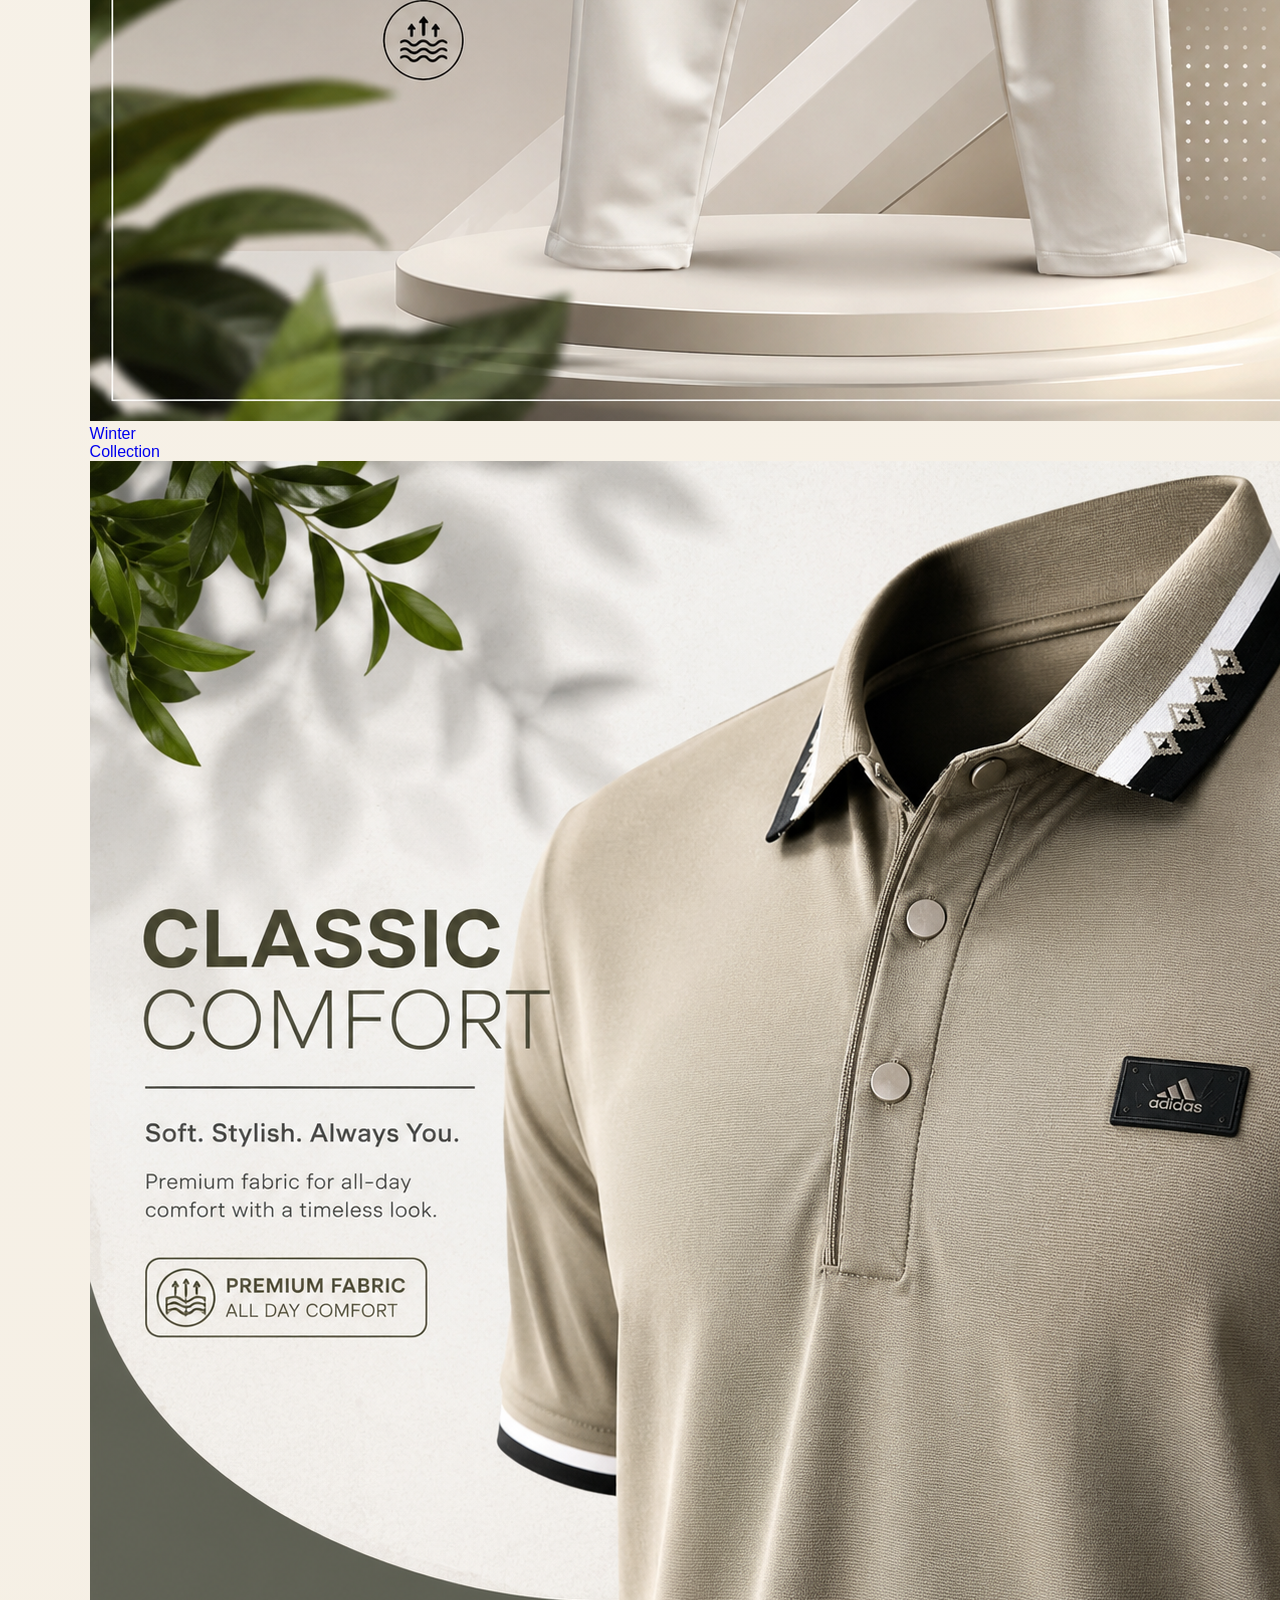
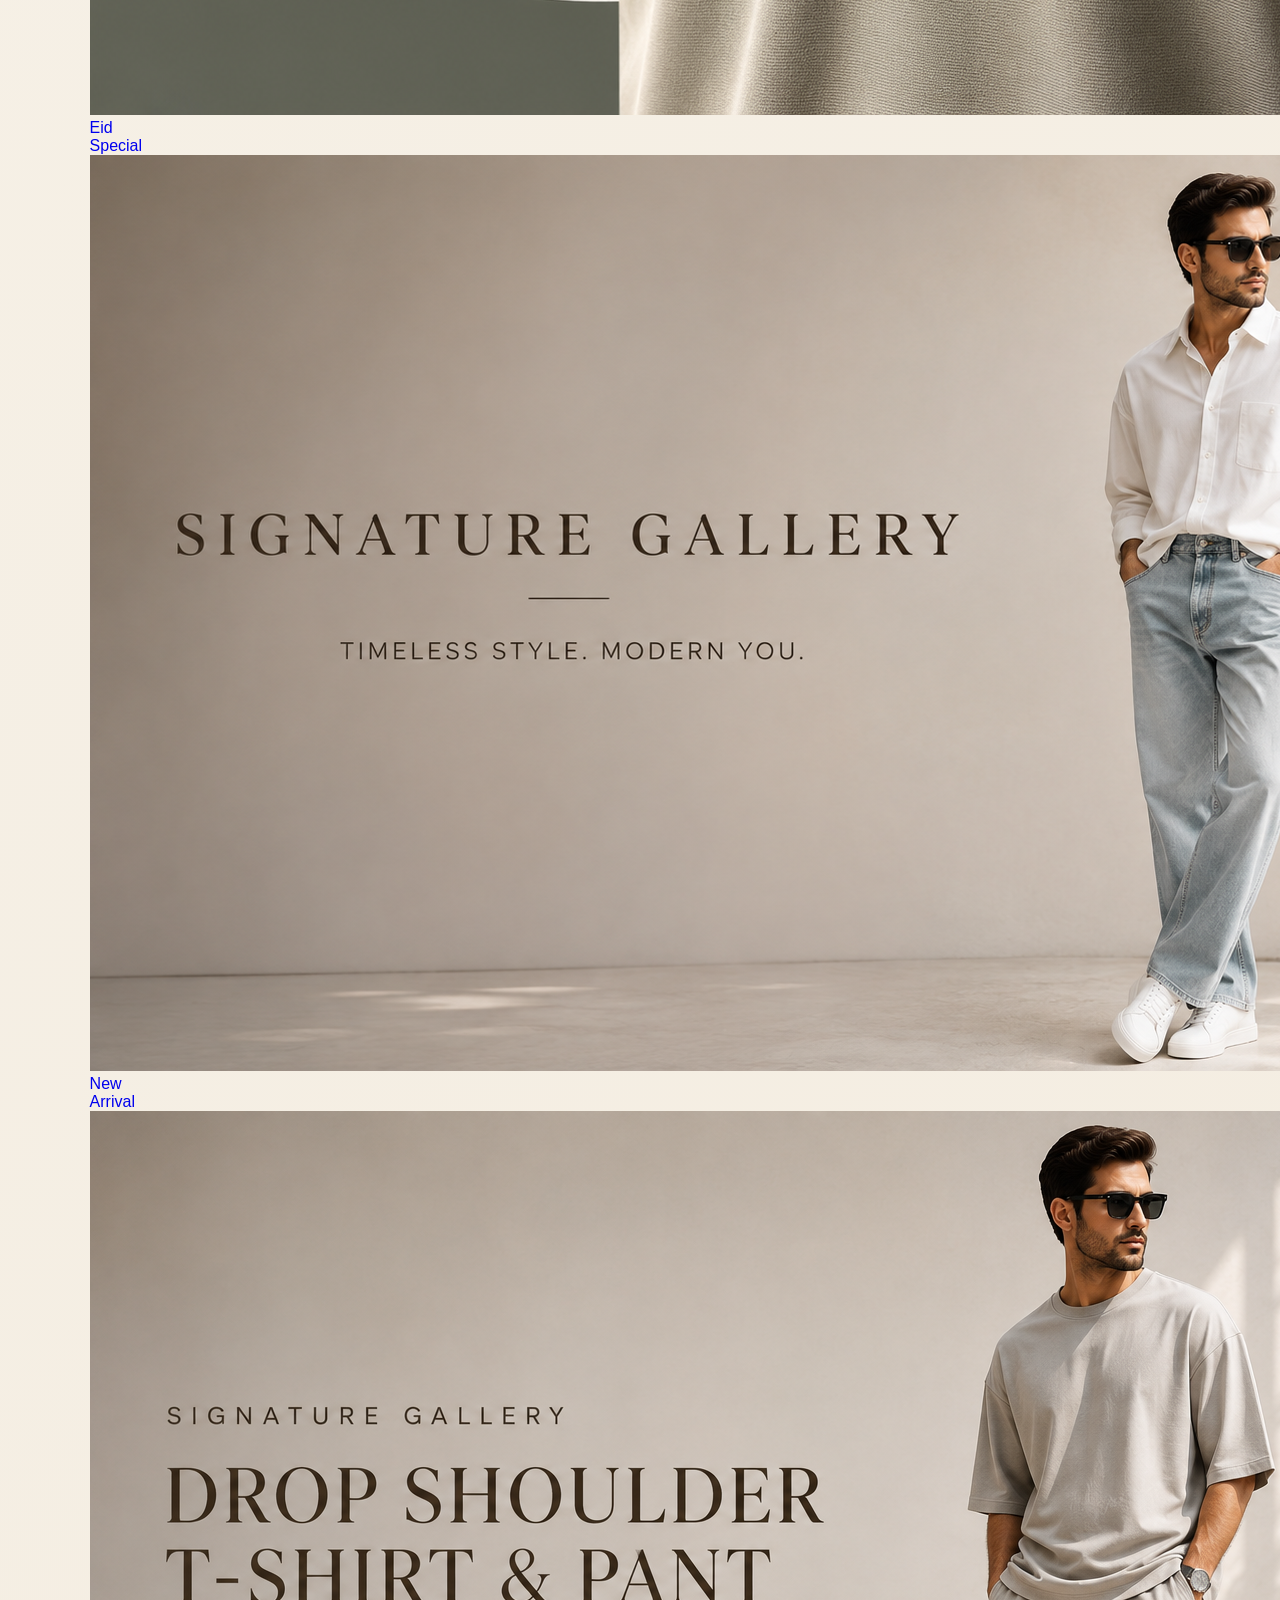
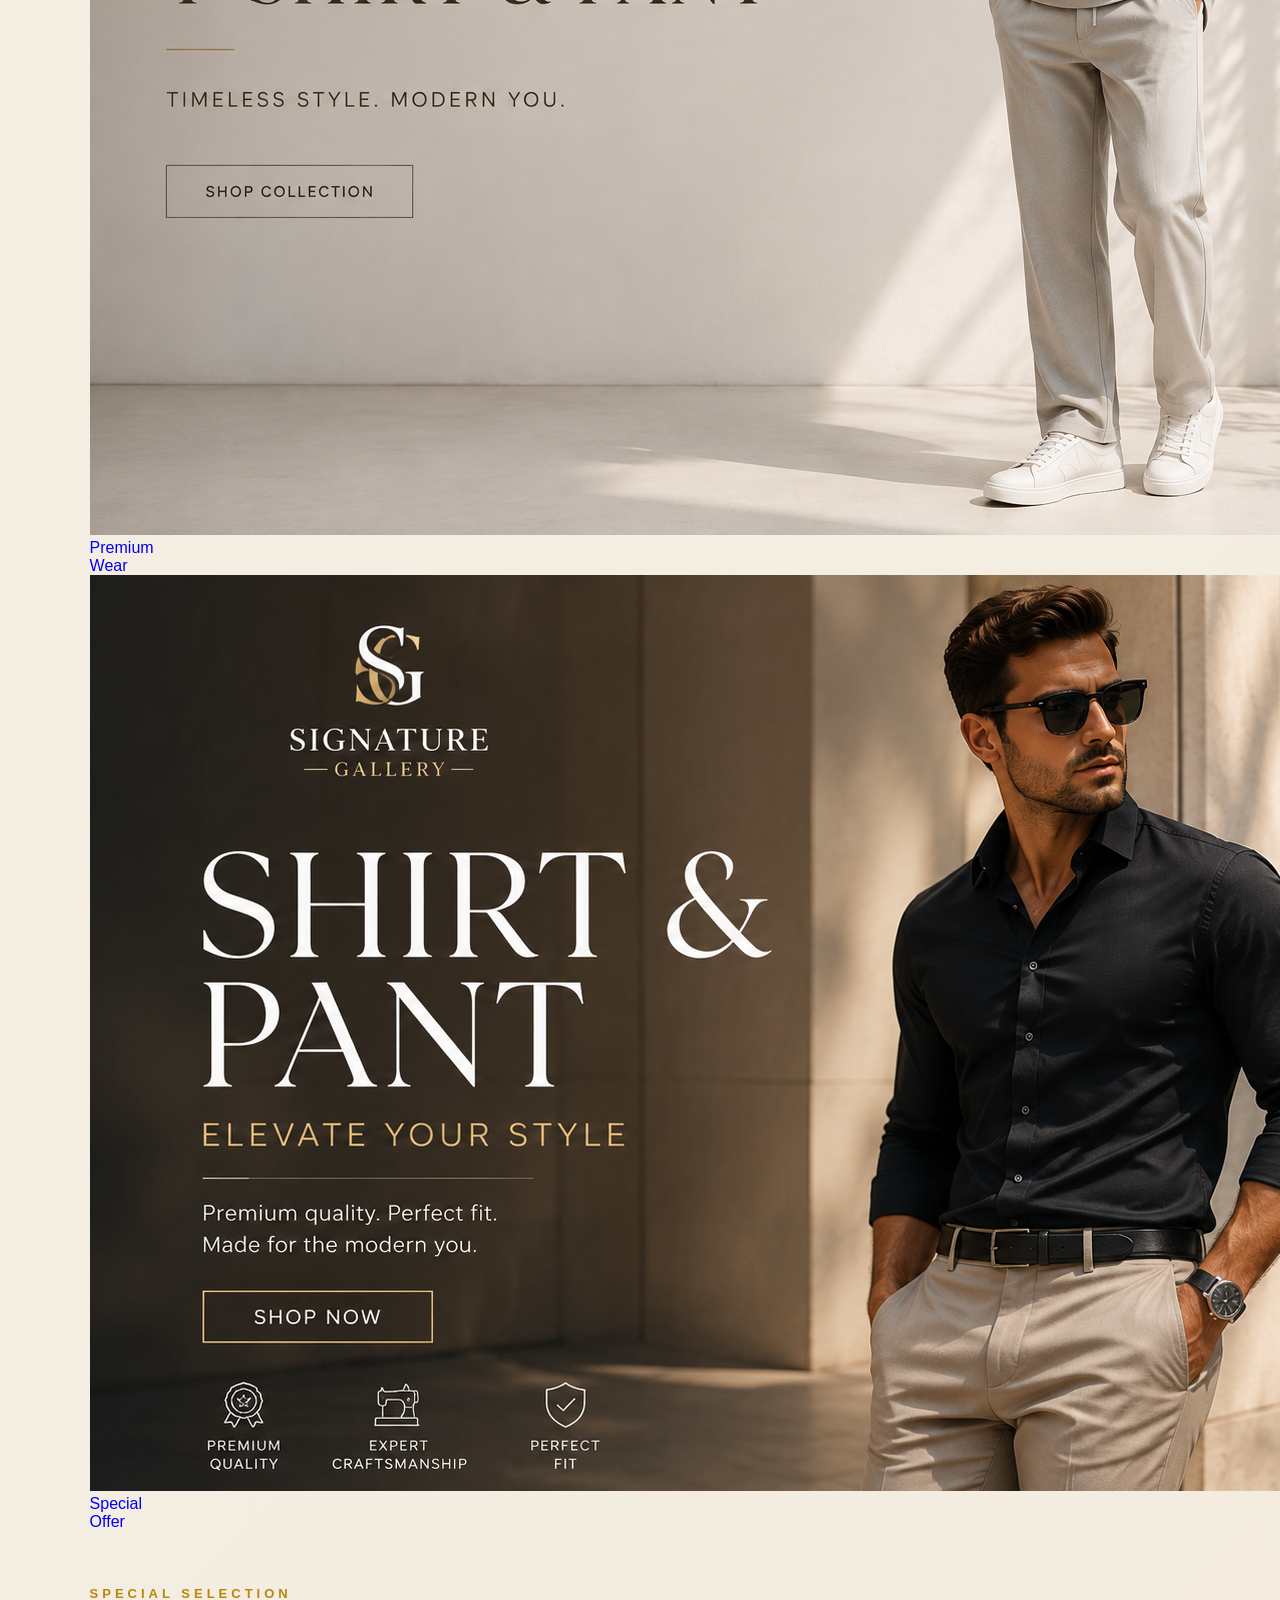
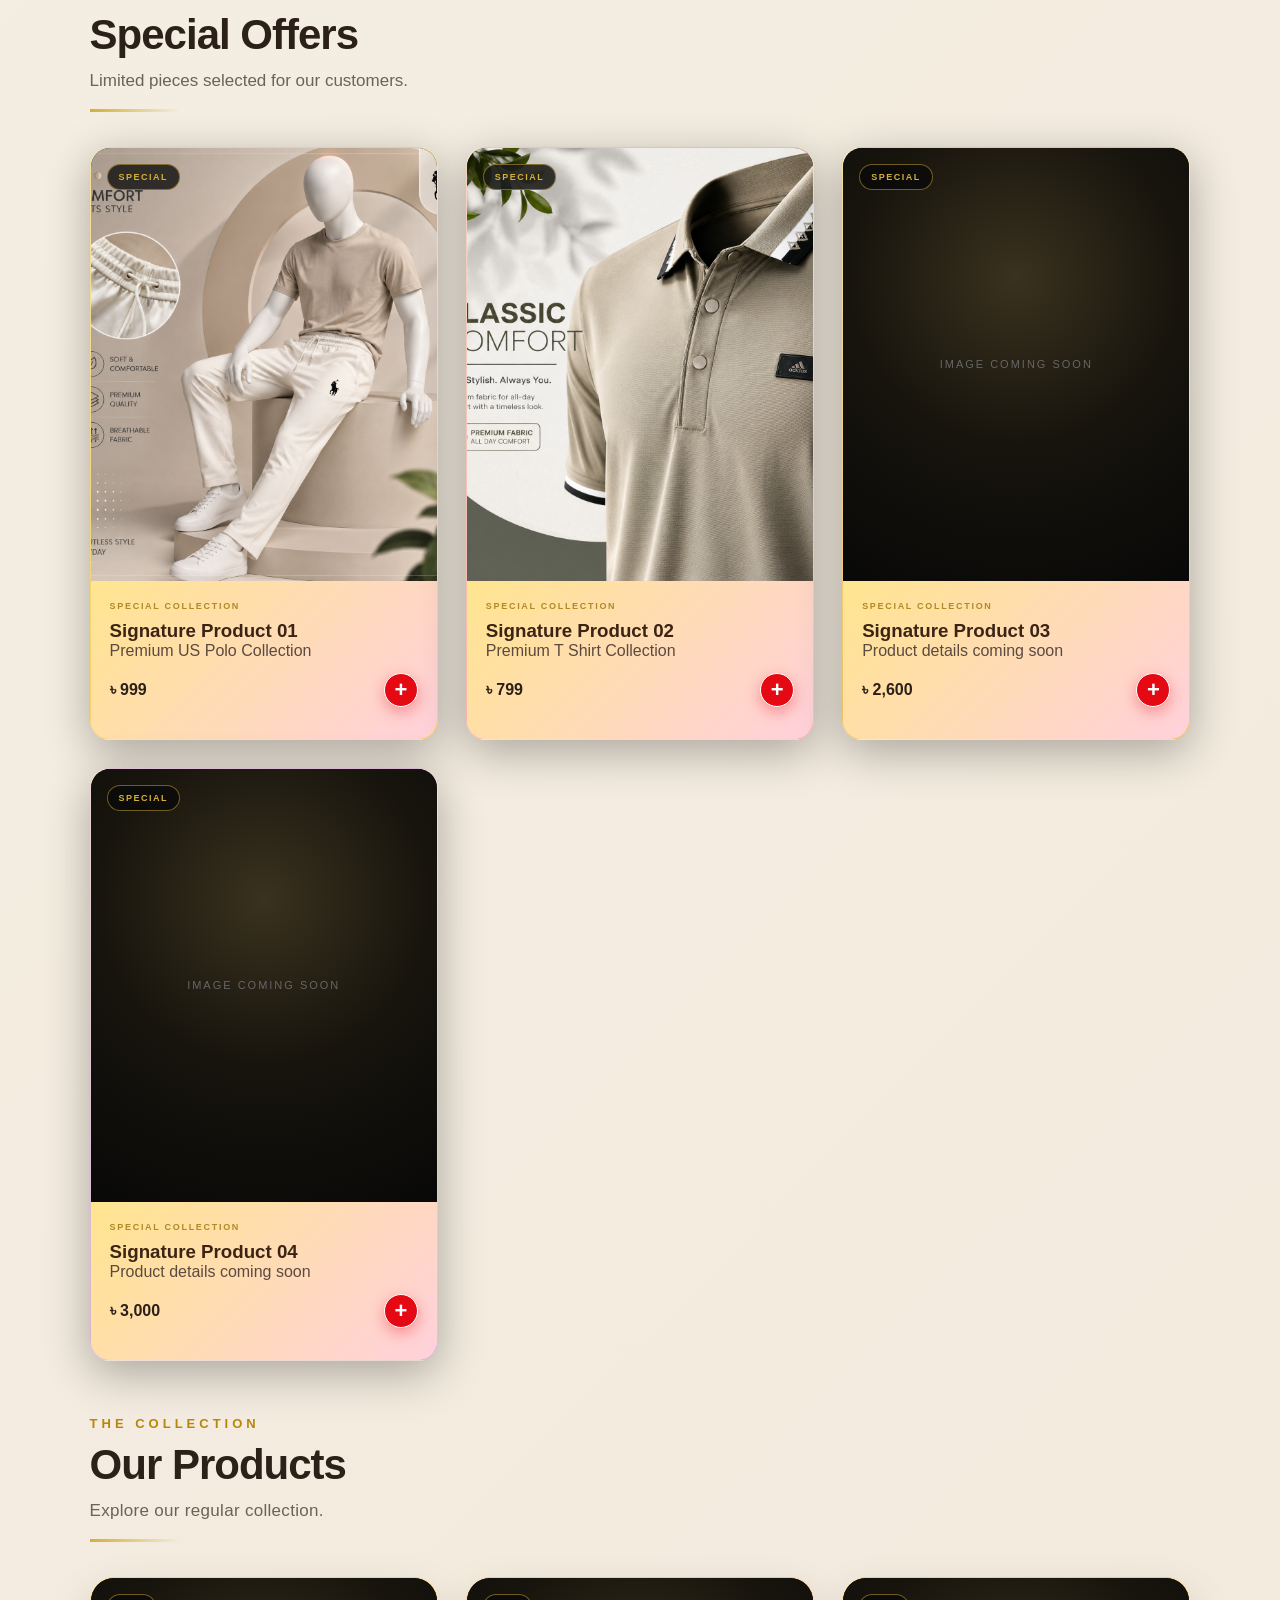
==== commit d6e0f5a0: "Fix missing category images" ====
--- a/index.html
+++ b/index.html
@@ -9,39 +9,133 @@
 
 <body>
 
-<header>
-    <a href="#home" class="brand-name">SIGNATURE <span>GALLERY</span></a>
-
-    <nav>
-        <a href="#home">Home</a>
-        <a href="#shop">Shop</a>
-        <a href="#contact">Contact</a>
-        <button class="cart-button" onclick="openCart()">
-            🛒 Cart <span id="cartCount">0</span>
-        </button>
-    </nav>
+<header class="sg-header">
+
+    <button class="menu-btn" onclick="openMenu()">
+        ☰
+    </button>
+
+    <a href="#home" class="sg-brand">
+        SIGNATURE <span>GALLERY</span>
+    </a>
+
+    <button class="header-cart" onclick="openCart()">
+        🛒 <span id="cartCount">0</span>
+    </button>
+
 </header>
 
-<section class="hero" id="home">
-    <div class="hero-image"></div>
+<div class="side-menu" id="sideMenu">
+
+    <button class="close-menu" onclick="closeMenu()">✕</button>
+
+    <h2>SIGNATURE<br>GALLERY</h2>
+
+    <a href="#home">🏠 Home</a>
+    <a href="#shop">🛍 Shop</a>
+    <a href="#">🔥 Special Products</a>
+    <a href="#">✨ New Arrival</a>
+    <a href="#">⭐ Recommended</a>
+    <a href="#">❄ Winter Collection</a>
+    <a href="#">☀ Summer Collection</a>
+    <a href="#">🎁 Eid Special</a>
+    <a href="#">📦 Track Order</a>
+    <a href="#contact">📞 Contact</a>
+    <a href="https://wa.me/8801717721716">💬 WhatsApp</a>
+    <a href="#">📍 Location</a>
+    <a href="#">👨‍💻 Developer</a>
+
+</div>
+
+<section class="hero-slider" id="home">
+
+<div class="slider-wrapper">
+
+<div class="slide active">
+<img src="images/banner1.png">
+</div>
+
+<div class="slide">
+<img src="images/banner2.png">
+</div>
+
+<div class="slide">
+<img src="images/banner3.png">
+</div>
+
+</div>
+
 </section>
 
-<section class="hero-info">
-    <span>THE ART OF STYLE • 2026</span>
-    <h1>Luxury Fashion.<br><em>Defined By You.</em></h1>
-    <p>Discover timeless fashion crafted for your unique style.</p>
-    <a href="#shop" class="hero-btn">ORDER NOW <b>→</b></a>
-
-    <div class="hero-dots">
-        <b class="active"></b>
-        <b></b>
-        <b></b>
-    </div>
+
+<section id="shop" class="shop-section">
+
+    
+<section class="category-section">
+
+<div class="category-title">
+    <span>EXPLORE COLLECTION</span>
+    <h2>Shop By Category</h2>
+    <p>Choose your favourite style</p>
+</div>
+
+<div class="category-scroll">
+
+<a class="category-circle" href="#productList">
+<img src="images/products/product-01-main.png">
+<p>Premium<br>Shirt</p>
+</a>
+
+<a class="category-circle" href="#productList">
+<img src="images/products/product-02/product-02-main.png">
+<p>Polo<br>Collection</p>
+</a>
+
+<a class="category-circle" href="#productList">
+<img src="images/banner1.png">
+<p>Pant<br>Collection</p>
+</a>
+
+<a class="category-circle" href="#productList">
+<img src="images/banner2.png">
+<p>T-Shirt<br>Collection</p>
+</a>
+
+<a class="category-circle" href="#productList">
+<img src="images/banner3.png">
+<p>Clearance</p>
+</a>
+
+
+<a class="category-circle" href="#productList">
+<img src="images/products/product-01-main.png">
+<p>Winter<br>Collection</p>
+</a>
+
+<a class="category-circle" href="#productList">
+<img src="images/products/product-02/product-02-main.png">
+<p>Eid<br>Special</p>
+</a>
+
+<a class="category-circle" href="#productList">
+<img src="images/banner1.png">
+<p>New<br>Arrival</p>
+</a>
+
+<a class="category-circle" href="#productList">
+<img src="images/banner2.png">
+<p>Premium<br>Wear</p>
+</a>
+
+<a class="category-circle" href="#productList">
+<img src="images/banner3.png">
+<p>Special<br>Offer</p>
+</a>
+</div>
+
 </section>
 
-<section id="shop" class="shop-section">
-
-    <div class="section-heading">
+<div class="section-heading">
         <span>SPECIAL SELECTION</span>
         <h2>Special Offers</h2>
         <p>Limited pieces selected for our customers.</p>
@@ -177,15 +271,6 @@
 <option>Mymensingh</option>
 </select>
 
-<label>District</label>
-<select id="district" required>
-    <option value="">Select District</option>
-</select>
-
-<label>Upazila</label>
-<select id="upazila" required>
-    <option value="">Select Upazila</option>
-</select>
 
             <label>Delivery Area</label>
 
--- a/css/style.css
+++ b/css/style.css
@@ -501,146 +501,400 @@
     display:flex;
 }
 
+
+/* ===== LUXURY 3D CHECKOUT ===== */
+
 .checkout-box{
-    width:min(500px,100%);
+    width:min(520px,100%);
     max-height:90vh;
     overflow-y:auto;
-    background:#151515;
-    border:1px solid #333;
-    border-radius:15px;
-    padding:28px;
+    background:linear-gradient(145deg,#ffffff 0%,#f7fbff 55%,#eef5fb 100%);
+    border:1px solid rgba(255,255,255,.95);
+    border-radius:30px;
+    padding:30px;
     position:relative;
-    box-shadow:0 20px 60px rgba(0,0,0,.7);
+    color:#111827;
+    box-shadow:
+        0 35px 90px rgba(15,23,42,.22),
+        0 12px 35px rgba(24,119,242,.10),
+        inset 0 1px 0 #fff;
 }
 
 .checkout-box h2{
-    font-size:30px;
+    font-size:31px;
+    font-weight:900;
+    color:#111827;
     margin-bottom:5px;
+    letter-spacing:-.7px;
 }
 
 .checkout-subtitle{
-    color:#888;
-    margin-bottom:25px;
+    color:#64748b;
+    margin-bottom:26px;
 }
 
 .close-checkout{
     position:absolute;
     right:18px;
     top:18px;
-    background:none;
-    border:0;
-    color:#aaa;
-    font-size:22px;
+    width:40px;
+    height:40px;
+    border:1px solid #dbe7f3;
+    border-radius:50%;
+    background:#fff;
+    color:#172033;
+    font-size:20px;
     cursor:pointer;
+    box-shadow:
+        0 7px 18px rgba(15,23,42,.12),
+        inset 0 1px 0 #fff;
+    transition:.25s ease;
+}
+
+.close-checkout:hover{
+    background:#0b3b82;
+    color:#fff;
+    transform:rotate(90deg) scale(1.05);
 }
 
 .checkout-box label{
     display:block;
-    margin:15px 0 7px;
-    color:#ccc;
-}
-
-.checkout-box input,
-.checkout-box select,
+    margin:17px 0 8px;
+    color:#111827;
+    font-weight:800;
+    font-size:14px;
+}
+
+/* Sky blue input fields */
+
+.checkout-box input:not([type="radio"]),
 .checkout-box textarea{
     width:100%;
-    padding:13px;
-    background:#222;
-    color:white;
-    border:1px solid #333;
-    border-radius:6px;
+    padding:15px 16px;
+    background:linear-gradient(145deg,#eaf6ff,#dceeff);
+    color:#050b14;
+    border:1px solid #b9d8f5;
+    border-radius:15px;
     outline:none;
     font-size:15px;
-}
-
-.checkout-box input:focus,
-.checkout-box select:focus,
+    font-weight:600;
+    box-shadow:
+        inset 3px 3px 7px rgba(96,165,250,.16),
+        inset -3px -3px 7px rgba(255,255,255,.95),
+        0 7px 16px rgba(15,23,42,.07);
+    transition:.25s ease;
+}
+
+.checkout-box input:not([type="radio"])::placeholder,
+.checkout-box textarea::placeholder{
+    color:#475569;
+    opacity:.8;
+}
+
+.checkout-box input:not([type="radio"]):focus,
 .checkout-box textarea:focus{
-    border-color:#d4af37;
+    border-color:#1877f2;
+    background:#f0f8ff;
+    box-shadow:
+        0 0 0 4px rgba(24,119,242,.12),
+        0 10px 24px rgba(24,119,242,.12),
+        inset 2px 2px 5px rgba(96,165,250,.10);
+    transform:translateY(-2px);
 }
 
 .checkout-box textarea{
-    height:100px;
+    height:105px;
     resize:vertical;
 }
+
+/* Deep blue dropdown */
+
+.checkout-box select{
+    width:100%;
+    padding:15px 16px;
+    background:linear-gradient(145deg,#123f7a,#082b59);
+    color:#fff;
+    border:1px solid #1d5ba3;
+    border-radius:15px;
+    outline:none;
+    font-size:15px;
+    font-weight:700;
+    cursor:pointer;
+    box-shadow:
+        0 9px 20px rgba(8,43,89,.24),
+        inset 2px 2px 5px rgba(255,255,255,.12),
+        inset -3px -3px 7px rgba(0,0,0,.18);
+    transition:.25s ease;
+}
+
+.checkout-box select:hover{
+    transform:translateY(-2px);
+    box-shadow:
+        0 13px 26px rgba(8,43,89,.28),
+        inset 2px 2px 5px rgba(255,255,255,.14);
+}
+
+.checkout-box select:focus{
+    border-color:#1877f2;
+    box-shadow:
+        0 0 0 4px rgba(24,119,242,.12),
+        0 12px 26px rgba(8,43,89,.22);
+}
+
+.checkout-box select option{
+    background:#0b3568;
+    color:#fff;
+}
+
+/* Delivery cards */
 
 .delivery-options{
     display:flex;
     flex-direction:column;
-    gap:10px;
-    margin-top:8px;
+    gap:12px;
+    margin-top:9px;
 }
 
 .delivery-option{
     display:grid !important;
     grid-template-columns:auto 1fr auto;
     align-items:center;
-    gap:10px;
-    padding:14px;
-    background:#222;
-    border:1px solid #333;
-    border-radius:7px;
+    gap:12px;
+    padding:16px !important;
+    margin:0 !important;
+    background:linear-gradient(145deg,#ffffff,#edf5fc);
+    border:1px solid #d8e5f1;
+    border-radius:18px;
     cursor:pointer;
+    box-shadow:
+        0 10px 22px rgba(15,23,42,.09),
+        inset 0 1px 0 #fff;
+    transition:.25s ease;
+}
+
+.delivery-option:hover{
+    transform:translateY(-3px);
+    box-shadow:
+        0 16px 30px rgba(24,119,242,.14),
+        inset 0 1px 0 #fff;
 }
 
 .delivery-option:has(input:checked){
-    border-color:#d4af37;
+    border-color:#1877f2;
+    background:linear-gradient(145deg,#edf7ff,#dceeff);
+    box-shadow:
+        0 15px 30px rgba(24,119,242,.16),
+        inset 0 1px 0 #fff;
 }
 
 .delivery-option input{
     width:auto !important;
-    accent-color:#d4af37;
+    accent-color:#1877f2;
 }
 
 .delivery-option span{
-    color:#ddd;
+    color:#111827;
+    font-weight:800;
 }
 
 .delivery-option strong{
-    color:#d4af37;
-}
+    color:#0b4fa3;
+    font-size:17px;
+}
+
+/* Payment cards */
+
+.payment-options{
+    display:flex;
+    flex-direction:column;
+    gap:12px;
+}
+
+.payment-option{
+    display:flex !important;
+    align-items:center;
+    gap:12px;
+    padding:16px !important;
+    margin:0 !important;
+    background:linear-gradient(145deg,#ffffff,#edf5fc);
+    border:1px solid #d8e5f1;
+    border-radius:18px;
+    cursor:pointer;
+    box-shadow:
+        0 10px 22px rgba(15,23,42,.09),
+        inset 0 1px 0 #fff;
+    transition:.25s ease;
+}
+
+.payment-option:hover{
+    transform:translateY(-3px);
+    border-color:#9fc8f5;
+    box-shadow:
+        0 16px 30px rgba(24,119,242,.14),
+        inset 0 1px 0 #fff;
+}
+
+.payment-option:has(input:checked){
+    border-color:#1877f2;
+    background:linear-gradient(145deg,#edf7ff,#dceeff);
+    box-shadow:
+        0 15px 30px rgba(24,119,242,.16),
+        inset 0 1px 0 #fff;
+}
+
+.payment-option input{
+    width:auto !important;
+    accent-color:#1877f2;
+}
+
+.payment-option span{
+    color:#111827;
+    font-weight:800;
+}
+
+/* bKash / COD information cards */
+
+#bkashBox,
+#codBox{
+    margin-top:16px;
+    padding:20px;
+    border-radius:21px;
+    background:linear-gradient(145deg,#ffffff,#eef6ff);
+    border:1px solid #d6e6f5;
+    box-shadow:
+        0 14px 30px rgba(15,23,42,.10),
+        inset 0 1px 0 #fff;
+}
+
+#bkashBox h3,
+#codBox h3{
+    margin:0 0 11px;
+    color:#0b3b82;
+    font-size:20px;
+    font-weight:900;
+}
+
+#bkashBox p,
+#codBox p{
+    color:#475569;
+    line-height:1.65;
+}
+
+#bkashBox > p:first-of-type{
+    padding:15px;
+    border-radius:15px;
+    background:linear-gradient(145deg,#e9f5ff,#d8ecff);
+    border:1px solid #c4def8;
+    box-shadow:
+        inset 2px 2px 6px rgba(96,165,250,.10),
+        0 6px 15px rgba(15,23,42,.06);
+}
+
+#bkashBox > p:first-of-type b{
+    display:inline-block;
+    margin-top:5px;
+    color:#0b3b82;
+    font-size:21px;
+    letter-spacing:1px;
+}
+
+#bkashBox label{
+    color:#111827;
+}
+
+/* Order summary */
 
 .order-summary{
     margin-top:25px;
-    border-top:1px solid #333;
+    padding:18px 20px;
+    border:1px solid #dbe5ef;
+    border-radius:21px;
+    background:linear-gradient(145deg,#ffffff,#f1f7fc);
+    box-shadow:
+        0 14px 30px rgba(15,23,42,.09),
+        inset 0 1px 0 #fff;
 }
 
 .order-summary div{
     display:flex;
     justify-content:space-between;
     padding:12px 0;
-    color:#aaa;
+    color:#475569;
 }
 
 .order-summary strong{
-    color:#d4af37;
+    color:#0b4fa3;
 }
 
 .order-summary .grand-total{
-    border-top:1px solid #333;
-    margin-top:5px;
-    padding-top:18px;
-    font-size:20px;
-    color:white;
-}
+    border-top:1px solid #dbe5ef;
+    margin-top:6px;
+    padding-top:17px;
+    font-size:21px;
+    color:#111827;
+}
+
+/* 3D Place Order */
 
 .place-order-button,
 .checkout-button{
     width:100%;
-    margin-top:20px;
-    padding:15px;
+    margin-top:21px;
+    padding:17px;
     border:0;
-    border-radius:6px;
-    background:#d4af37;
-    color:#111;
-    font-weight:bold;
+    border-radius:17px;
+    background:linear-gradient(145deg,#1877f2,#0755bd);
+    color:#fff;
+    font-weight:900;
     font-size:16px;
     cursor:pointer;
+    box-shadow:
+        0 13px 0 #063d89,
+        0 19px 30px rgba(24,119,242,.25),
+        inset 0 1px 0 rgba(255,255,255,.35);
+    transition:.18s ease;
 }
 
 .place-order-button:hover,
 .checkout-button:hover{
-    opacity:.85;
+    transform:translateY(-2px);
+    box-shadow:
+        0 15px 0 #063d89,
+        0 23px 35px rgba(24,119,242,.30),
+        inset 0 1px 0 rgba(255,255,255,.4);
+}
+
+.place-order-button:active,
+.checkout-button:active{
+    transform:translateY(6px);
+    box-shadow:
+        0 7px 0 #063d89,
+        0 12px 20px rgba(24,119,242,.20);
+}
+
+/* Mobile luxury checkout */
+
+@media(max-width:600px){
+
+    .checkout-box{
+        padding:25px 18px;
+        border-radius:25px;
+    }
+
+    .checkout-box h2{
+        font-size:27px;
+    }
+
+    .checkout-box input:not([type="radio"]),
+    .checkout-box select,
+    .checkout-box textarea{
+        font-size:16px;
+    }
+
+    .delivery-option,
+    .payment-option{
+        border-radius:16px;
+    }
 }
 
 /* ===== ORDER CONFIRMATION ===== */
@@ -6052,3 +6306,124 @@
     transform: scale(1.04);
 }
 
+
+/* FIX: Checkout dropdown visibility */
+.checkout-box select {
+    background-color: #222 !important;
+    color: #fff !important;
+    -webkit-appearance: auto;
+    appearance: auto;
+}
+
+.checkout-box select option {
+    background-color: #222 !important;
+    color: #fff !important;
+}
+
+.checkout-box select option:checked {
+    background-color: #d4af37 !important;
+    color: #111 !important;
+}
+
+
+/* ===== bKASH INPUT FINAL FIX ===== */
+
+#bkashBox label{
+    display:block !important;
+    color:#111827 !important;
+    font-weight:800 !important;
+    opacity:1 !important;
+}
+
+#bkashBox input#paymentNumber,
+#bkashBox input#trxId{
+    display:block !important;
+    width:100% !important;
+
+    background:linear-gradient(145deg,#e8f5ff,#d8edff) !important;
+    color:#111827 !important;
+
+    border:1px solid #9fcaf0 !important;
+    border-radius:15px !important;
+
+    padding:15px 16px !important;
+
+    font-size:15px !important;
+    font-weight:700 !important;
+
+    box-shadow:
+        inset 2px 2px 6px rgba(59,130,246,.10),
+        inset -2px -2px 6px rgba(255,255,255,.95),
+        0 7px 16px rgba(15,23,42,.08) !important;
+
+    opacity:1 !important;
+}
+
+#bkashBox input#paymentNumber::placeholder,
+#bkashBox input#trxId::placeholder{
+    color:#475569 !important;
+    opacity:.75 !important;
+}
+
+#bkashBox input#paymentNumber:focus,
+#bkashBox input#trxId:focus{
+    background:#eef8ff !important;
+    color:#111827 !important;
+    border-color:#1877f2 !important;
+    box-shadow:
+        0 0 0 4px rgba(24,119,242,.12),
+        0 10px 24px rgba(24,119,242,.12) !important;
+}
+
+
+/* ===== FINAL BLUE PAYMENT BOX ===== */
+
+#bkashBox input#paymentNumber,
+#bkashBox input#trxId {
+    background: linear-gradient(145deg, #e8f7ff, #cfeeff) !important;
+    color: #111827 !important;
+    border: 2px solid #8bcff5 !important;
+    border-radius: 15px !important;
+    box-shadow:
+        inset 0 2px 4px rgba(255,255,255,.9),
+        0 8px 20px rgba(24,119,242,.16) !important;
+}
+
+#bkashBox label {
+    color: #111827 !important;
+    display: block !important;
+    font-weight: 800 !important;
+    visibility: visible !important;
+}
+
+#bkashBox input#paymentNumber::placeholder,
+#bkashBox input#trxId::placeholder {
+    color: #475569 !important;
+    opacity: 1 !important;
+}
+
+
+/* ===== Bkash Payment Card ===== */
+
+#bkashBox {
+    display: block;
+    margin-top: 18px !important;
+    padding: 22px !important;
+    background: linear-gradient(145deg, #ffffff, #f1f8ff) !important;
+    border: 1px solid #d6eaff !important;
+    border-radius: 22px !important;
+
+    box-shadow:
+        0 18px 40px rgba(15,23,42,.12),
+        inset 0 1px 0 rgba(255,255,255,.95) !important;
+}
+
+#bkashBox h3 {
+    color: #111827 !important;
+    font-weight: 800 !important;
+}
+
+#bkashBox p {
+    color: #475569 !important;
+}
+
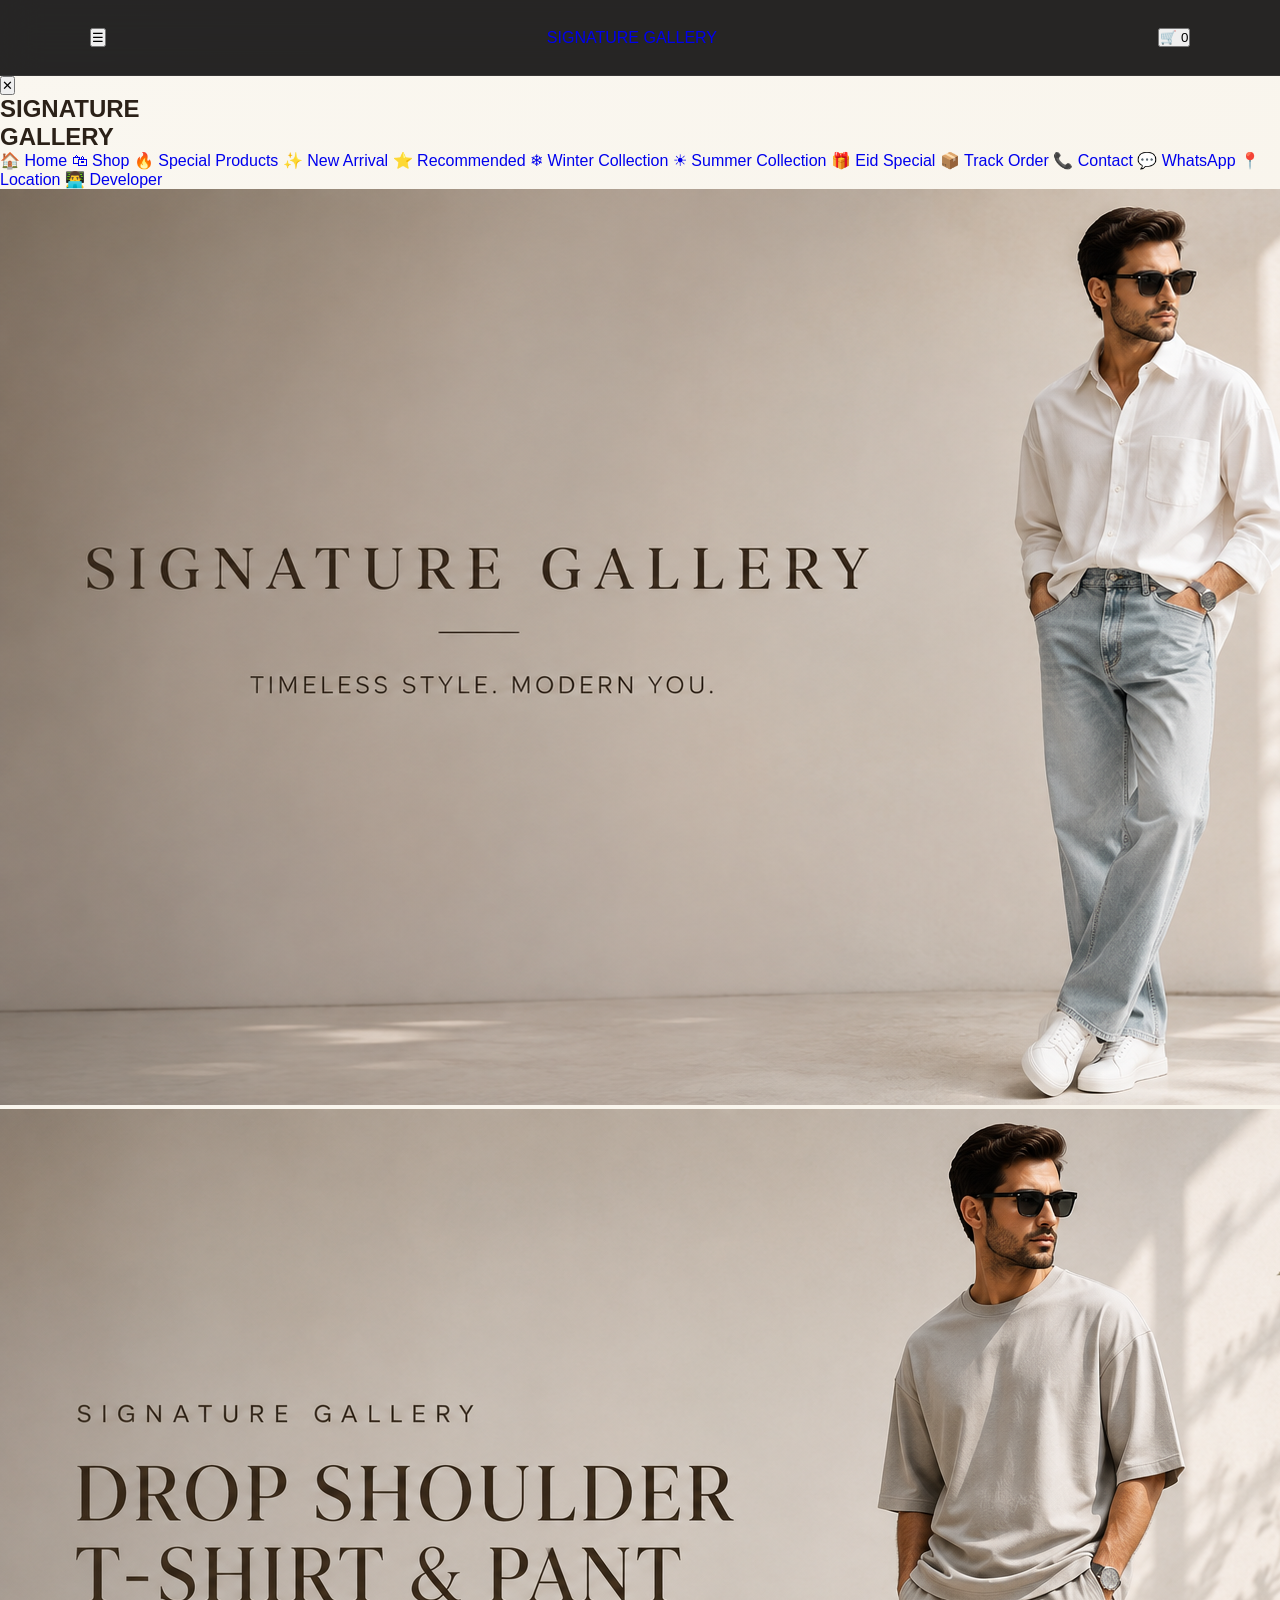
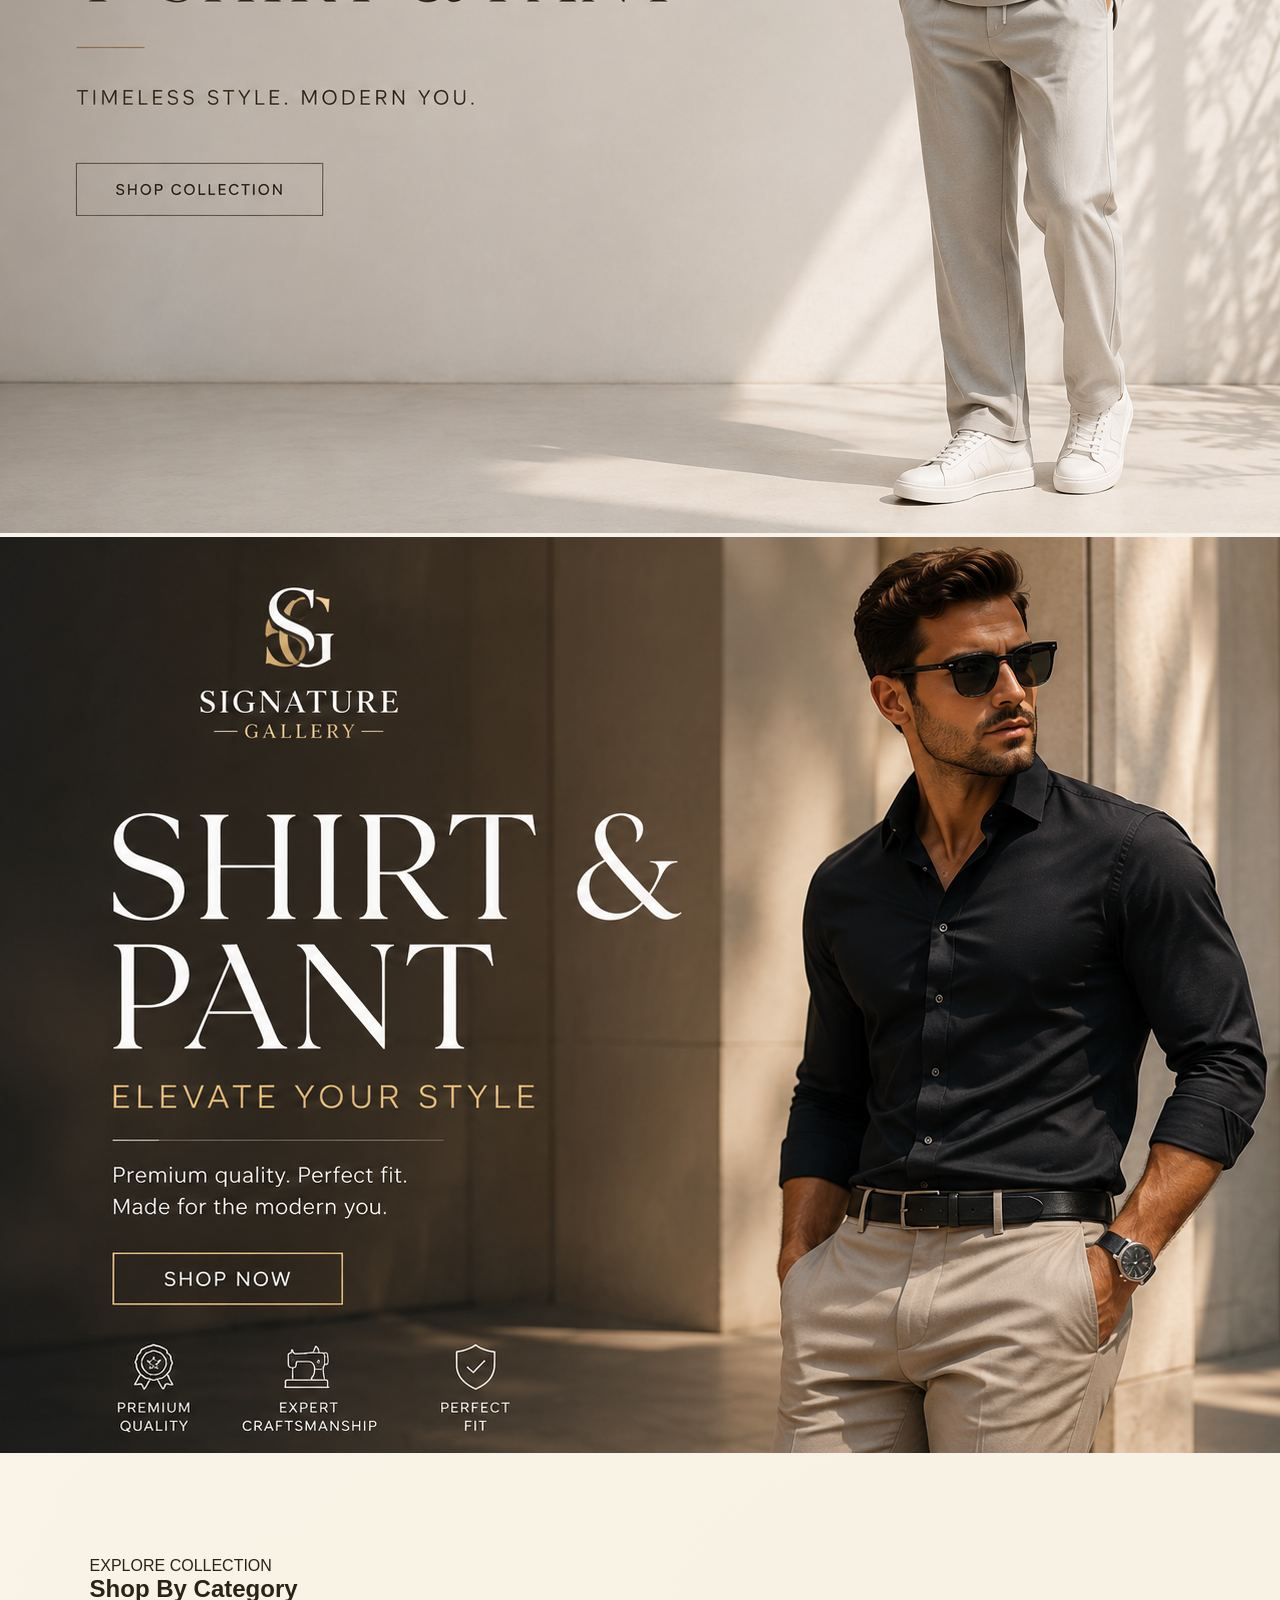
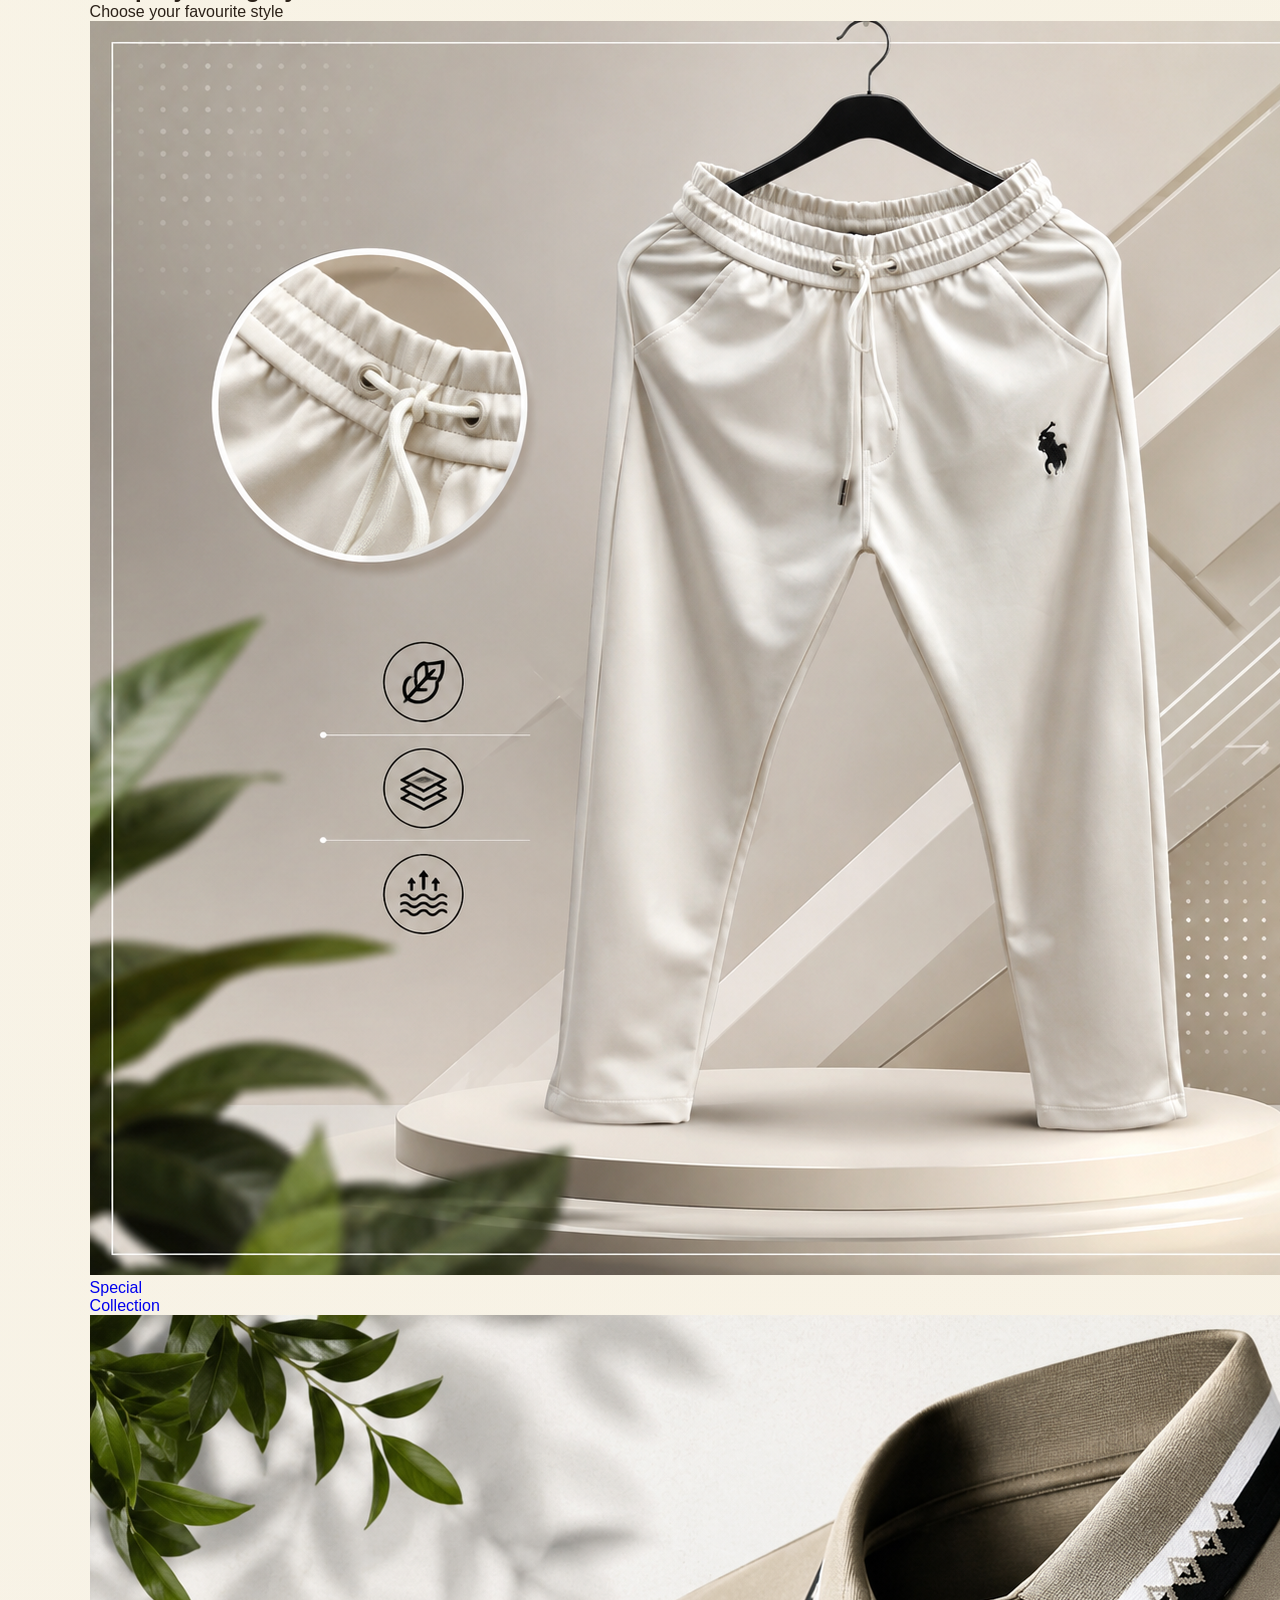
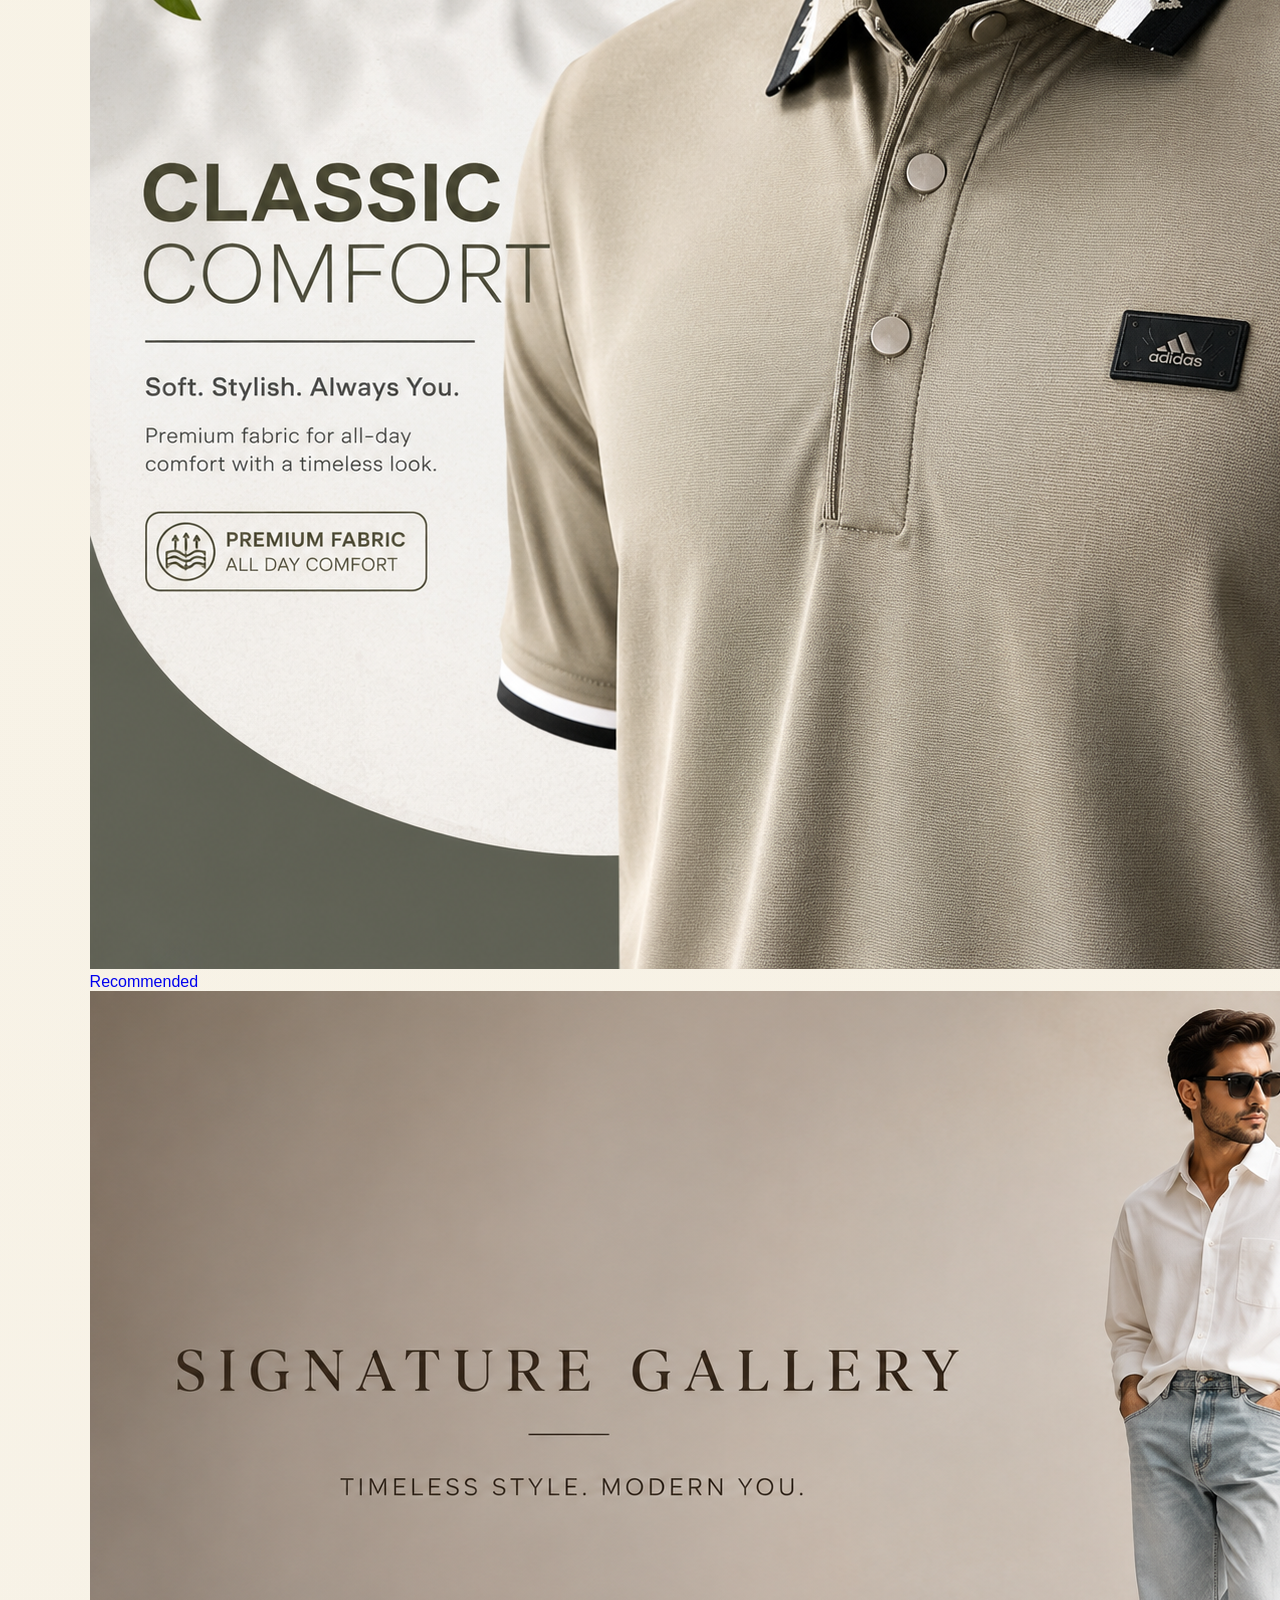
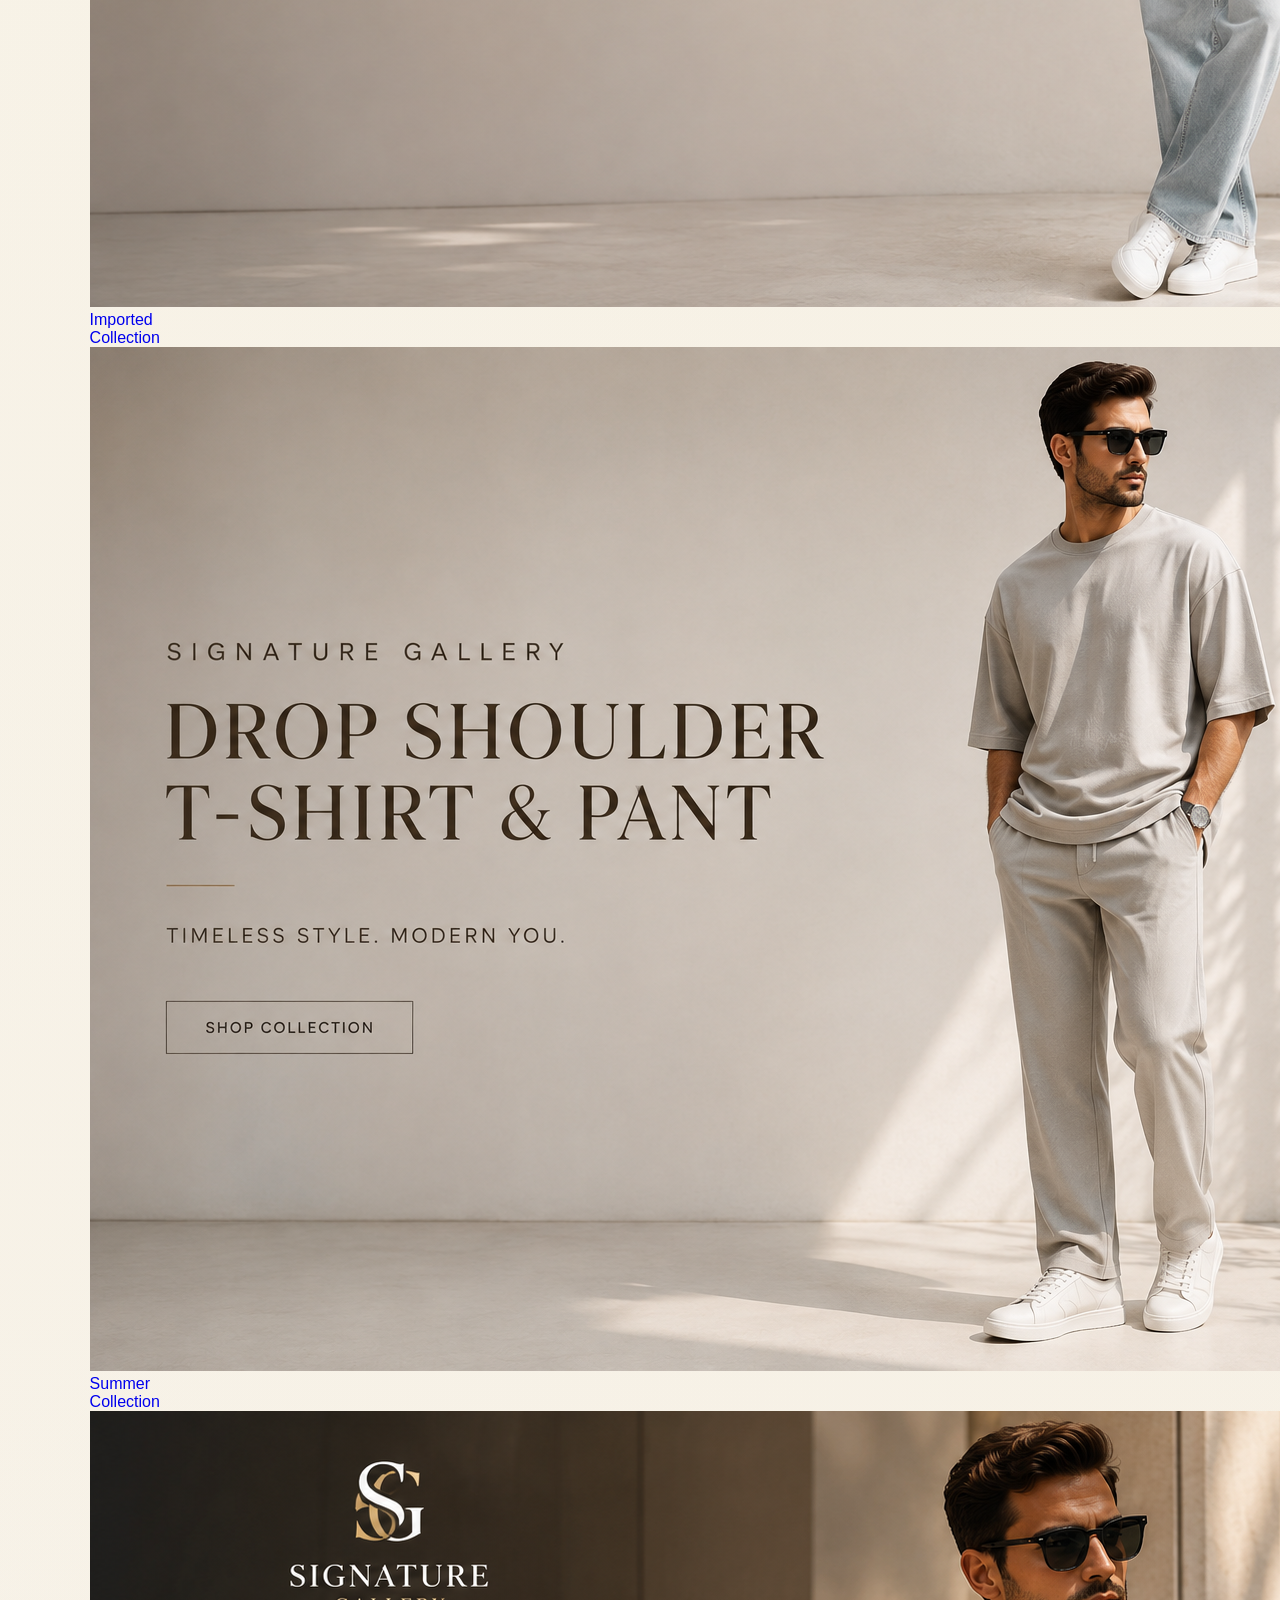
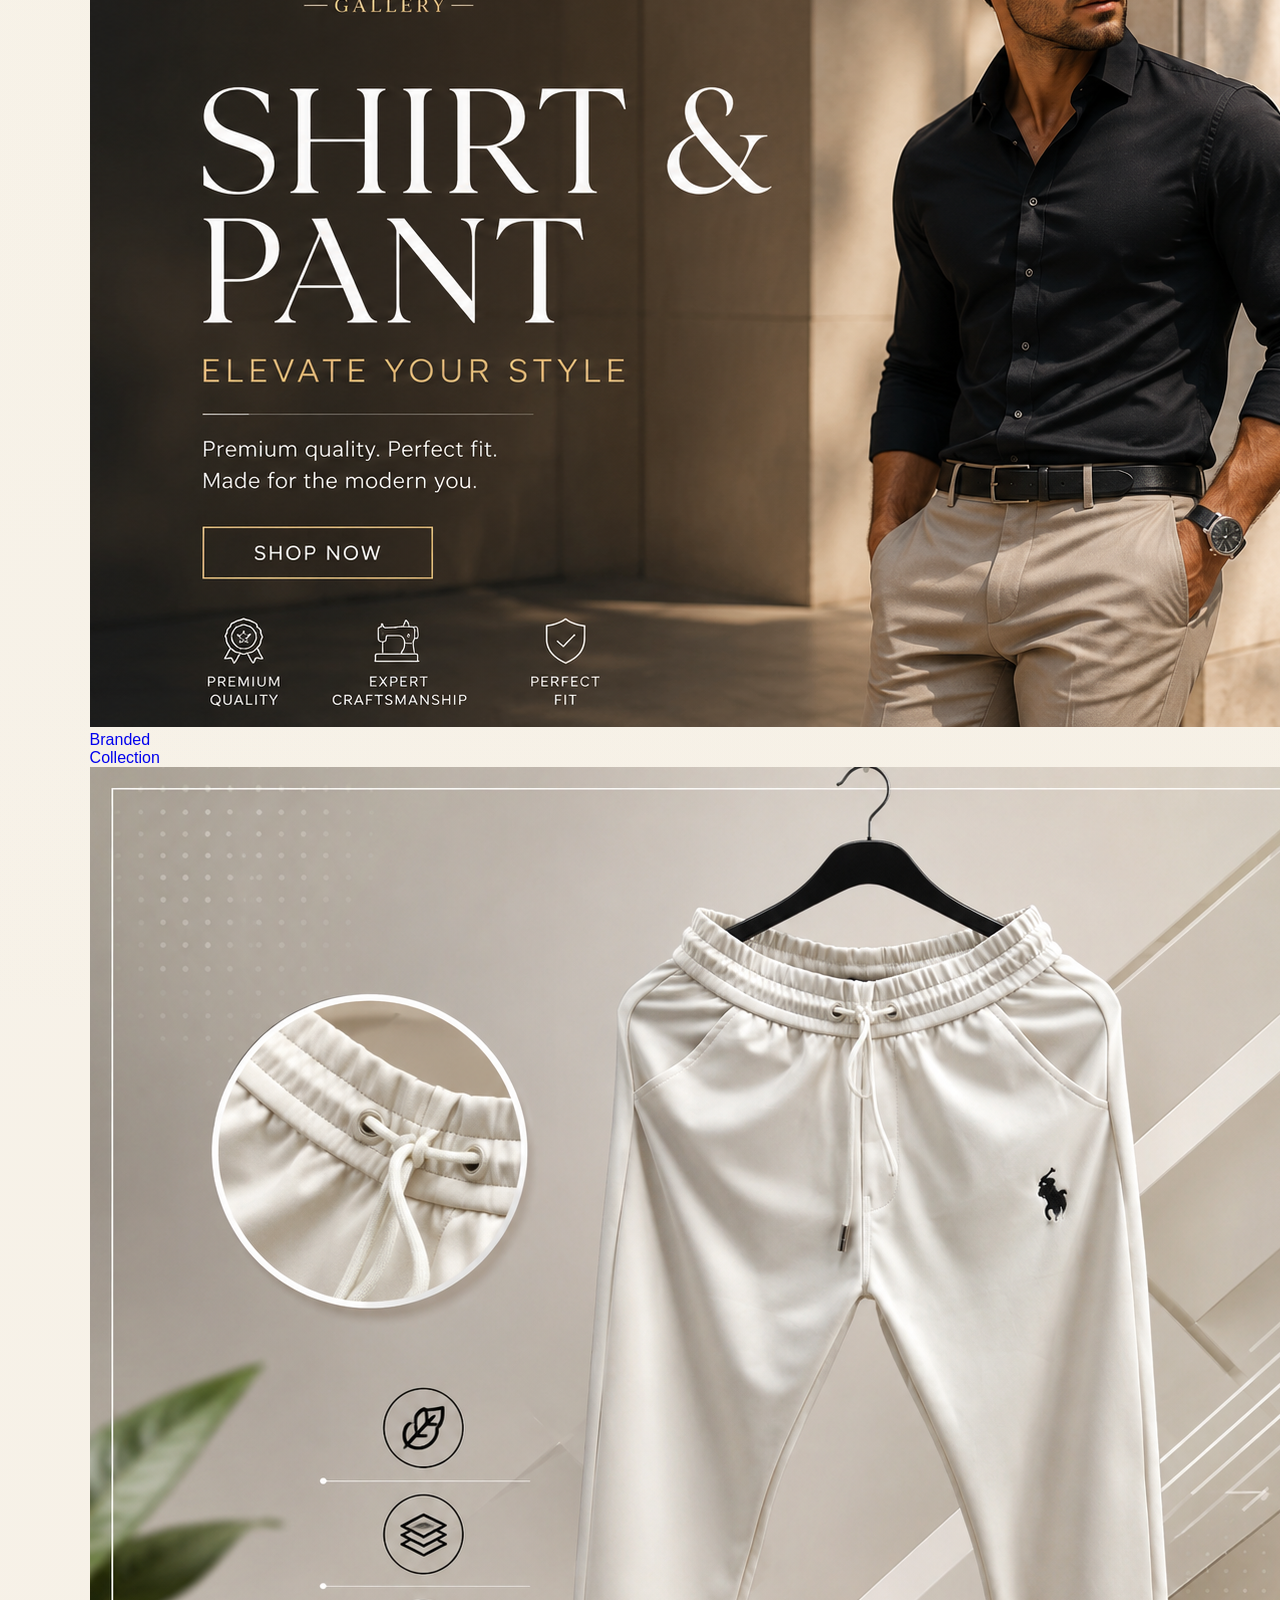
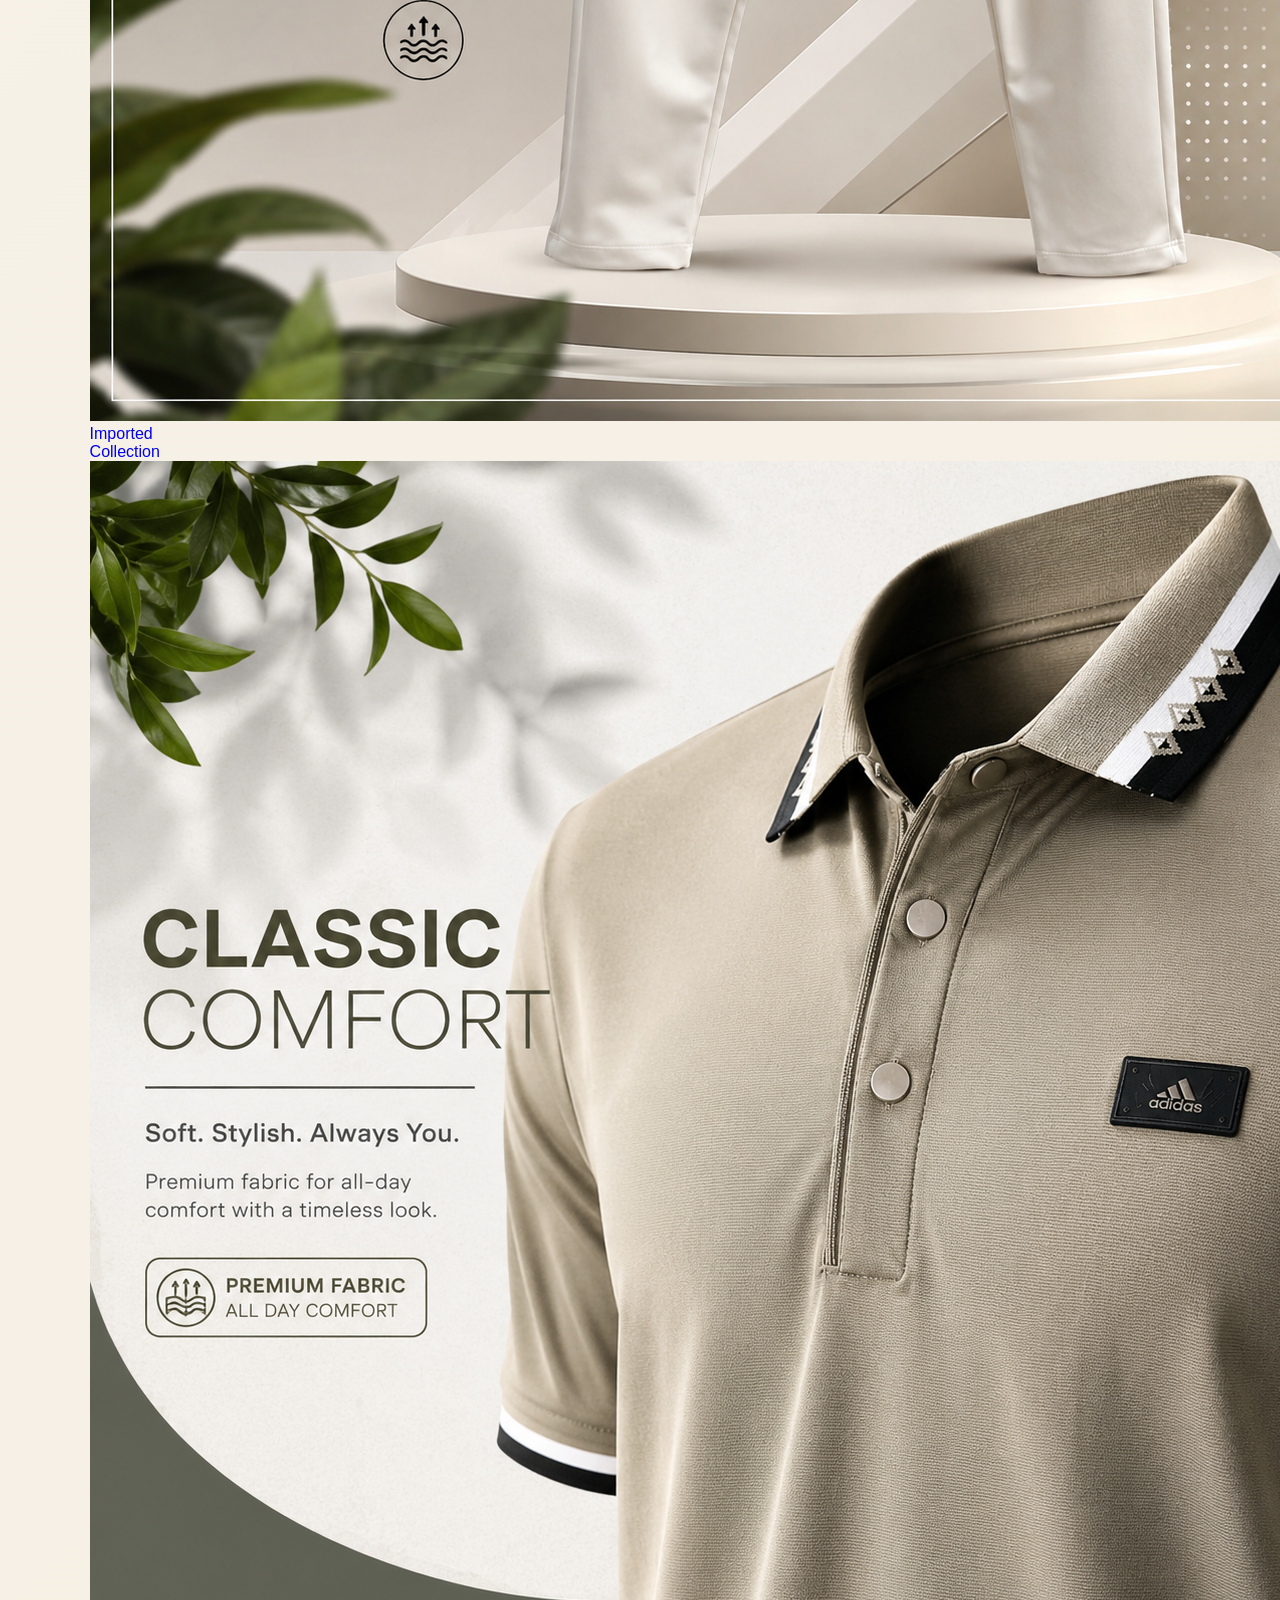
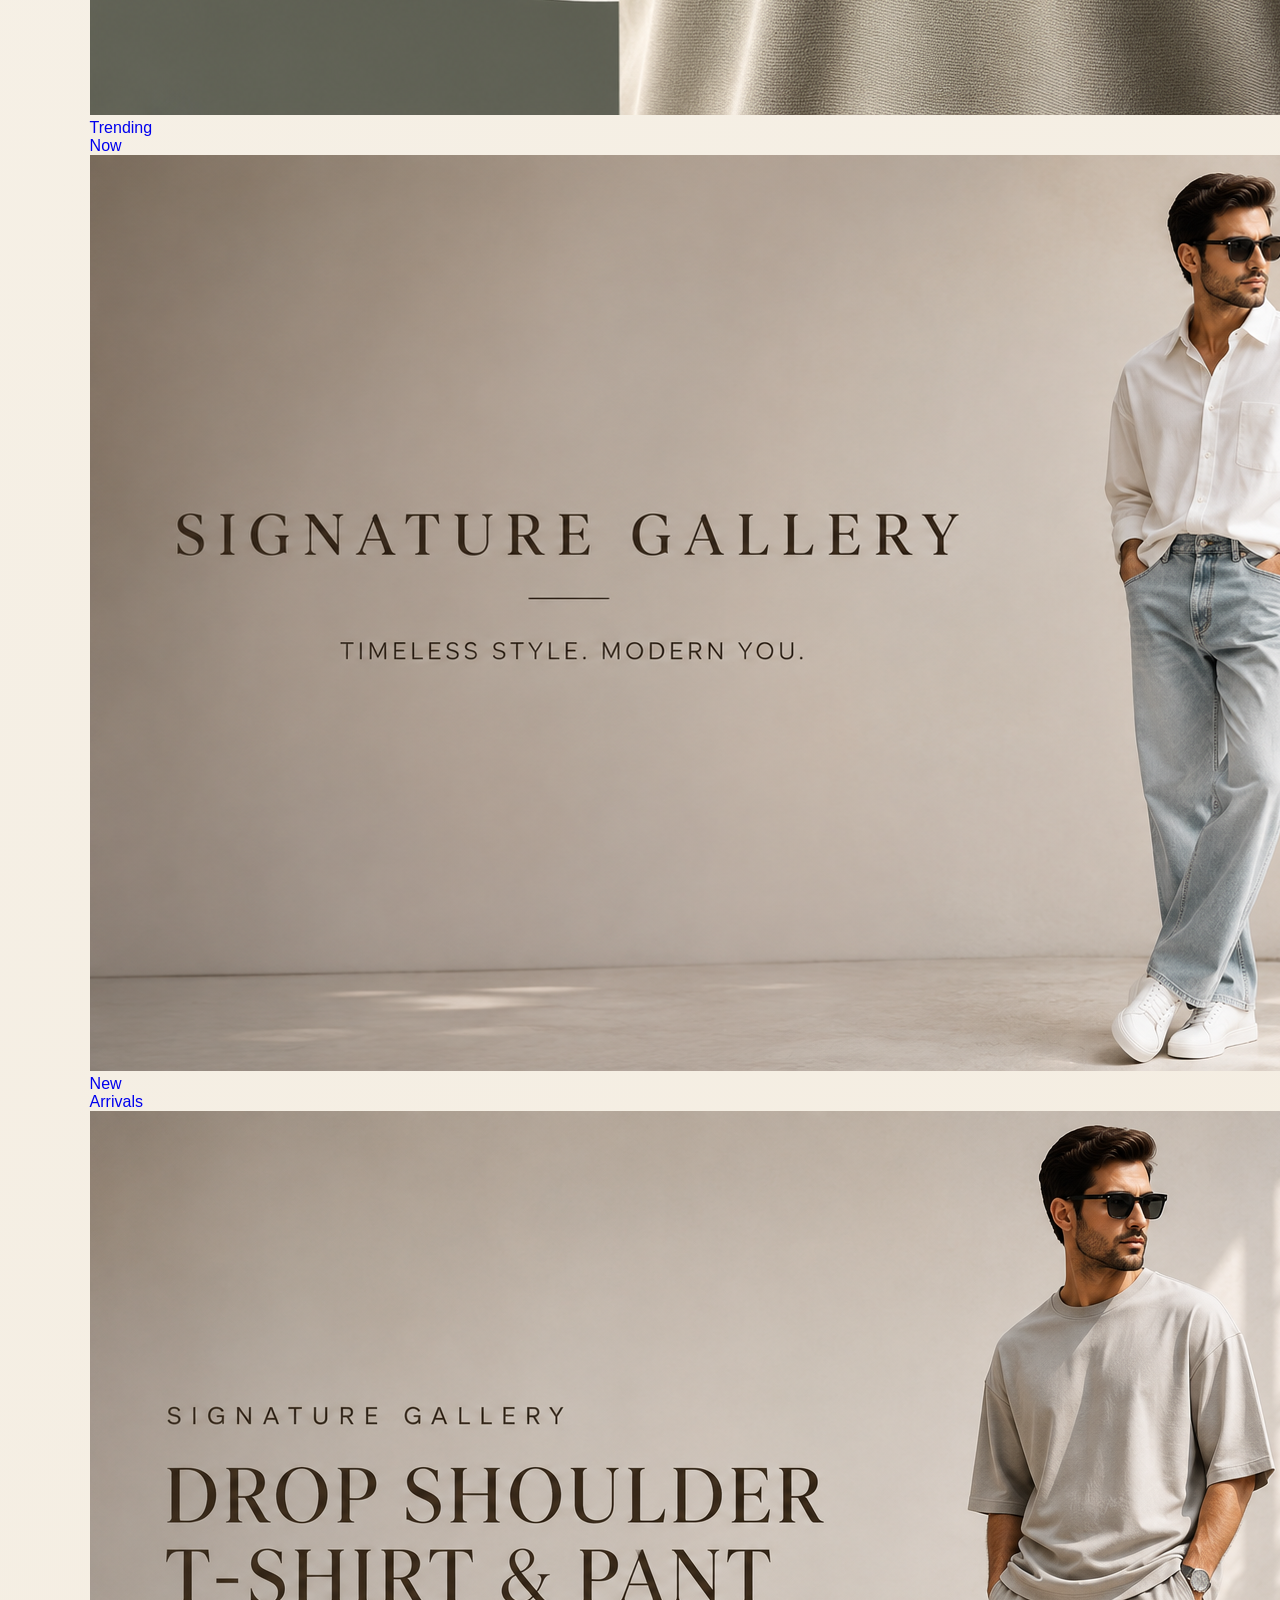
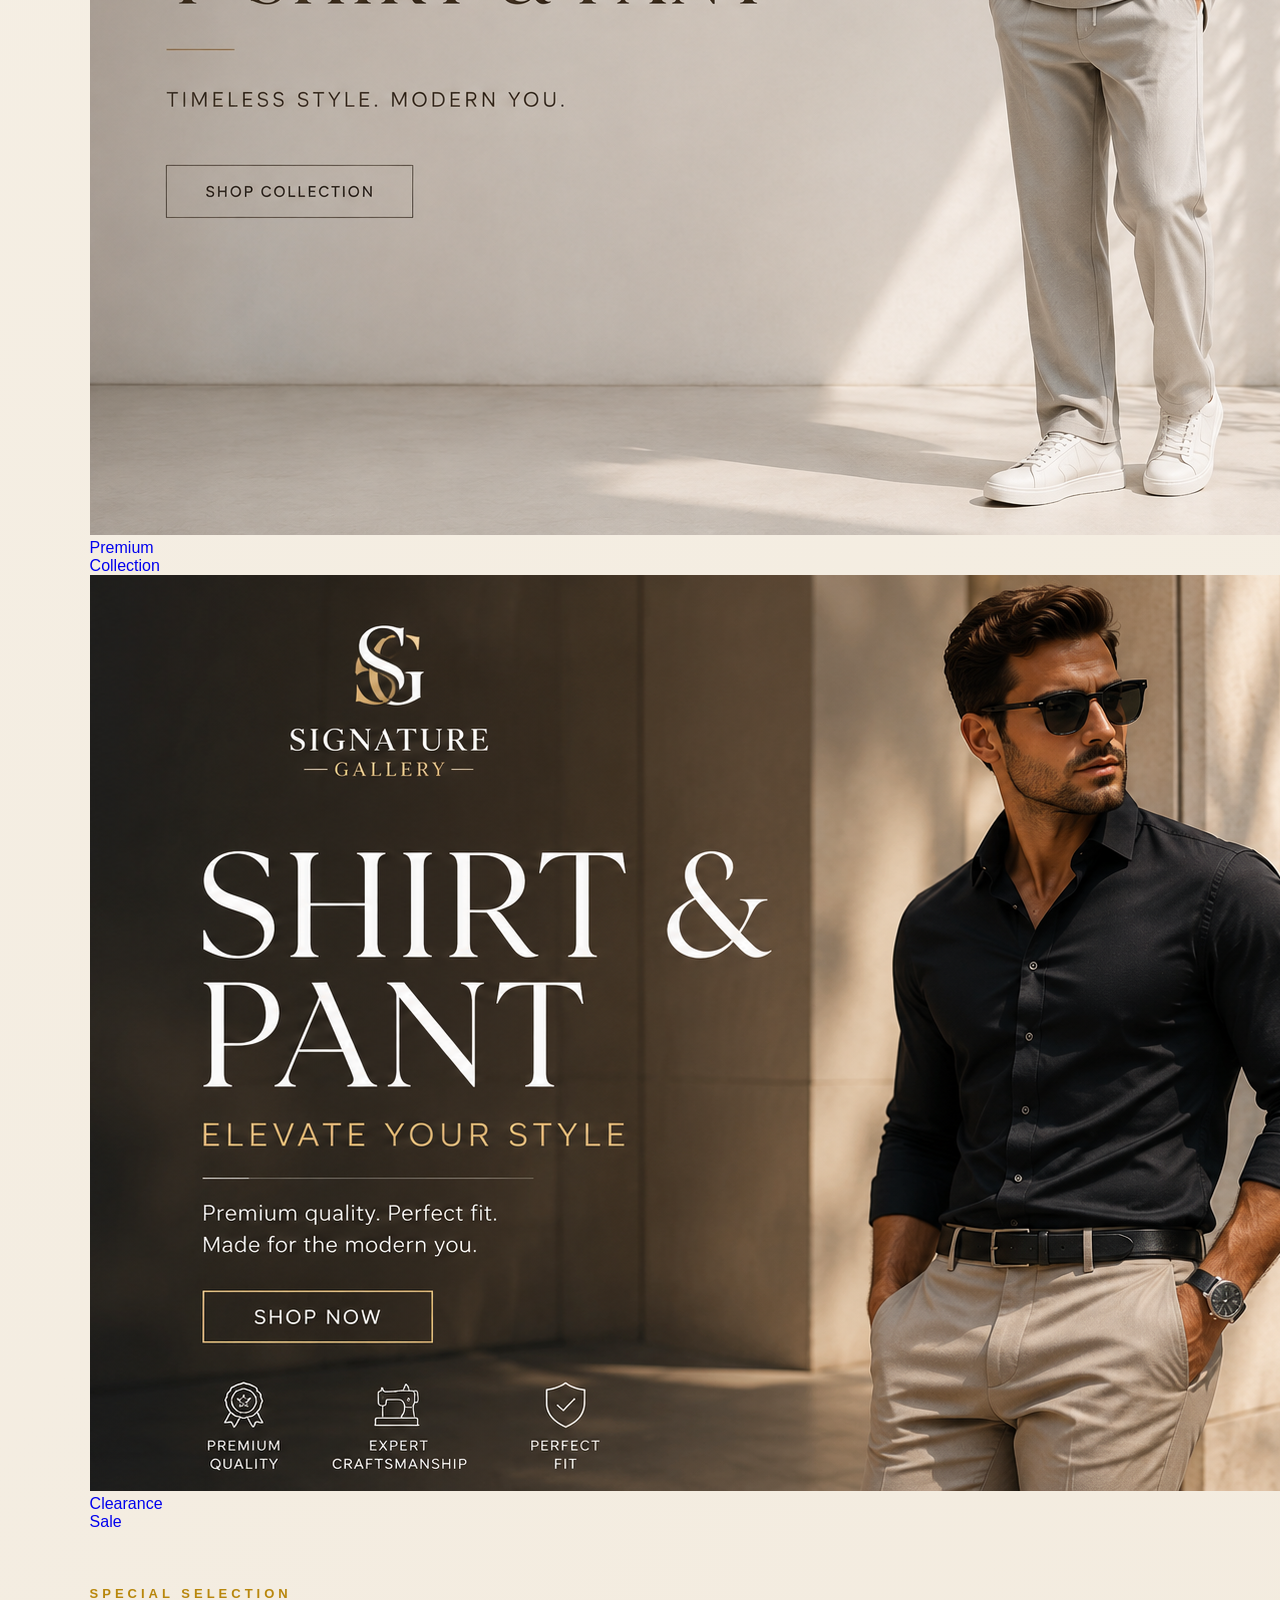
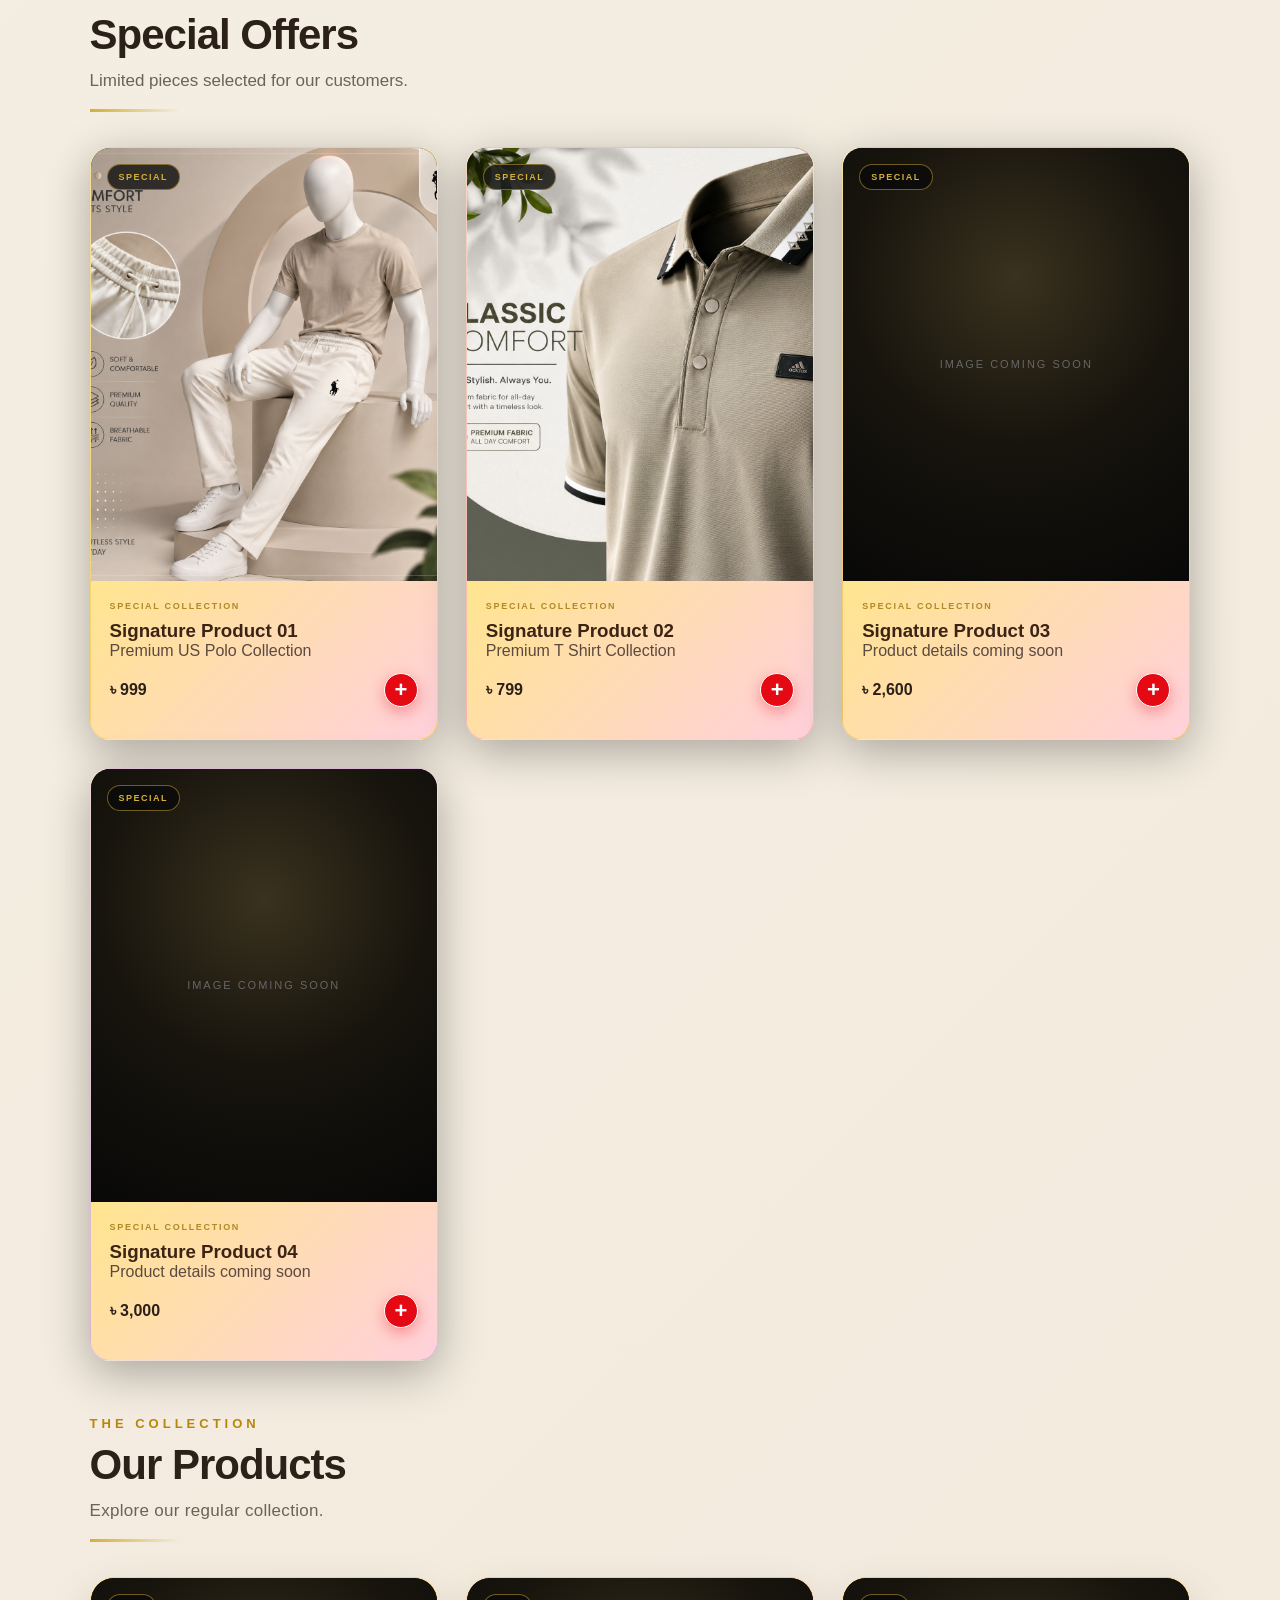
==== commit 5f20c9ad: "Update collection categories" ====
--- a/index.html
+++ b/index.html
@@ -83,53 +83,53 @@
 
 <a class="category-circle" href="#productList">
 <img src="images/products/product-01-main.png">
-<p>Premium<br>Shirt</p>
+<p>Special<br>Collection</p>
 </a>
 
 <a class="category-circle" href="#productList">
 <img src="images/products/product-02/product-02-main.png">
-<p>Polo<br>Collection</p>
+<p>Recommended</p>
 </a>
 
 <a class="category-circle" href="#productList">
 <img src="images/banner1.png">
-<p>Pant<br>Collection</p>
+<p>Imported<br>Collection</p>
 </a>
 
 <a class="category-circle" href="#productList">
 <img src="images/banner2.png">
-<p>T-Shirt<br>Collection</p>
+<p>Summer<br>Collection</p>
 </a>
 
 <a class="category-circle" href="#productList">
 <img src="images/banner3.png">
-<p>Clearance</p>
+<p>Branded<br>Collection</p>
 </a>
 
 
 <a class="category-circle" href="#productList">
 <img src="images/products/product-01-main.png">
-<p>Winter<br>Collection</p>
+<p>Imported<br>Collection</p>
 </a>
 
 <a class="category-circle" href="#productList">
 <img src="images/products/product-02/product-02-main.png">
-<p>Eid<br>Special</p>
+<p>Trending<br>Now</p>
 </a>
 
 <a class="category-circle" href="#productList">
 <img src="images/banner1.png">
-<p>New<br>Arrival</p>
+<p>New<br>Arrivals</p>
 </a>
 
 <a class="category-circle" href="#productList">
 <img src="images/banner2.png">
-<p>Premium<br>Wear</p>
+<p>Premium<br>Collection</p>
 </a>
 
 <a class="category-circle" href="#productList">
 <img src="images/banner3.png">
-<p>Special<br>Offer</p>
+<p>Clearance<br>Sale</p>
 </a>
 </div>
 
